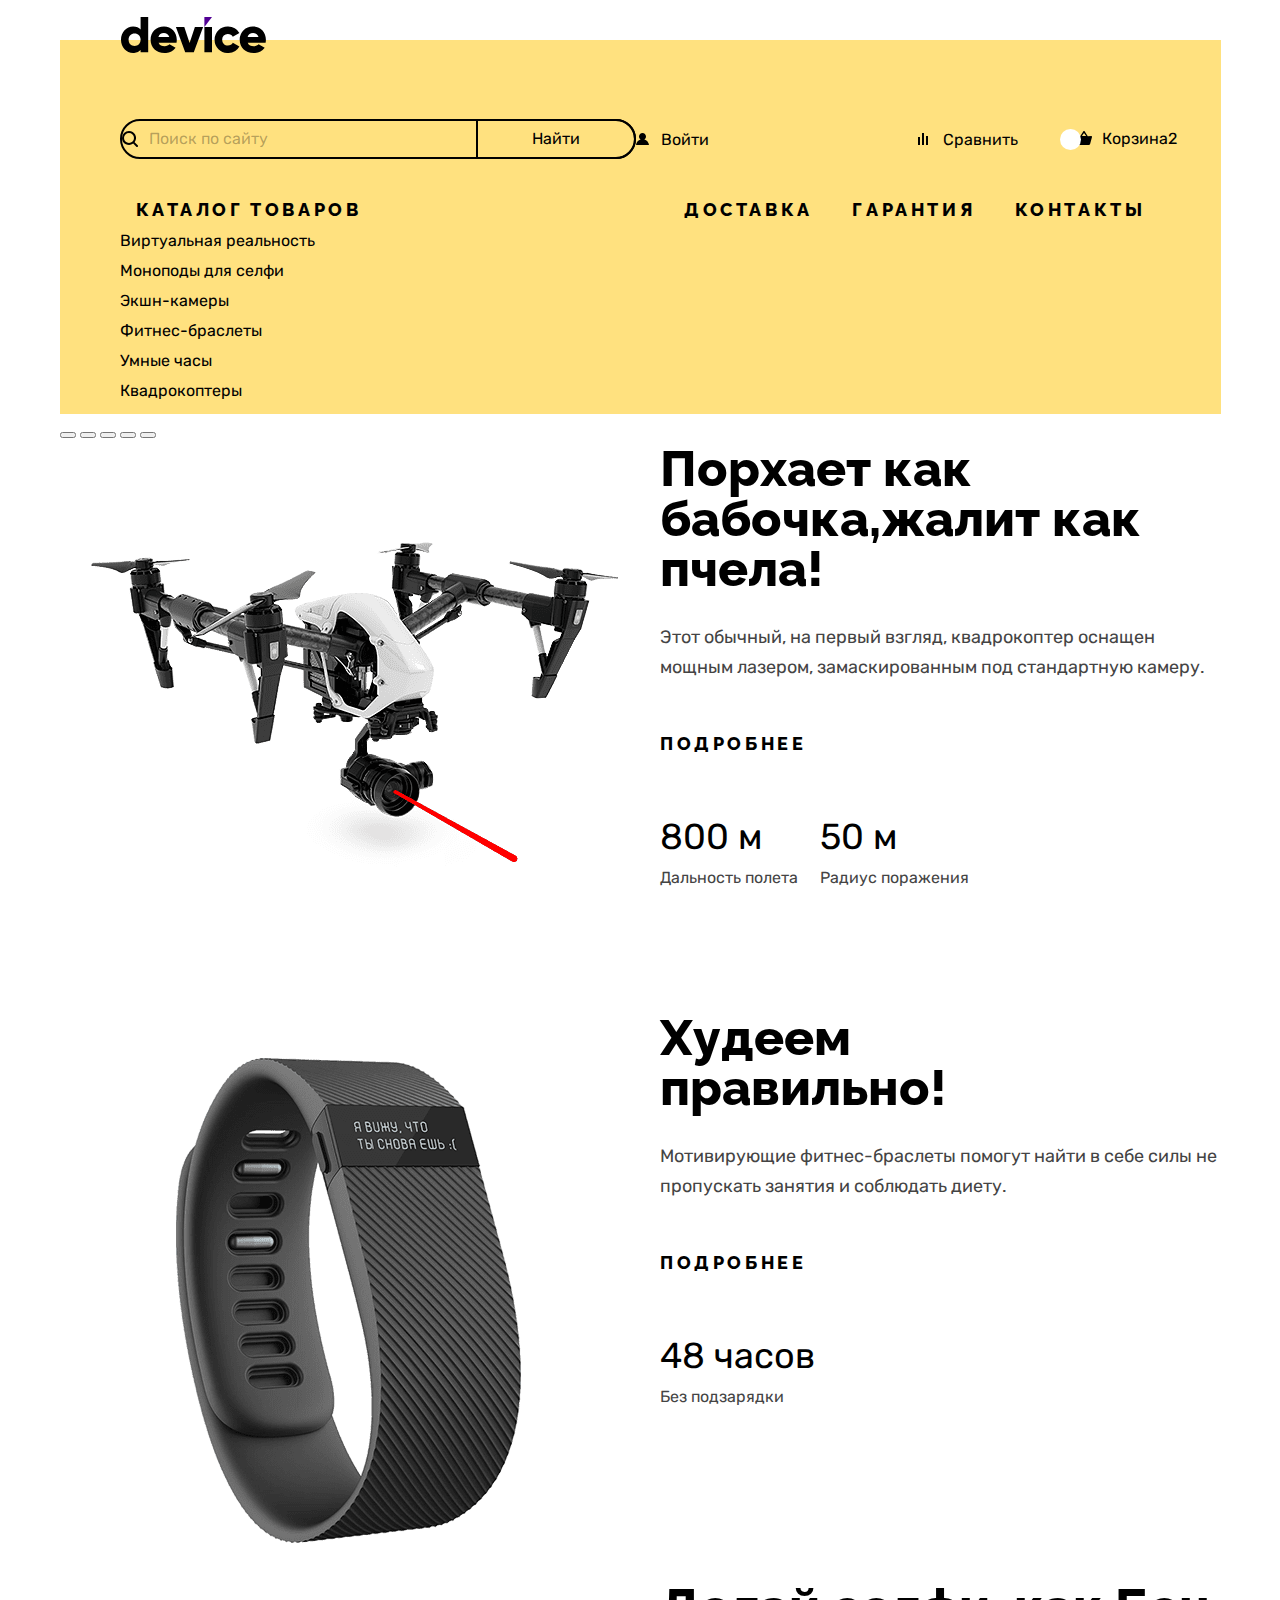
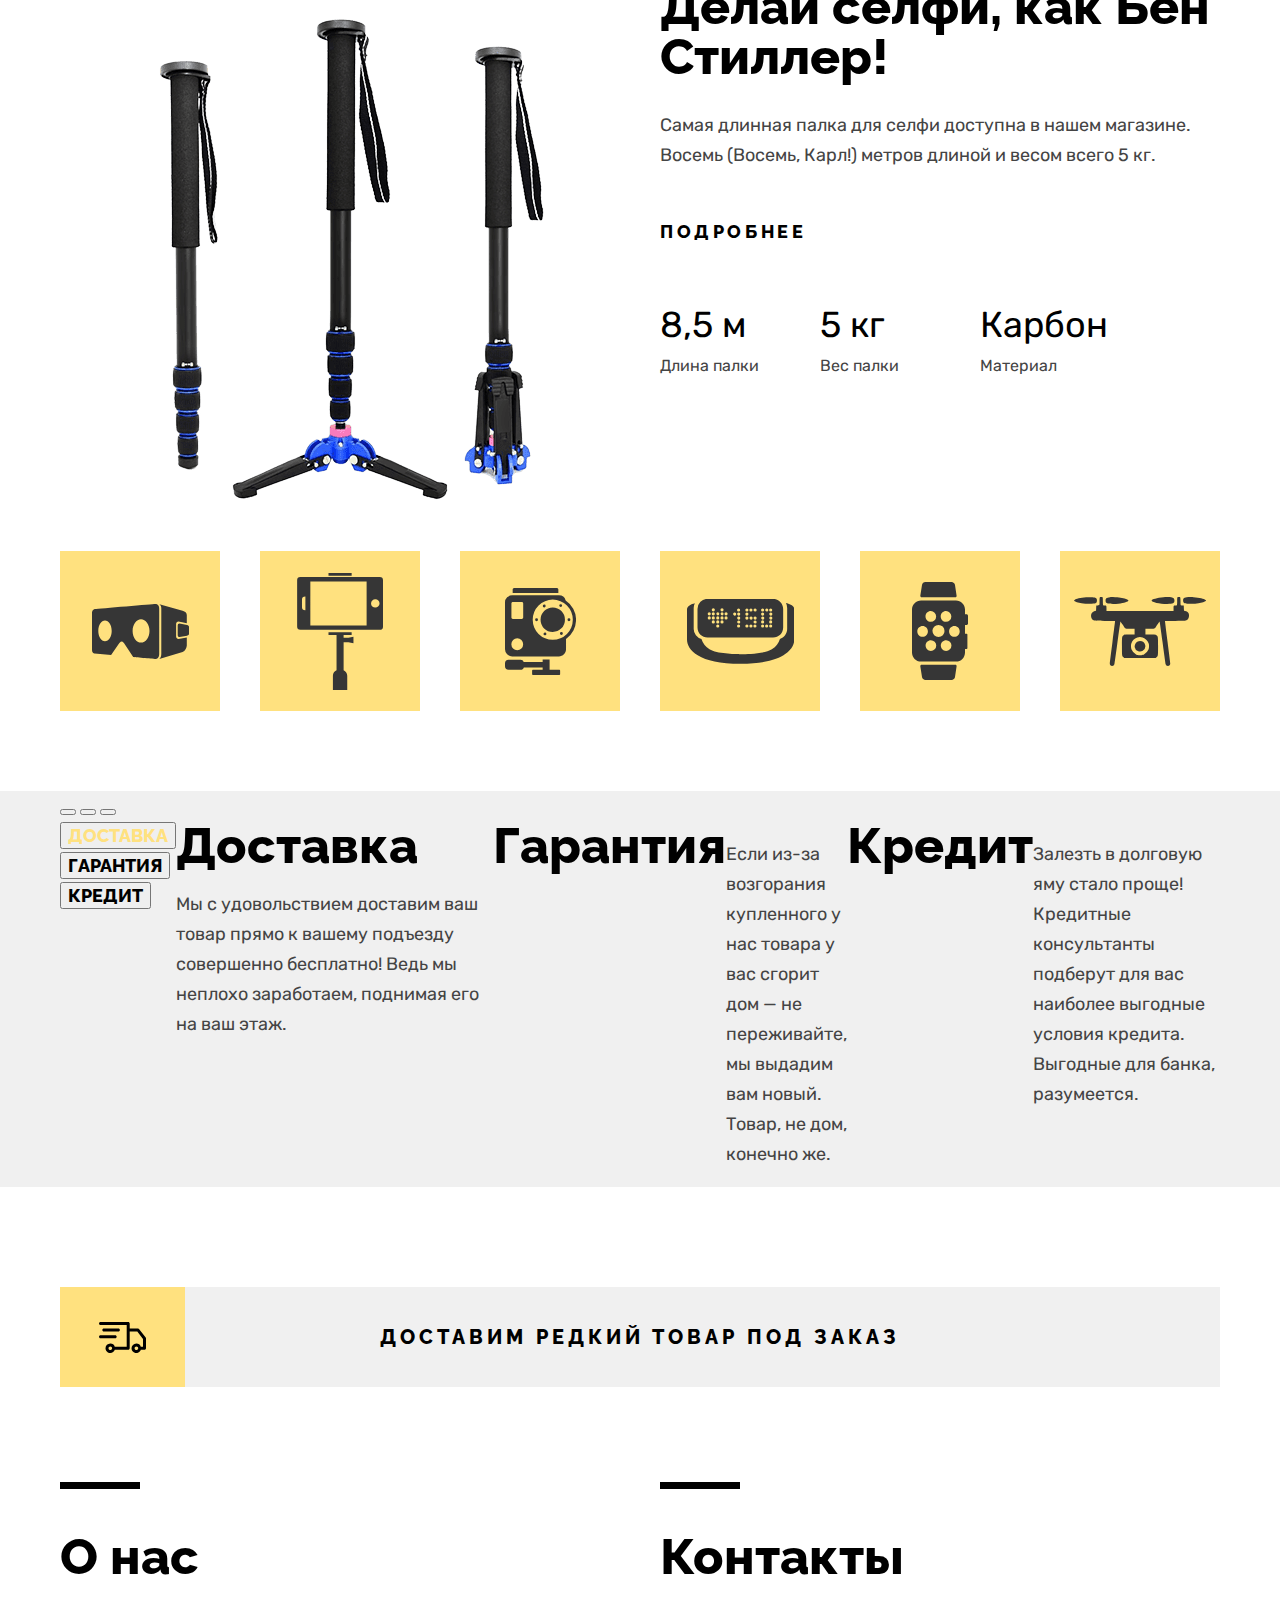
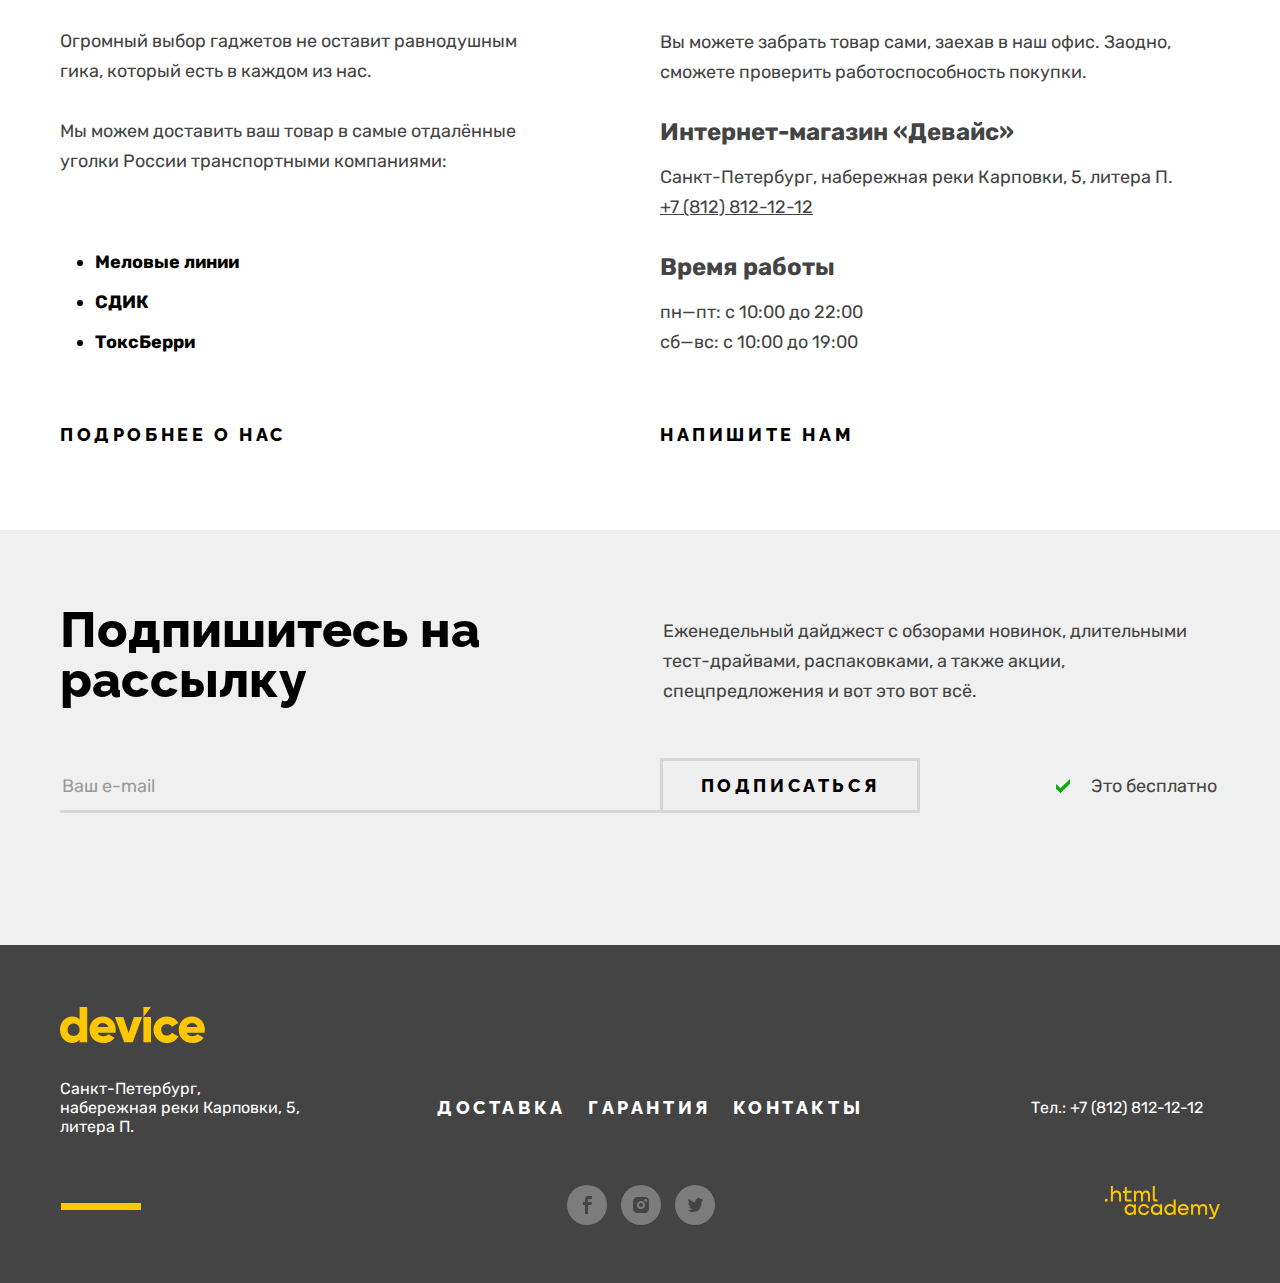
==== index.html @ 3effc44c "комит" ====
<!DOCTYPE html>
<html lang="ru">

<head>
  <meta charset="utf-8">
  <title>HTML Academy: Девайс</title>
  <link rel="stylesheet" href="css/normalize.css">
  <link rel="stylesheet" href="css/style.css">
  <link rel="icon" href="favicon.ico">
  <link rel="icon" href="/img/icons/icon.png" type="image/svg+xml">
  <link rel="apple-touch-icon" href="/img/icons/apple.png">
  <link rel="manifest" href="manifest.webmanifest">
</head>

<body>
  <header class="page-header">
    <h1 class="visually-hidden">Интернет-магазин "DEVICE"</h1>
    <a class="header-logo" aria-current="page"><img src="./img/logos/logo.svg" width="145" height="36"
        alt="Логотип магазина гаджетов - Девайс"></a>
    <div class="main-nav-top">
      <form class="header-search" method="get" action="https://echo.htmlacademy.ru">
        <input class="header-search-input" id="search" type="search" name="search" placeholder="Поиск по сайту">
        <button class="header-search-button" type="submit">Найти</button>
      </form>
      <ul class="user-list">
        <li class="user-list-item"><a class="user-list-link" href="#">Войти</a></li>
        <li class="user-list-item user-list-item-compare"><a class="user-list-link" href="#">Сравнить</a></li>
      <!--   <li class="user-list-item "><a class="user-list-link" href="#"></a></li> -->
        <li class="user-list-item"><a class="user-list-link" href="#">Корзина<span>2</span></a></li>
      </ul>
    </div>
    <nav class="main-navigation">
      <ul class="main-navigation-item">
        <li class="main-navigation-list"><a class="main-navigation-list-link" href="catalog.html">Каталог товаров</a>
          <ul class="main-navigation-inside">
            <li class="main-navigation-inside-list"><a class="main-navigation-inside-link" href="#">Виртуальная
                реальность</a></li>
            <li class="main-navigation-inside-list"><a class="main-navigation-inside-link" href="catalog.html">Моноподы
                для селфи</a></li>
            <li class="main-navigation-inside-list"><a class="main-navigation-inside-link" href="#">Экшн-камеры</a></li>
            <li class="main-navigation-inside-list"><a class="main-navigation-inside-link" href="#">Фитнес-браслеты</a>
            </li>
            <li class="main-navigation-inside-list"><a class="main-navigation-inside-link" href="#">Умные часы</a></li>
            <li class="main-navigation-inside-list"><a class="main-navigation-inside-link" href="#">Квадрокоптеры</a>
            </li>
          </ul>
        </li>
        <li class="main-navigation-list"><a class="main-navigation-list-link" href="#">Доставка</a></li>
        <li class="main-navigation-list"><a class="main-navigation-list-link" href="#">Гарантия</a></li>
        <li class="main-navigation-list"><a class="main-navigation-list-link" href="#">Контакты</a></li>
      </ul>
    </nav>
  </header>
  <main class="main-container">
    <section class="slider page-container">
      <h2 class="visually-hidden">Cлайдер</h2>
      <div>
        <button type="button" class="back"></button>
        <button type="button" class="forward"></button>
        <button type="button" class="pag-point"></button>
        <button type="button" class="pag-point"></button>
        <button type="button" class="pag-point"></button>
      </div>
      <section class="slide">
        <div class="slider-img">
          <a href="#"><img src="./img/slider/quadcopter-slider.png" alt="Квадрокоптер" width="560" height="560">
          </a>
        </div>
        <div class="slider-info">
          <a class="slider-link" href="#">
            <h3 class="title">Порхает как бабочка,жалит как пчела!</h3>
          </a>
          <p class="slider-subtitle">Этот обычный, на первый взгляд, квадрокоптер оснащен мощным лазером,
            замаскированным
            под стандартную камеру.
          </p>
          <a class="button" href="#">Подробнее</a>
          <ul class="slider-list">
            <li class="slider-list-item">
              <span class="slider-advantage">800 м</span>
              <span class="slider-description">Дальность полета</span>
            </li>
            <li class="slider-list-item">
              <span class="slider-advantage">50 м</span>
              <span class="slider-description">Радиус поражения</span>
            </li>
          </ul>
        </div>
      </section>
      <section class="slide">
        <div class="slider-img">
          <a href="#"><img src="./img/slider/fitness-watch-slider.png" alt="Фитнес-браслеты" width="560"
              height="560"></a>
        </div>
        <div class="slider-info">
          <a class="slider-link" href="#">
            <h3 class="title">Худеем <br> правильно!</h3>
          </a>
          <p class="slider-subtitle">Мотивирующие фитнес-браслеты помогут найти в себе силы не пропускать занятия и
            соблюдать диету.</p>
          <a class="button" href="#">Подробнее</a>
          <ul class="slider-list">
            <li class="slider-list-item">
              <span class="slider-advantage">48 часов</span>
              <span class="slider-description">Без подзарядки</span>
            </li>
          </ul>
        </div>
      </section>
      <section class="slide">
        <div class="slider-img">
          <a href="#"><img src="./img/slider/selfi-slider.png" alt="Квадрокоптер" width="560" height="560"> </a>
        </div>
        <div class="slider-info">
          <a class="slider-link" href="#">
            <h3 class="title">Делай селфи, как Бен Стиллер! </h3>
          </a>
          <p class="slider-subtitle">Самая длинная палка для селфи доступна в нашем магазине. Восемь (Восемь, Карл!)
            метров длиной и весом всего 5
            кг.
          </p>
          <a class="button" href="#">Подробнее</a>
          <ul class="slider-list">
            <li class="slider-list-item">
              <span class="slider-advantage">8,5 м</span>
              <span class="slider-description">Длина палки</span>
            </li>
            <li class="slider-list-item">
              <span class="slider-advantage">5 кг</span>
              <span class="slider-description">Вес палки</span>
            </li>
            <li class="slider-list-item">
              <span class="slider-advantage">Карбон</span>
              <span class="slider-description">Материал</span>
            </li>
          </ul>
        </div>
      </section>
    </section>
    <section class="page-container">
      <h2 class="visually-hidden">Популярные товары</h2>
      <ul class="popular-goods">
        <li class="popular-goods-item virtual">
          <a class="popular-goods-item-link" href="#">
            <p class="visually-hidden">Виртуальная реальность</p>
          </a>
        </li>
        <li class="popular-goods-item selfi">
          <a class="popular-goods-item-link " href="catalog.html">
            <p class="visually-hidden">Моноподы для селфи</p>
          </a>
        </li>
        <li class="popular-goods-item action">
          <a class="popular-goods-item-link" href="#">
            <p class="visually-hidden">Экшн-камеры</p>
          </a>
        </li>
        <li class="popular-goods-item fitness-watch">
          <a class="popular-goods-item-link" href="#">
            <p class="visually-hidden">Фитнес-браслеты</p>
          </a>
        </li>
        <li class="popular-goods-item smart-watch">
          <a class="popular-goods-item-link" href="#">
            <p class="visually-hidden">Умные часы</p>
          </a>
        </li>
        <li class="popular-goods-item quadcopter">
          <a class="popular-goods-item-link" href="#">
            <p class="visually-hidden">Квадрокоптеры</p>
          </a></li>
      </ul>
    </section>
    <section class="mail">
      <div class="page-container">
        <h2 class="visually-hidden">Наши сервисы</h2>
        <button type="button"></button>
        <button type="button"></button>
        <button type="button"></button>
        <div class="services-slider">
          <div>
            <button class="services-btn services-btn-active" type="button">Доставка</button>
            <button class="services-btn" type="button">Гарантия</button>
            <button class="services-btn" type="button">Кредит</button>
          </div>
          <div>
            <div>
              <h3 class="title">Доставка</h3>
              <p class="services-slider-subtitle">Мы с удовольствием доставим ваш товар прямо
                к вашему подъезду совершенно бесплатно! Ведь
                мы неплохо заработаем, поднимая его на ваш этаж.</p>
            </div>
          </div>
          <div class="services-slider">
            <h3 class="title">Гарантия</h3>
            <p class="services-slider-subtitle">Если из-за возгорания купленного у нас товара у вас
              сгорит дом — не переживайте, мы выдадим вам новый.
              Товар, не дом, конечно же.</p>
          </div>
          <div class="services-slider">
            <h3 class="title">Кредит</h3>
            <p class="services-slider-subtitle">Залезть в долговую яму стало проще! Кредитные консультанты подберут
              для
              вас
              наиболее выгодные условия
              кредита. Выгодные для банка, разумеется.</p>
          </div>
        </div>
      </div>
    </section>
    <div class="page-container">
      <h2 class="visually-hidden">Доставка</h2>
      <button class="delivery-wrapper">
        <span class="delivery-wrapper-car" href="#">
          <svg class="svg-car" width="47" height="31" viewBox="0 0 47 31" fill="none"
            xmlns="http://www.w3.org/2000/svg">
            <g clip-path="url(#a)" fill="evenodd">
              <path
                d="m46.7 15.4-6.5-8.2c-.3-.4-.7-.6-1.2-.6h-8.3V1.5C30.7.7 30 0 29.2 0H1.5C.7 0 0 .7 0 1.5S.7 3 1.5 3h26.2V24.7H15.8a4.7 4.7 0 0 0-4.5-3.3 4.9 4.9 0 0 0-4.8 4.8c0 2.6 2.2 4.8 4.8 4.8 2.1 0 3.9-1.4 4.5-3.3h13.4c.8 0 1.5-.7 1.5-1.5V9.6h7.6l5.7 7.3v7.9h-2.2a4.7 4.7 0 0 0-4.5-3.3 4.9 4.9 0 0 0-4.8 4.8c0 2.6 2.1 4.8 4.8 4.8 2.1 0 3.9-1.4 4.5-3.3h3.7c.8 0 1.5-.7 1.5-1.5v-9.9c0-.4-.1-.7-.3-1ZM11.3 28c-1 0-1.8-.8-1.8-1.8s.8-1.8 1.8-1.8 1.8.8 1.8 1.8-.9 1.8-1.8 1.8Zm26.1 0c-1 0-1.8-.8-1.8-1.8s.8-1.8 1.8-1.8 1.8.8 1.8 1.8-.9 1.8-1.8 1.8Z" />
              <path
                d="M19.4 9.6c.8 0 1.5-.7 1.5-1.5s-.7-1.5-1.5-1.5H4.8c-.8 0-1.5.7-1.5 1.5S4 9.6 4.8 9.6h14.6ZM17.7 14.7c0-.8-.7-1.5-1.5-1.5H1.5c-.8 0-1.5.7-1.5 1.5s.7 1.5 1.5 1.5h14.7c.8 0 1.5-.7 1.5-1.5Z" />
            </g>
            <defs>
              <clipPath id="a">
                <path fill="#fff" d="M0 0h47v31H0z" />
              </clipPath>
            </defs>
          </svg>
          <span class="visually-hidden">Машинка</span>
        </span>
        <span class="delivery-link" href="#">Доставим редкий товар под заказ</span>
        <span class="visually-hidden">Доп. информация</span>
      </button>
    </div>
    <div class="info-wrap page-container">
      <section class="about-us black-layer">
        <h3 class="title">О нас</h3>
        <p class="about-us-subtitle">Огромный выбор гаджетов не оставит равнодушным гика, который есть в каждом из
          нас.
        </p>
        <p class="about-us-subtitle">Мы можем доставить ваш товар в самые отдалённые уголки России транспортными
          компаниями:</p>
        <ul class="about-us-list">
          <li class="about-us-item">Меловые линии</li>
          <li class="about-us-item">СДИК</li>
          <li class="about-us-item">ТоксБерри</li>
        </ul>
        <a class="button" href="#">Подробнее о нас</a>
      </section>
      <section class="contacts black-layer">
        <h3 class="title">Контакты</h3>
        <p class="contacts-subtitle">Вы можете забрать товар сами, заехав в наш офис. Заодно, сможете проверить
          работоспособность покупки.</p>
        <h4 class="contacts-title">Интернет-магазин «Девайс»</h4>
        <address class="contacts-adress">Санкт-Петербург, набережная реки Карповки, 5, литера П.</address>
        <a class="contacts-number" href="tel:+78128121212">+7 (812) 812-12-12</a>
        <h4 class="contacts-title">Время работы</h4>
        <p class="contacts-work">пн—пт: с 10:00 до 22:00</p>
        <p class="contacts-work">сб—вс: с 10:00 до 19:00</p>
        <a class="button" href="#">Напишите нам</a>
      </section>
    </div>
    <section class="mail">
      <div class="mail-inner page-container">
        <div class="mail-wrapper">
          <div class="mail-wrapper-top">
            <h3 class="title">Подпишитесь на рассылку</h3>
          </div>
          <div class="mail-wrapper-right">
            <p class="mail-wrapper-text">Еженедельный дайджест с обзорами новинок, длительными тест-драйвами,
              распаковками, а также акции,
              спецпредложения
              и вот это вот всё.</p>
          </div>
        </div>
        <div class="mail-subscribe">
          <form class="mail-form" method="get" action="https://echo.htmlacademy.ru">
            <input class="mail-form-input" id="subscribe" type="search" name="search" placeholder="Ваш e-mail">
            <button class="button mail-button " type="submit">Подписаться</button>
          </form>
          <p class="mail-subtitle">Это бесплатно</p>
        </div>
      </div>
    </section>
  </main>
  <footer class="page-footer">
    <div class="page-footer-inner page-container">
      <a class="footer-logo" aria-current="page"><img src="img/logos/yellow-logo.svg"
          alt="Логотип магазина гаджетов - Девайс"></a>
      <div class="footer-info">
        <address class="footer-address">Санкт-Петербург, набережная реки Карповки, 5, литера П.</address>
        <div class="footer-info-nav">
          <a class="button footer-navigation" href="#">Доставка</a>
          <a class="button footer-navigation" href="#">Гарантия</a>
          <a class="button footer-navigation" href="#">Контакты</a>
        </div>
        <a class="footer-phone" href="tel:+78128121212">Тел.: +7 (812) 812-12-12</a>
      </div>
      <div class="footer-info-social">
        <ul class="footer-social-list yellow-layer">
          <li class="footer-social-item">
            <a class="footer-social-item-link" href="https://www.facebook.com/htmlacademy">
              <svg width="40" height="40" viewBox="0 0 40 40" xmlns="http://www.w3.org/2000/svg">
                <circle class="circle-background" cx="20" cy="20" r="20" />
                <path class="path-icon"
                  d="M22.5 14H25v-3h-3.4c-2.8 0-3.6 1.7-3.6 4.2V17h-2v3h2v9h3v-9h3.3l.6-3H21v-1.5c0-.8.3-1.5 1.5-1.5Z" />
              </svg>
              <span class="visually-hidden">Facebook</span>
            </a>
          </li>
          <li class="footer-social-item">
            <a class="footer-social-item-link" href="https://www.instagram.com/htmlacademy/">
              <svg width="40" height="40" viewBox="0 0 40 40" xmlns="http://www.w3.org/2000/svg">
                <circle class="circle-background" cx="20" cy="20" r="20" />
                <path class="path-icon" d="M20 22a2 2 0 1 0 0-4 2 2 0 0 0 0 4Z" />
                <path class="path-icon"
                  d="M26.7 13.3c-.9-.9-2-1.3-3.4-1.3h-6.6a4.5 4.5 0 0 0-4.7 4.7v6.6c0 1.4.4 2.6 1.4 3.4.9.9 2 1.3 3.3 1.3h6.6c1.4 0 2.6-.4 3.4-1.3a5 5 0 0 0 1.3-3.4v-6.6c0-1.4-.4-2.6-1.3-3.4ZM20 24.1a4.1 4.1 0 0 1-4.1-4.1c0-2.3 1.9-4.1 4.1-4.1 2.2 0 4.1 1.8 4.1 4.1s-1.9 4.1-4.1 4.1Zm4.6-7.4c-.7 0-1.3-.5-1.3-1.3s.5-1.3 1.3-1.3c.7 0 1.3.6 1.3 1.3 0 .7-.6 1.3-1.3 1.3Z" />
              </svg>
              <span class="visually-hidden">Instagram</span>
            </a>
          </li>
          <li class="footer-social-item">
            <a class="footer-social-item-link" href="https://twitter.com/htmlacademy_ru">
              <svg width="40" height="40" viewBox="0 0 40 40" xmlns="http://www.w3.org/2000/svg">
                <circle class="circle-background" cx="20" cy="20" r="20" />
                <!--  <g clip-path="url(#a)"> -->
                <path class="path-icon"
                  d="M22.7 13.1c1.5-.5 2.6.3 3.2 1.1l1.7-.6a2 2 0 0 1-.8 1.6c.7.2 1.2-.4 1.2-.4-.1.9-.9 1.7-1.4 1.9-.2 6.3-2.8 10.4-8.9 10.3h-.4c-.3 0-3.7-.4-4.3-1.8 2 .2 3.4-.4 4.1-1.1-.8-.3-2.4-.4-2.6-2.8.3.2.5.3 1.1.2-1.1-.8-2.3-1.5-2.2-3.5.3.3.9.5 1.2.4-.6-.2-1.8-3.1-.8-4.6 1.6 1.7 3.3 3.4 6.3 3.5.2-2.1 1-3.5 2.6-4.2Z" />
                <!--  </g>
                <defs>
                  <clipPath id="a">
                    <path  transform="translate(13 13)" d="M0 0h15v14H0z" />
                  </clipPath>
                </defs> -->
              </svg>
              <span class="visually-hidden">Twitter</span>
            </a>
          </li>
        </ul>
        <a class="link-academy" href="https://htmlacademy.ru/">
          <svg class="link-academy-svg" width="115" height="33" viewBox="0 0 115 33" fill="none"
            xmlns="http://www.w3.org/2000/svg">
            <path d="M0 12.9V15.5H2.5V12.9H0Z" fill="evenodd" />
            <path
              d="M11.5999 4.5C9.9999 4.5 8.7999 5.2 7.9999 6.2H7.8999V0H5.8999V15.5H7.8999V10.2C7.8999 8.1 9.1999 6.6 11.1999 6.6C12.9999 6.6 14.0999 8 14.0999 9.8V15.5H16.0999V9.4C16.1999 6.4 14.2999 4.5 11.5999 4.5Z"
              fill="evenodd" />
            <path
              d="M26.5999 4.79998H21.7999V1.09998H19.7999V4.89998H17.8999V6.89998H19.7999V12.9C19.7999 14.6 20.7999 15.6 22.4999 15.6H26.5999V13.6H22.8999C22.1999 13.6 21.7999 13.2 21.7999 12.5V6.79998H26.5999V4.79998Z"
              fill="evenodd" />
            <path
              d="M41.1 4.59998C39.5 4.59998 38.2 5.39998 37.6 6.69998H37.5C36.9 5.49998 35.7 4.59998 34.1 4.59998C32.7 4.59998 31.6 5.39998 31 6.39998H30.9V4.79998H29V15.4H31V9.99998C31 7.99998 32 6.49998 33.6 6.49998C35.1 6.49998 36 7.49998 36 9.09998V15.4H38V9.79998C38 7.39998 39.4 6.49998 40.6 6.49998C42.1 6.49998 43 7.49998 43 9.09998V15.4H45V8.89998C45.1 6.39998 43.6 4.59998 41.1 4.59998Z"
              fill="evenodd" />
            <path
              d="M47.8 12.7C47.8 14.4 48.8 15.4 50.6 15.4H52.6V13.4H50.9001C50.2001 13.4 49.8 13 49.8 12.3V0H47.8V12.7Z"
              fill="evenodd" />
            <path
              d="M28.9001 19.7C28.0001 18.6 26.7001 17.9 25.0001 17.9C21.9001 17.9 19.6001 20.2 19.6001 23.5C19.6001 26.8 21.9001 29.1 25.0001 29.1C26.8001 29.1 28.0001 28.3 28.8001 27.2H28.9001V28.8H30.9001V18.2H28.9001V19.7ZM25.3001 27.1C23.1001 27.1 21.7001 25.5 21.7001 23.5C21.7001 21.5 23.1001 19.9 25.3001 19.9C27.5001 19.9 28.9001 21.5 28.9001 23.5C28.9001 25.4 27.5001 27.1 25.3001 27.1Z"
              fill="evenodd" />
            <path
              d="M44.2 22C43.7 19.6 41.5999 17.9 38.7999 17.9C35.3999 17.9 33.2 20.4 33.2 23.5C33.2 26.6 35.3999 29.1 38.7999 29.1C41.5999 29.1 43.7 27.3 44.2 24.9H42.0999C41.6999 26.2 40.3999 27.2 38.7999 27.2C36.5999 27.2 35.2 25.6 35.2 23.6C35.2 21.6 36.5999 20 38.7999 20C40.3999 20 41.5999 21 42.0999 22.2H44.2V22Z"
              fill="evenodd" />
            <path
              d="M55.1 19.7C54.2 18.6 52.9001 17.9 51.2001 17.9C48.1001 17.9 45.8 20.2 45.8 23.5C45.8 26.8 48.1001 29.1 51.2001 29.1C53.0001 29.1 54.2 28.3 55 27.2H55.1V28.8H57.1V18.2H55.1V19.7ZM51.5 27.1C49.3 27.1 47.9001 25.5 47.9001 23.5C47.9001 21.5 49.3 19.9 51.5 19.9C53.7 19.9 55.1 21.5 55.1 23.5C55.1 25.4 53.6 27.1 51.5 27.1Z"
              fill="evenodd" />
            <path
              d="M68.6999 19.8C67.7999 18.7 66.4999 17.9 64.7999 17.9C61.6999 17.9 59.3999 20.2 59.3999 23.5C59.3999 26.8 61.5999 29.1 64.7999 29.1C66.4999 29.1 67.7999 28.3 68.5999 27.3H68.6999V28.8H70.6999V13.4H68.6999V19.8ZM65.0999 27.1C62.8999 27.1 61.4999 25.5 61.4999 23.5C61.4999 21.5 62.8999 19.9 65.0999 19.9C67.2999 19.9 68.6999 21.5 68.6999 23.5C68.5999 25.5 67.1999 27.1 65.0999 27.1Z"
              fill="evenodd" />
            <path
              d="M78.3 17.9C75 17.9 72.8 20.4 72.8 23.5C72.8 26.5 74.9 29.1 78.3 29.1C80.8 29.1 82.8 27.8 83.5 25.5H81.4C80.9 26.5 79.8 27.1 78.4 27.1C76.5 27.1 75.1 25.8 75 24.2H83.8C84 20.6 81.8 17.9 78.3 17.9ZM78.3 19.8C80 19.8 81.3 20.8 81.6 22.4H75.1C75.4 20.9 76.6 19.8 78.3 19.8Z"
              fill="evenodd" />
            <path
              d="M98.2001 17.9C96.6001 17.9 95.3001 18.7 94.6001 19.9H94.5001C93.9001 18.7 92.7001 17.9 91.1001 17.9C89.7001 17.9 88.6001 18.6 88.0001 19.7V18.2H86.1001V28.8H88.1001V23.4C88.1001 21.4 89.1001 20 90.7001 19.9C92.2001 19.9 93.1001 20.9 93.1001 22.5V28.8H95.1001V23.2C95.1001 20.8 96.5001 19.9 97.7001 19.9C99.2001 19.9 100.1 20.9 100.1 22.5V28.8H102.1V22.3C102.2 19.7 100.7 17.9 98.2001 17.9Z"
              fill="evenodd" />
            <path
              d="M109.4 27L105.8 18.1H103.6L108.4 29.7C108.1 30.6 107.7 30.9 106.7 30.9H104.2V32.9H106.7C108.5 32.9 109.5 32.1 110.2 30.3L114.9 18.1H112.8L109.4 27Z"
              fill="evenodd" />
          </svg>

          <span class="visually-hidden">Html Academy</span>
        </a>
      </div>
    </div>
  </footer>
</body>

</html>
---- css/style.css ----
/*Fonts*/

@font-face {
  font-family: Railway;
  font-weight: 800;
  font-style: normal;
  src: url("../fonts/raleway/raleway-800.woff2") format("woff2");
  font-display: swap;
}

@font-face {
  font-family: Rubik;
  font-weight: 400;
  font-style: normal;
  src: url("../fonts/rubik/rubik-400.woff2") format("woff2");
  font-display: swap;
}

@font-face {
  font-family: Rubik;
  font-weight: 700;
  font-style: normal;
  src: url("../fonts/rubik/rubik-700.woff2") format("woff2");
  font-display: swap;
}

@font-face {
  font-family: Rubik;
  font-weight: 800;
  font-style: normal;
  src: url("../fonts/rubik/rubik-800.woff2") format("woff2");
  font-display: swap;
}

/*Variables*/
:root {
  --black: #000000;
  --dark: #444444;
  --white: #ffffff;
  --light: #f0f0f0;
  --light-grey: #ebebeb;
  --grey: #dcdcdc;

  --purple: #af4fff;
  --yellow: #ffc700;
  --light-yellow: #ffe17f;

  --green: #08af00;
  --orange: #fd912e;
  --red: #ff3d3d;

  --transparent-black10: rgba(0, 0, 0, 0.1);
  --transparent-black20: rgba(0, 0, 0, 0.2);
  --transparent-black30: rgba(0, 0, 0, 0.3);
  --transparent-black60: rgba(0, 0, 0, 0.6);
  --transparent-white30: rgba(255, 255, 255, 0.3);

}

*,
*::after,
*::before {
  box-sizing: border-box;
}

html {
  height: 100%;
  /*outline: 5px solid red;
  outline-offset: -5px;*/
}

body {
  margin: 0;
  display: flex;
  flex-direction: column;
  font-family: Rubik, Arial, sans-serif;
  font-size: 18px;
  line-height: 30px;
  min-width: 1190px;
  margin: 0 auto;
  padding-top: 40px;
}

.visually-hidden {
  position: absolute;
  width: 1px;
  height: 1px;
  margin: -1px;
  border: 0;
  padding: 0;
  white-space: nowrap;
  clip-path: inset(100%);
  clip: rect(0 0 0 0);
  overflow: hidden;
}


.main-container {
  flex-grow: 1;
}

.page-header {
  color: var(--black);
  background-color: var(--light-yellow);
  min-width: 1160px;
  margin: 0 auto;
}

.header-logo {
  display: block;
  position: relative;
  left: 61px;
  bottom: 23px;
  width: 145px;
  height: 36px;

}

.main-nav-top {
  margin: 0;
  display: flex;
  justify-content: space-between;
  padding: 43px 25px 36px 60px;
}

.header-search {
  display: flex;
  color: inherit;
  padding-left: 25px;
  width: 516px;
  height: 40px;
  font-size: 16px;
  line-height: 19px;
  background-image: url("../img/icons/search.svg");
  background-repeat: no-repeat;
  background-position: left;
  background-size: 16px 16px;
  border: 2px solid var(--black);
  border-radius: 20px;
}

.main-navigation-inside-link {
  color: inherit;
  text-decoration: none;
  font-size: 16px;
  line-height: 18px;
  outline: none;
}

.header-search-input {
  position: relative;
  margin-right: auto;
  background: transparent;
  border: none;
  outline: none;

}

.header-search-input::placeholder {
  color: var(--transparent-black30);
}

.header-search-input:hover::placeholder {
  color: var(--transparent-black60);
}

.header-search-input:active::placeholder {
  color: var(--black);
}

.header-search-button {
  position: relative;
  bottom: 2px;
  left: 2px;
  background: transparent;
  border: 2px solid var(--black);
  border-radius: 0px 20px 20px 0px;
  width: 160px;
  height: 40px;
  opacity: 1;
}

/* .header-search-input:focus~.header-search-button {
  opacity: 1;
}
 */
.header-search-button:hover {
  color: var(--white);
  background-color: var(--black);
  cursor: pointer;
  /* transition: all 0.3s linear; */
}

.header-search-button:focus {
  border: 2px solid var(--purple);
  outline: none;
}



.header-search-button:active {
  background-color: var(--black);
  color: var(--transparent-white30);
}


.user-list {
  width: 560px;
  margin: 0;
  padding: 0;
  display: flex;
  flex-wrap: wrap;
  justify-content: space-between;
  list-style: none;
  font-size: 16px;
  line-height: 19px;
  align-items: center;
}

.user-list-link {
  color: inherit;
  text-decoration: none;
  outline: none;
}

/* .user-list-item {
}
 */
/* .user-list-item:nth-child(2) {
  opacity: 0.3;
}
 */
.user-list-item:first-child {
  padding-left: 25px;
  width: 245px;
  height: 19px;
  background-image: url("../img/icons/user.svg");
  background-repeat: no-repeat;
  background-position: left;
  background-size: 13px 12px;
}

.user-list-item:last-child {
  position: relative;
  padding-left: 26px;
  right: 0px;
  bottom: 1px;
  width: 120px;
  background-image: url("../img/icons/cart.svg");
  background-repeat: no-repeat;
  background-position: left;
  background-size: 16px 14px;
}

.user-list-item-compare {
  
  padding-left: 25px;
  width: 120px;
  height: 19px;
  background-image: url("../img/icons/compare.svg");
  background-repeat: no-repeat;
  background-position: left;
  background-size: 10px 12px;
}

.user-list-item:last-child::before {
  position: absolute;
  content: "";
  top: 0;
  right: 115px;
  width:21px;
  height: 21px;
  background-image: url("../img/icons/ellipse-white.svg");
  background-repeat: no-repeat;
  background-position: left;
  background-size: 21px 21px;
}

.main-navigation {
  padding: 0 60px 9px;
}

.main-navigation-list {
  list-style: none;
}

.user-list-item:hover {
  opacity: 0.6;
}


.user-list-item:active {
  opacity: 0.3;
}

.user-list-link:focus {
  /*  position: absolute; */
  border: 2px solid var(--purple);
  border-radius: 50px;
}

.main-navigation-list-link:hover {
  text-decoration: underline var(--black);
  text-underline-offset: 8px;
  text-decoration-thickness: 2px;
}

.main-navigation-list-link:focus {
    box-shadow: 0 0 0 2px var(--purple);
    border-radius: 20px;
  }

}

.main-navigation-list-link:active {
  opacity: 0.3;
}

.main-navigation-inside-list:hover {
  color: var(--transparent-black60);
}

.main-navigation-inside-link:focus {
  box-shadow: 0 0 0 2px var(--purple);
  border-radius: 20px;
}

.main-navigation-inside-list:active {
  color: var(--transparent-black30);
}

/* .main-navigation-inside-link {
  color: var(--transparent-black60);
} */

/*.user-list-link:focus {
  border: 2px solid var(--purple);
  border-radius: 50px;
  outline: none;
}*/

.page-container {
  max-width: 1160px;
  margin: 0 auto;
}

.page-content-header {
  padding-top: 37px;
  padding-bottom: 16px;
  padding-left: 122px;
}

.slider {
  color: var(--dark);
}

.slide {
  margin: 0;
  padding: 0;
  display: flex;
  justify-content: space-between;
}

.slider-img {
  width: 560px;
}

.slider-info {
  width: 560px;
}

.slider-subtitle {
  margin: 0;
  padding: 28px 0 47px;
}

.slider-advantage {
  font-size: 36px;
  line-height: 30px;
  color: var(--black);
  padding-bottom: 11px;
}

.slider-description {
  font-size: 16px;
  line-height: 30px;
  font-weight: 400;
  color: var(--dark);
}

.slider-link {
  text-decoration: none;
}


.slider-list {
  margin: 0;
  padding: 0;
  padding-top: 63px;
  width: 320px;
  display: grid;
  grid-template-columns: repeat(3, 160px);
}

.slider-list-item {
  display: flex;
  flex-direction: column;
}

.main-navigation-item {
  max-width: 1160px;
  margin: 0;
  padding: 0;
  display: flex;
  flex-wrap: wrap;
  justify-content: space-between;
}

.main-navigation-list-link {
  font-family: Railway, Impact, sans-serif;
  font-size: 18px;
  padding: 12px 0;
  padding-left: 16px;
  padding-right: 15px;
  color: inherit;
  text-decoration: none;
  text-transform: uppercase;
  letter-spacing: 0.2em;
  outline: none;
}

.main-navigation-inside {
  margin: 0;
  padding: 0;
  display: flex;
  flex-direction: column;
  flex-wrap: wrap;
}

.main-navigation-inside-list {
  list-style: none;
}

.main-navigation-list:nth-child(1) {
  width: 540px;
}

.popular-goods {
  margin: 0;
  padding: 0;
  display: grid;
  grid-template-columns: repeat(6, 160px);
  gap: 40px;
}

.popular-goods-item {
  list-style: none;
  width: 160px;
  height: 160px;
  background-position: 50% 50%;
  background-color: var(--light-yellow);
  background-repeat: no-repeat;
}

.popular-goods-item-link {
  font-family: Railway, Impact, sans-serif;
  color: inherit;
  text-decoration: none;
  font-size: 18px;
  line-height: 24px;
}

.virtual {
  background-image: url(../img/catalog-icons/vr.svg);
}

.selfi {
  background-image: url(../img/catalog-icons/selfi.svg);
}

.action {
  background-image: url(../img/catalog-icons/action.svg);
}

.fitness-watch {
  background-image: url(../img/catalog-icons/fitness-watch.svg);

}

.smart-watch {
  background-image: url(../img/catalog-icons/smart-watch.svg);
}

.quadcopter {
  background-image: url(../img/catalog-icons/quadcopter.svg);
}

.services-slider {
  display: flex;

}

.services-slider-subtitle {
  color: var(--dark);
  font-size: 18px;
  line-height: 30px;
}

.title {
  margin: 0;
  padding: 0;
  font-family: Railway, Impact, sans-serif;
  font-size: 50px;
  line-height: 50px;
  color: var(--black);
}

.services-btn {
  font-family: Railway, Impact, sans-serif;
  font-size: 18px;
  line-height: 21px;
  text-transform: uppercase;
}

.services-btn-active {
  color: var(--light-yellow);
}

.delivery-wrapper {
  display: flex;
  position: relative;
  width: 1160px;
  height: 100px;
  margin-top: 100px;
  justify-content: center;
  background-color: var(--light);
  align-items: center;
  letter-spacing: 0.2em;
  outline: none;
  border: none;
  cursor: pointer;
}

.delivery-wrapper-car {
  position: absolute;
  display: block;
  width: 125px;
  left: 0;
  height: 100px;
  background-color: var(--light-yellow);
}

.svg-car {
  position: absolute;
  margin: auto;
  top: 0;
  right: 0;
  bottom: 0;
  left: 0;
  fill: var(--black);

}

.delivery-wrapper:hover {
  background-color: var(--light-grey);
}

.delivery-wrapper:hover .delivery-wrapper-car {
  background-color: var(--yellow);
}

.delivery-wrapper:active .delivery-link {
  color: var(--transparent-black30);
}

.delivery-wrapper:active .svg-car {
  opacity: 0.3;
}

.delivery-link {
  font-family: Railway, Impact, sans-serif;
  color: var(--black);
  font-size: 20px;
  line-height: 23px;
  text-decoration: none;
  text-transform: uppercase;
  letter-spacing: 0.2em;
}

.info-wrap {
  margin-top: 145px;
  display: flex;
  justify-content: space-between;
}

.about-us {
  position: relative;
  width: 500px;
  color: var(--dark);
}

.about-us-subtitle {
  margin: 0;
}

.about-us p:first-of-type {
  padding-top: 44px;
}

.about-us p:last-of-type {
  padding-top: 30px;
  padding-bottom: 76px;
}

.about-us-list {
  position: relative;
  left: 35px;
  margin: 0;
  padding: 0;
  padding-bottom: 48px;
}

.about-us-item {
  font-weight: 700;
  font-size: 18px;
  line-height: 20px;
  color: var(--black);
  padding-bottom: 20px;
}

.contacts {
  position: relative;
  width: 560px;
  color: var(--dark);
}

.contacts-subtitle {
  margin: 0;
  padding-top: 45px;
}

.contacts-title {
  margin: 0;
  padding-top: 30px;
  padding-bottom: 15px;
  font-weight: 700;
  font-size: 24px;
  line-height: 30px;
  color: var(--dark);

}

.contacts-adress {
  font-style: normal;
}

.contacts-number {
  color: var(--dark);
}

.contacts-work {
  margin: 0;
}

.contacts p:last-of-type {
  padding-bottom: 63px;
}

.button {
  font-family: Railway, Impact, sans-serif;
  color: var(--black);
  font-size: 18px;
  line-height: 21px;
  text-transform: uppercase;
  text-decoration: none;
  letter-spacing: 0.2em;
  border: none;
}

.black-layer::before {
  position: absolute;
  content: "";
  width: 80px;
  height: 7px;
  top: -50px;
  background-image: url(../img/black-divider.svg);
}

.mail {
  margin-top: 80px;
  color: var(--dark);
  background-color: var(--light);
}

.mail-inner {
  padding: 0;
  width: 100%;
  max-width: 1160px;
  margin: 0 auto;
}

.mail-wrapper {
  display: flex;
}

.mail-wrapper-top {
  width: 607px;
}

.mail-wrapper-top h3 {
  padding-top: 75px;
  padding-bottom: 53px;
}

.mail-wrapper-right {
  width: 560px;
}

.mail-subscribe {
  display: flex;
  justify-content: space-between;
  padding-bottom: 126px;
}

/* .mail-form {
  width: 775px;
}
 */
.mail-wrapper-text {
  margin: 0;
  padding-top: 86px;
}

.mail-subtitle {
  padding-left: 35px;
  margin-top: 13px;
  width: 164px;
  background-image: url("../img/icons/free.svg");
  background-repeat: no-repeat;
  background-position: left;
  background-size: 14px 14px;
}

.mail-form-input {
  position: relative;
  width: 600px;
  height: 50px;
  background: transparent;
  outline: none;
  border: none;
  border-bottom: 3px solid var(--transparent-black10);
}

.mail-form-input::placeholder {
  color: var(--dark);
  opacity: 0.5;

}

.mail-form-input:hover::placeholder {
  color: var(--dark);
  opacity: 0.7;
}

.mail-form-input:hover {
  border-bottom: 3px solid var(--transparent-black20);
}


.mail-form-input:focus {
  background-color: var(--grey);
  border-bottom: 3px solid var(--transparent-black10);
}

.mail-form-input:active {
  color: var(--dark);
  opacity: 1;
  border-bottom: 3px solid var(--black);
}

.mail-button {
  padding: 0;
  margin-left: -4px;
  width: 260px;
  height: 55px;
  border: 3px solid var(--transparent-black10);
}

.mail-button:hover {
  color: var(--white);
  background-color: var(--black);
  cursor: pointer;
}

.mail-button:focus {
  outline: none;
  border: 3px solid var(--purple);
}

.mail-button:active {
  color: var(--transparent-white30);
  background-color: var(--black);
  cursor: pointer;
}

/*Footer*/
.page-footer {
  background-color: var(--dark);
}

.page-footer-inner {
  padding: 0;
  width: 100%;
  margin: 0 auto;
}

.footer-logo {
  display: block;
  padding: 62px 0 27px;
}

.footer-info {
  display: flex;
  justify-content: space-between;
  align-items: center;
}

.footer-address {
  width: 240px;
  font-style: normal;
  font-size: 16px;
  line-height: 19px;
  color: var(--white);
}

.footer-info-nav {
  display: grid;
  grid-template-columns: repeat(3, 148px);
  justify-content: center;
  align-items: center;
  letter-spacing: 0.2em;
}

.footer-navigation {
  display: block;
  color: var(--white);
  margin: 0 auto;
  outline: none;
  padding: 9px;
}

.footer-navigation:hover {
  color: var(--yellow);
  text-decoration: underline;
  text-underline-offset: 8px;
}

.footer-navigation:focus,
.footer-phone:focus {
  box-shadow: 0 0 0 2px var(--purple);
  border-radius: 20px;
}

.footer-navigation:active {
  opacity: 0.3;
}


.footer-phone {
  font-size: 16px;
  line-height: 1.2;
  text-decoration: none;
  outline: none;
  padding: 2px 15px;
  margin-left: 15px;
  color: var(--white);
  text-align: right;
  border-radius: 25px;
  border: 2px solid transparent;
}

.footer-info-social {
  margin: 0;
  display: flex;
  justify-content: flex-end;
  align-items: center;
}

.footer-social-list {
  position: relative;
  margin: 0;
  padding: 0;
  display: grid;
  grid-template-columns: repeat(3, 40px);
  gap: 14px;
  margin-right: 140px;
}

.yellow-layer::before {
  position: absolute;
  content: "";
  width: 80px;
  height: 7px;
  right: 574px;
  bottom: 24px;
  background-image: url(../img/yellow-divider.svg);
}

.footer-social-item {
  list-style: none;
}

.circle-background {
  fill: var(--transparent-white30);
}

.path-icon {
  fill: var(--dark);
}

.footer-social-item-link:hover .circle-background {
  fill: var(--yellow);
}

.circle-background:focus {
  outline: none;
  border: 2px solid var(--purple);
  
}

.footer-social-item-link:active .path-icon {
  opacity: 0.3;
}


.link-academy {
  display: block;
  margin-left: 250px;
  margin-top: 50px;
  margin-bottom: 55px;
}

.link-academy-svg {
  fill: var(--yellow);
}

.link-academy-svg:hover {
  fill: var(--white);
}

.link-academy:focus {
  outline: none;
  border: 2px solid var(--purple);
  border-radius: 10px;
}

.link-academy-svg:active {
  fill: var(--transparent-white30);
}

.main-catalog {
  font-size: 16px;
  line-height: 19px;
  color: var(--black);
}

.breadcrumbs-list {
  margin: 0;
  padding: 0;
  display: flex;
  list-style: none;
  padding-top: 23px;
}

.catalog {
  display: flex;
}

.breadcrumbs-list-item {

  opacity: 0.6;
}

.breadcrumbs-list-link {
  text-decoration: none;
  color: var(--black);
}

.filter-title {
  font-family: Railway, Impact, sans-serif;
  font-size: 16px;
  line-height: 19px;
  text-transform: uppercase;
  background-color: var(--grey);
}

.product-card-title {
  margin: 0;
  padding: 0;
  font-size: 18px;
  line-height: 24px;
  letter-spacing: -0.02em;
}

.filter {
  background-color: var(--light-grey);
  width: 207px;
}

.catalog-right-column {
  padding: 0;
  width: 760px;
  padding-bottom: 62px;
}

.filter-subtitle {
  font-weight: 700;
  font-size: 18px;
  line-height: 20px;
}

.filter-checkbox-item,
.filter-radio-item {
  list-style: none;
}

.sorting {
  margin: 0;
  padding: 0;
  display: flex;
  justify-content: space-between;
  background-color: var(--light-grey);
}

.sorting-title {
  font-family: Railway, Impact, sans-serif;
  font-size: 16px;
  line-height: 19px;
  text-transform: uppercase;
  letter-spacing: 0.2em;
}

.product {
  margin: 0;
  display: grid;
  grid-template-columns: repeat(2, 360px);
  gap: 48px 40px;
}

.product-card-description {
  display: flex;
  justify-content: space-between;
  align-items: center;
  text-align: center;
  padding-top: 26px;
}

.product-card-link {
  font-weight: 700;
  font-size: 18px;
  line-height: 24px;
  text-decoration: none;
  color: var(--black);
}

.product-card-price {
  font-size: 18px;
  line-height: 21px;
  color: var(--dark);
}

.load-more {
  display: flex;
  justify-content: center;
  font-family: Railway, Impact, sans-serif;
  font-size: 16px;
  line-height: 19px;
  width: 760px;
  height: 55px;
  margin-top: 50px;
  margin-bottom: 51px;
  align-items: center;
  text-decoration: none;
  text-transform: uppercase;
  color: var(--black);
  border: 3px solid var(--transparent-black10);
  letter-spacing: 0.2em;
}

.pagination {
  padding: 0 30px;
  display: flex;
  justify-content: space-between;
  align-items: center;
  width: 760px;
  height: 70px;
  background-color: var(--light-grey);
}

.pagination-item {
  list-style: none;
  color: var(--dark);
  opacity: 0.3;
}

.pagination-item-link {
  display: block;
  text-decoration: none;
  color: var(--black);
  /*
  width: 30px;
  height: 30px;*/
}

.pagination-item:nth-child(1),
.pagination-item:nth-child(7) {
  font-family: Railway, Impact, sans-serif;
  text-transform: uppercase;
  opacity: 1;
}

.pagination-item {
  padding: 0 15px;
}

.pagination-item-first {
  margin-right: auto;
  padding: 0;
}

.pagination-item-last {
  margin-left: auto;
  padding: 0;
}
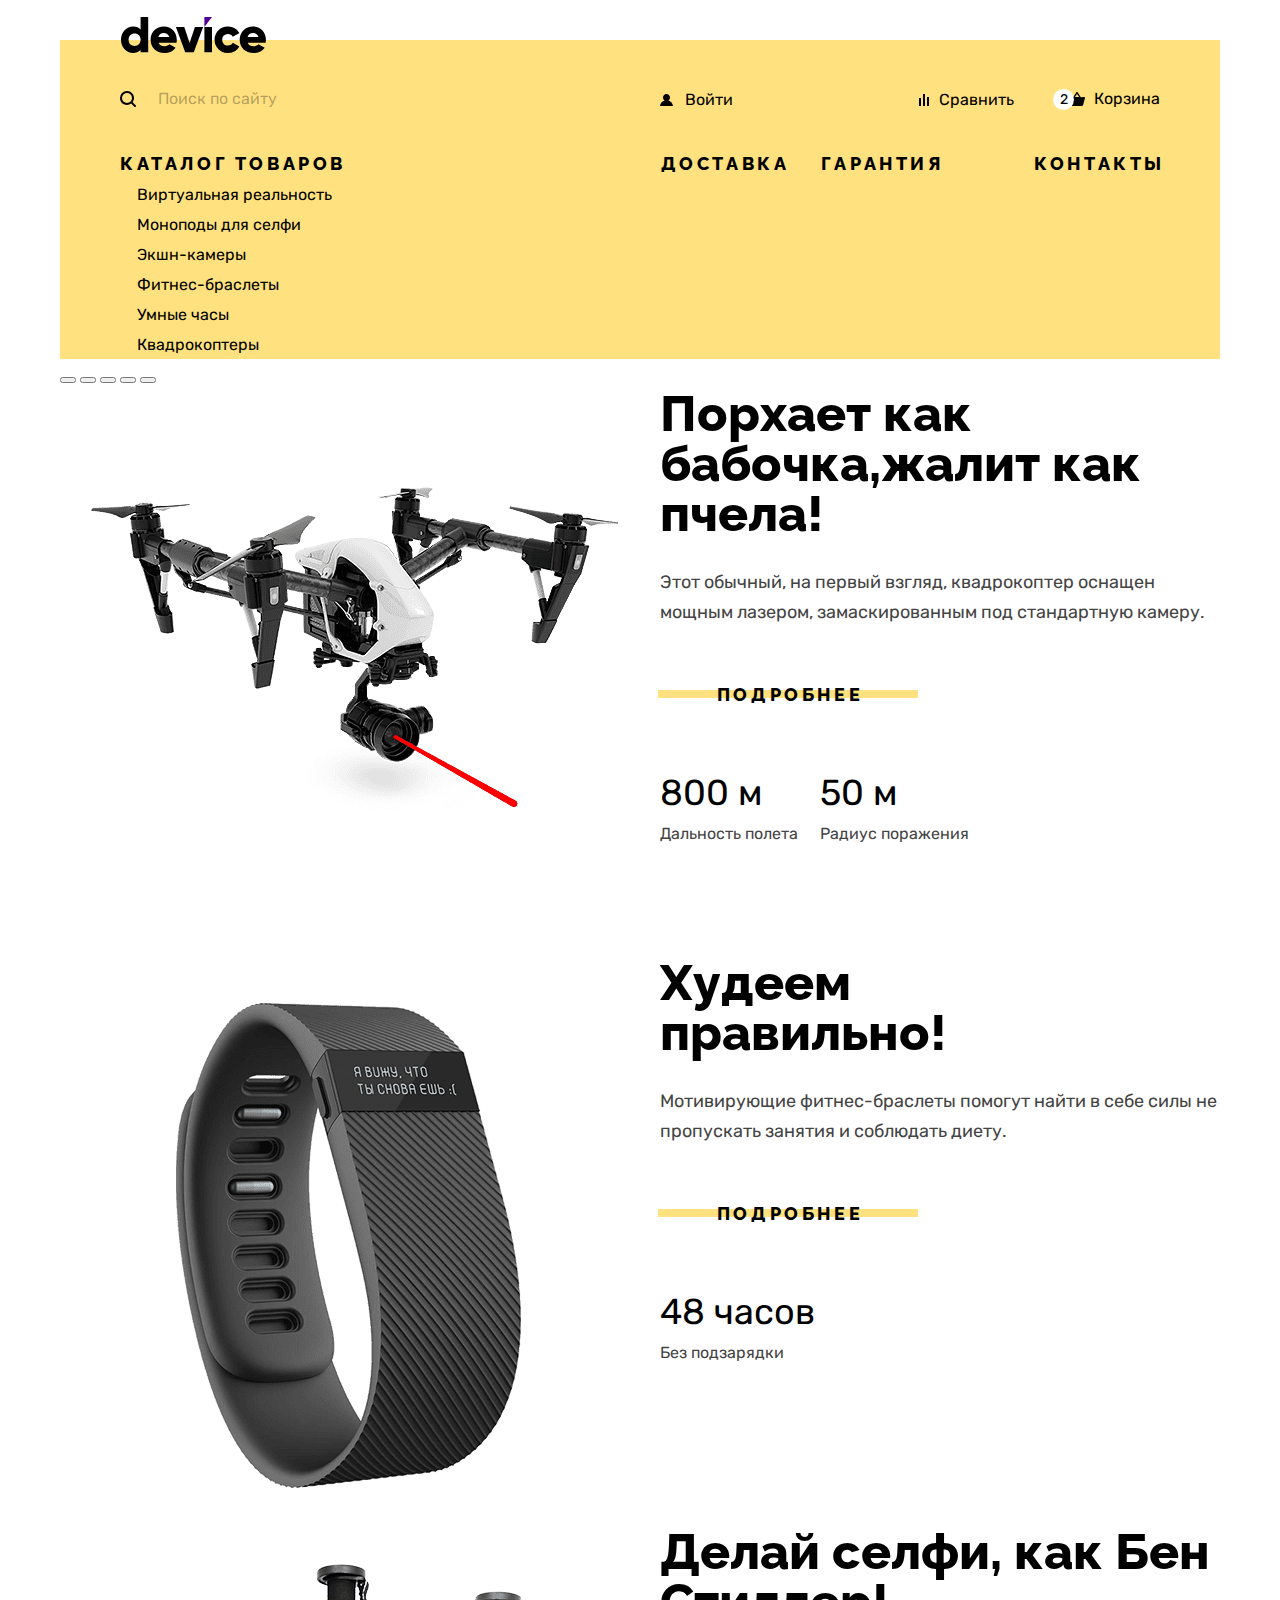
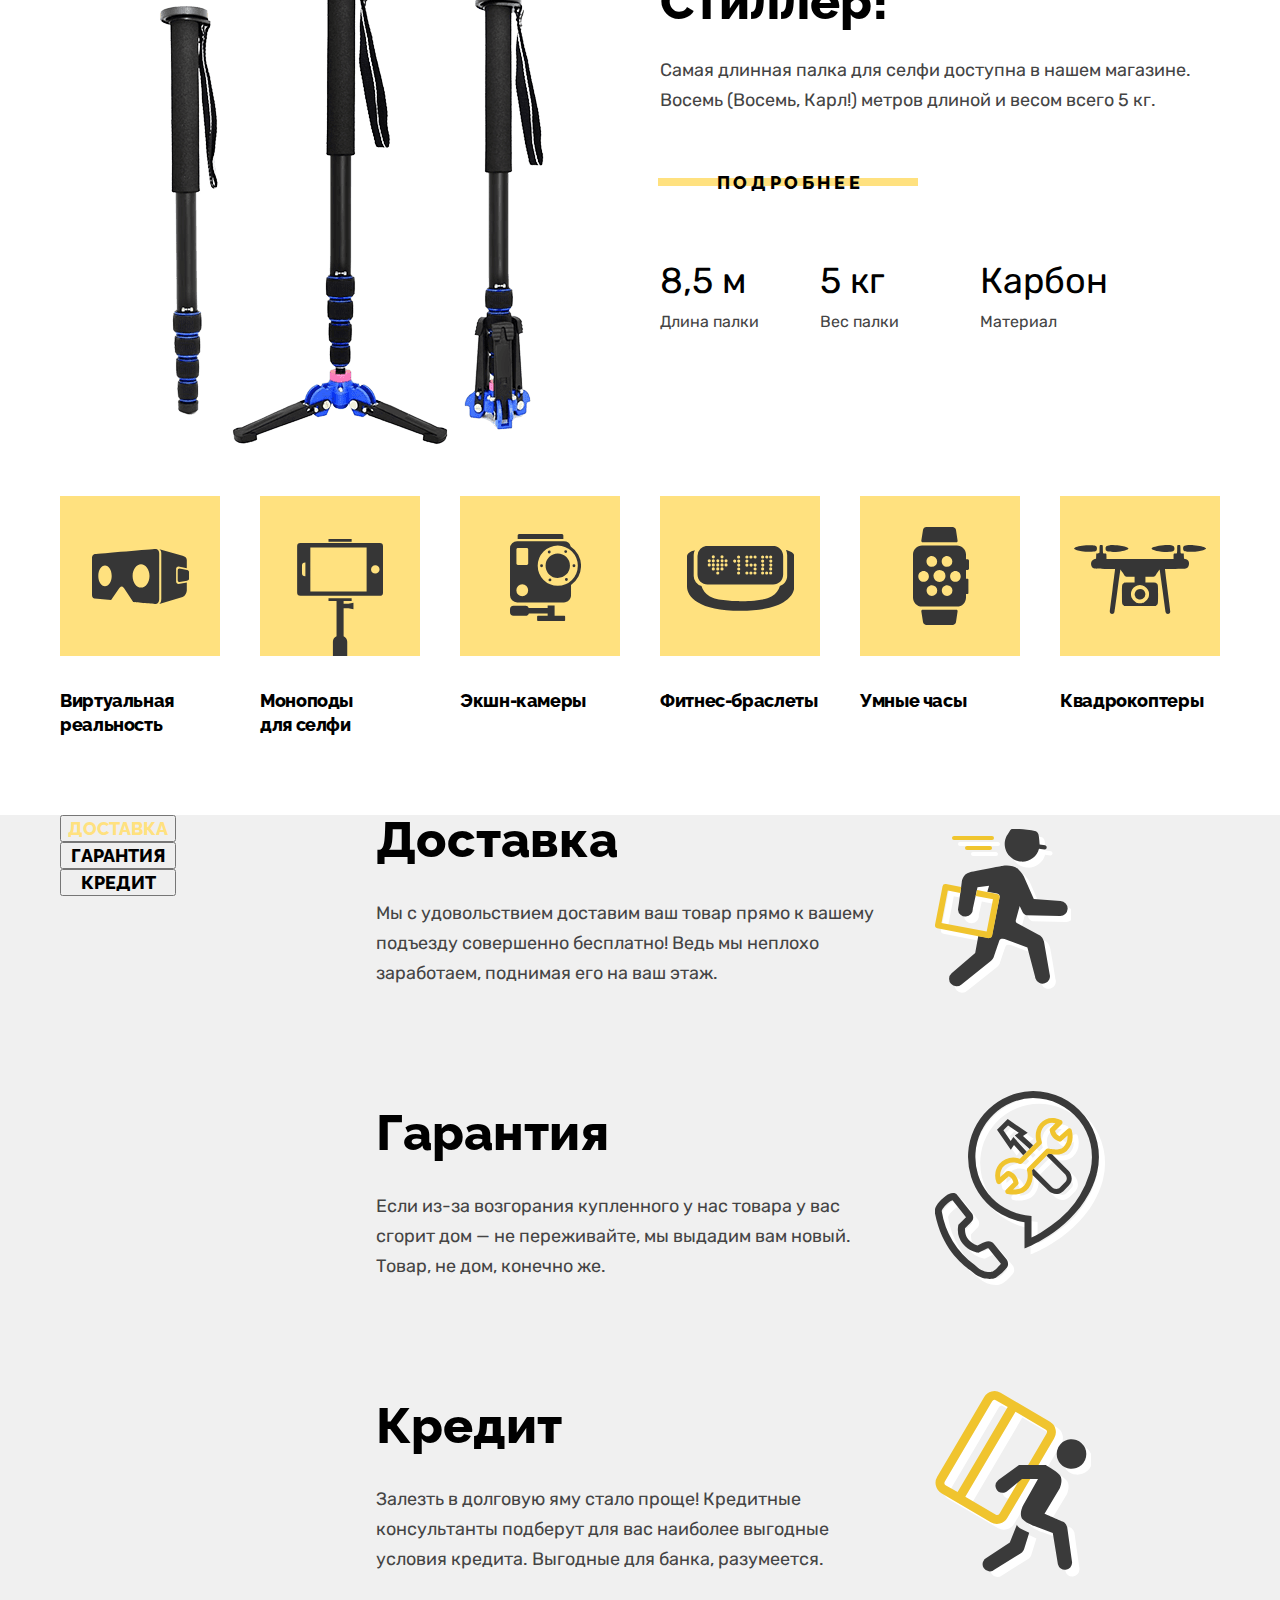
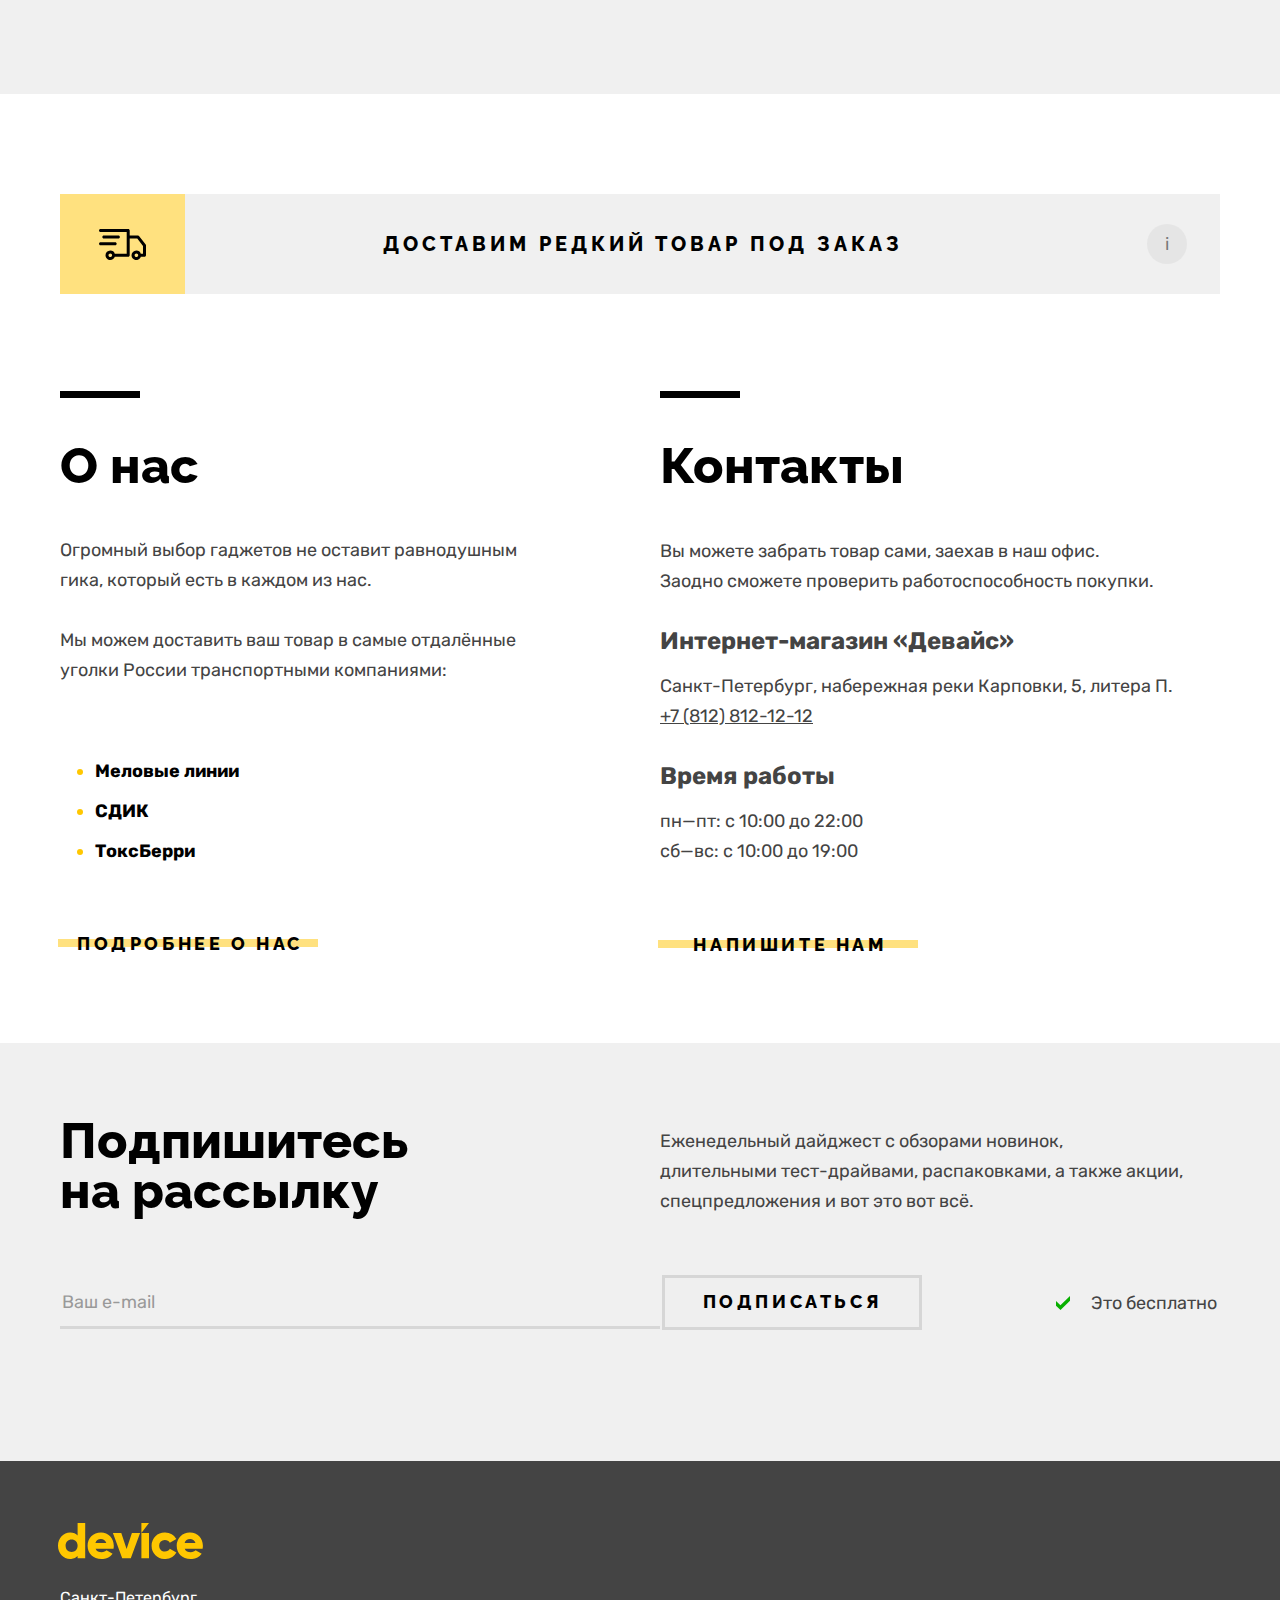
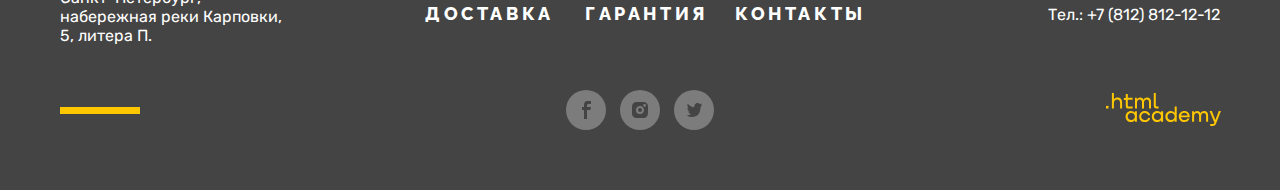
==== commit 3c65b481: "Декоративные элементы на главной странице" ====
--- a/index.html
+++ b/index.html
@@ -23,10 +23,11 @@
         <button class="header-search-button" type="submit">Найти</button>
       </form>
       <ul class="user-list">
-        <li class="user-list-item"><a class="user-list-link" href="#">Войти</a></li>
-        <li class="user-list-item user-list-item-compare"><a class="user-list-link" href="#">Сравнить</a></li>
-      <!--   <li class="user-list-item "><a class="user-list-link" href="#"></a></li> -->
-        <li class="user-list-item"><a class="user-list-link" href="#">Корзина<span>2</span></a></li>
+        <li class="user-list-item"><a class="user-list-link user-list-item-login " href="#">Войти</a></li>
+        <li class="user-list-item "><a class="user-list-link user-list-item-compare" href="#">Сравнить</a></li>
+        <li class="user-list-item"><a class="user-list-link user-list-item-cart" href="#">Корзина<span
+              class="numbers">2</span></a>
+        </li>
       </ul>
     </div>
     <nav class="main-navigation">
@@ -140,70 +141,88 @@
     <section class="page-container">
       <h2 class="visually-hidden">Популярные товары</h2>
       <ul class="popular-goods">
-        <li class="popular-goods-item virtual">
-          <a class="popular-goods-item-link" href="#">
-            <p class="visually-hidden">Виртуальная реальность</p>
-          </a>
-        </li>
-        <li class="popular-goods-item selfi">
-          <a class="popular-goods-item-link " href="catalog.html">
-            <p class="visually-hidden">Моноподы для селфи</p>
-          </a>
-        </li>
-        <li class="popular-goods-item action">
-          <a class="popular-goods-item-link" href="#">
-            <p class="visually-hidden">Экшн-камеры</p>
-          </a>
-        </li>
-        <li class="popular-goods-item fitness-watch">
-          <a class="popular-goods-item-link" href="#">
-            <p class="visually-hidden">Фитнес-браслеты</p>
-          </a>
-        </li>
-        <li class="popular-goods-item smart-watch">
-          <a class="popular-goods-item-link" href="#">
-            <p class="visually-hidden">Умные часы</p>
-          </a>
-        </li>
-        <li class="popular-goods-item quadcopter">
-          <a class="popular-goods-item-link" href="#">
-            <p class="visually-hidden">Квадрокоптеры</p>
-          </a></li>
+        <li class="popular-goods-item">
+          <div class="popular-goods-item-wrap">
+            <a tabindex="-1" class="popular-goods-item-link" href="#">
+              <p class="popular-goods-item-img virtual"></p>
+            </a>
+            <a class="popular-goods-item-text" href="#">Виртуальная реальность</a>
+          </div>
+        </li>
+        <li class="popular-goods-item">
+          <div class="popular-goods-item-wrap">
+            <a tabindex="-1" class="popular-goods-item-link" href="#">
+              <p class="popular-goods-item-img selfi"></p>
+            </a>
+            <a class="popular-goods-item-text" href="catalog.html">Моноподы <br> для селфи</a>
+          </div>
+        </li>
+        <li class="popular-goods-item">
+          <div class="popular-goods-item-wrap">
+            <a tabindex="-1" class="popular-goods-item-link" href="#">
+              <p class="popular-goods-item-img action"></p>
+            </a>
+            <a class="popular-goods-item-text" href="#">Экшн-камеры</a>
+          </div>
+        </li>
+        <li class="popular-goods-item">
+          <div class="popular-goods-item-wrap">
+            <a tabindex="-1" class="popular-goods-item-link " href="#">
+              <p class="popular-goods-item-img fitness-watch"></p>
+            </a>
+            <a class="popular-goods-item-text" href="#">Фитнес-браслеты</a>
+          </div>
+        </li>
+        <li class="popular-goods-item">
+          <div class="popular-goods-item-wrap">
+            <a tabindex="-1" class="popular-goods-item-link" href="#">
+              <p class="popular-goods-item-img smart-watch"></p>
+            </a>
+            <a class="popular-goods-item-text" href="#">Умные часы</a>
+          </div>
+        </li>
+        <li class="popular-goods-item">
+          <div class="popular-goods-item-wrap">
+            <a tabindex="-1" class="popular-goods-item-link" href="#">
+              <p class="popular-goods-item-img quadcopter"></p>
+            </a>
+            <a class="popular-goods-item-text" href="#">Квадрокоптеры</a>
+          </div>
+        </li>
       </ul>
     </section>
     <section class="mail">
       <div class="page-container">
         <h2 class="visually-hidden">Наши сервисы</h2>
-        <button type="button"></button>
-        <button type="button"></button>
-        <button type="button"></button>
         <div class="services-slider">
-          <div>
+          <div class="services-btn">
             <button class="services-btn services-btn-active" type="button">Доставка</button>
             <button class="services-btn" type="button">Гарантия</button>
             <button class="services-btn" type="button">Кредит</button>
           </div>
           <div>
-            <div>
+            <div class="services-slider-wrap">
               <h3 class="title">Доставка</h3>
-              <p class="services-slider-subtitle">Мы с удовольствием доставим ваш товар прямо
+              <p class="services-slider-subtitle delivery-icon">Мы с удовольствием доставим ваш товар прямо
                 к вашему подъезду совершенно бесплатно! Ведь
                 мы неплохо заработаем, поднимая его на ваш этаж.</p>
             </div>
-          </div>
-          <div class="services-slider">
-            <h3 class="title">Гарантия</h3>
-            <p class="services-slider-subtitle">Если из-за возгорания купленного у нас товара у вас
-              сгорит дом — не переживайте, мы выдадим вам новый.
-              Товар, не дом, конечно же.</p>
-          </div>
-          <div class="services-slider">
-            <h3 class="title">Кредит</h3>
-            <p class="services-slider-subtitle">Залезть в долговую яму стало проще! Кредитные консультанты подберут
-              для
-              вас
-              наиболее выгодные условия
-              кредита. Выгодные для банка, разумеется.</p>
+
+            <div class="services-slider-wrap">
+              <h3 class="title">Гарантия</h3>
+              <p class="services-slider-subtitle warranty-icon">Если из-за возгорания купленного у нас товара у вас
+                сгорит дом — не переживайте, мы выдадим вам новый.
+                Товар, не дом, конечно же.</p>
+            </div>
+            <div class="services-slider-wrap">
+              <h3 class="title">Кредит</h3>
+              <p class="services-slider-subtitle credit-icon">Залезть в долговую яму стало проще! Кредитные консультанты
+                подберут
+                для
+                вас
+                наиболее выгодные условия
+                кредита. Выгодные для банка, разумеется.</p>
+            </div>
           </div>
         </div>
       </div>
@@ -211,7 +230,7 @@
     <div class="page-container">
       <h2 class="visually-hidden">Доставка</h2>
       <button class="delivery-wrapper">
-        <span class="delivery-wrapper-car" href="#">
+        <span class="delivery-wrapper-car">
           <svg class="svg-car" width="47" height="31" viewBox="0 0 47 31" fill="none"
             xmlns="http://www.w3.org/2000/svg">
             <g clip-path="url(#a)" fill="evenodd">
@@ -228,8 +247,8 @@
           </svg>
           <span class="visually-hidden">Машинка</span>
         </span>
-        <span class="delivery-link" href="#">Доставим редкий товар под заказ</span>
-        <span class="visually-hidden">Доп. информация</span>
+        <span class="delivery-link">Доставим редкий товар под заказ</span>
+        <span class="delivery-info">i</span>
       </button>
     </div>
     <div class="info-wrap page-container">
@@ -249,7 +268,7 @@
       </section>
       <section class="contacts black-layer">
         <h3 class="title">Контакты</h3>
-        <p class="contacts-subtitle">Вы можете забрать товар сами, заехав в наш офис. Заодно, сможете проверить
+        <p class="contacts-subtitle">Вы можете забрать товар сами, заехав в наш офис. <br> Заодно сможете проверить
           работоспособность покупки.</p>
         <h4 class="contacts-title">Интернет-магазин «Девайс»</h4>
         <address class="contacts-adress">Санкт-Петербург, набережная реки Карповки, 5, литера П.</address>
@@ -264,10 +283,10 @@
       <div class="mail-inner page-container">
         <div class="mail-wrapper">
           <div class="mail-wrapper-top">
-            <h3 class="title">Подпишитесь на рассылку</h3>
+            <h3 class="title">Подпишитесь <br> на рассылку</h3>
           </div>
           <div class="mail-wrapper-right">
-            <p class="mail-wrapper-text">Еженедельный дайджест с обзорами новинок, длительными тест-драйвами,
+            <p class="mail-wrapper-text">Еженедельный дайджест с обзорами новинок,<br> длительными тест-драйвами,
               распаковками, а также акции,
               спецпредложения
               и вот это вот всё.</p>
@@ -275,8 +294,8 @@
         </div>
         <div class="mail-subscribe">
           <form class="mail-form" method="get" action="https://echo.htmlacademy.ru">
-            <input class="mail-form-input" id="subscribe" type="search" name="search" placeholder="Ваш e-mail">
-            <button class="button mail-button " type="submit">Подписаться</button>
+            <input class="mail-form-input" id="subscribe" type="email" name="search" placeholder="Ваш e-mail">
+            <button class=" mail-button " type="submit">Подписаться</button>
           </form>
           <p class="mail-subtitle">Это бесплатно</p>
         </div>
@@ -285,14 +304,14 @@
   </main>
   <footer class="page-footer">
     <div class="page-footer-inner page-container">
-      <a class="footer-logo" aria-current="page"><img src="img/logos/yellow-logo.svg"
+      <a class="footer-logo" aria-current="page"><img src="img/logos/yellow-logo.svg" width="145" height="36"
           alt="Логотип магазина гаджетов - Девайс"></a>
       <div class="footer-info">
         <address class="footer-address">Санкт-Петербург, набережная реки Карповки, 5, литера П.</address>
         <div class="footer-info-nav">
-          <a class="button footer-navigation" href="#">Доставка</a>
-          <a class="button footer-navigation" href="#">Гарантия</a>
-          <a class="button footer-navigation" href="#">Контакты</a>
+          <a class="footer-button footer-navigation" href="#">Доставка</a>
+          <a class="footer-button footer-navigation" href="#">Гарантия</a>
+          <a class="footer-button footer-navigation" href="#">Контакты</a>
         </div>
         <a class="footer-phone" href="tel:+78128121212">Тел.: +7 (812) 812-12-12</a>
       </div>
@@ -300,7 +319,7 @@
         <ul class="footer-social-list yellow-layer">
           <li class="footer-social-item">
             <a class="footer-social-item-link" href="https://www.facebook.com/htmlacademy">
-              <svg width="40" height="40" viewBox="0 0 40 40" xmlns="http://www.w3.org/2000/svg">
+              <svg class="social-svg" width="40" height="40" viewBox="0 0 40 40" xmlns="http://www.w3.org/2000/svg">
                 <circle class="circle-background" cx="20" cy="20" r="20" />
                 <path class="path-icon"
                   d="M22.5 14H25v-3h-3.4c-2.8 0-3.6 1.7-3.6 4.2V17h-2v3h2v9h3v-9h3.3l.6-3H21v-1.5c0-.8.3-1.5 1.5-1.5Z" />
@@ -310,7 +329,7 @@
           </li>
           <li class="footer-social-item">
             <a class="footer-social-item-link" href="https://www.instagram.com/htmlacademy/">
-              <svg width="40" height="40" viewBox="0 0 40 40" xmlns="http://www.w3.org/2000/svg">
+              <svg class="social-svg" width="40" height="40" viewBox="0 0 40 40" xmlns="http://www.w3.org/2000/svg">
                 <circle class="circle-background" cx="20" cy="20" r="20" />
                 <path class="path-icon" d="M20 22a2 2 0 1 0 0-4 2 2 0 0 0 0 4Z" />
                 <path class="path-icon"
@@ -321,17 +340,10 @@
           </li>
           <li class="footer-social-item">
             <a class="footer-social-item-link" href="https://twitter.com/htmlacademy_ru">
-              <svg width="40" height="40" viewBox="0 0 40 40" xmlns="http://www.w3.org/2000/svg">
+              <svg class="social-svg" width="40" height="40" viewBox="0 0 40 40" xmlns="http://www.w3.org/2000/svg">
                 <circle class="circle-background" cx="20" cy="20" r="20" />
-                <!--  <g clip-path="url(#a)"> -->
                 <path class="path-icon"
                   d="M22.7 13.1c1.5-.5 2.6.3 3.2 1.1l1.7-.6a2 2 0 0 1-.8 1.6c.7.2 1.2-.4 1.2-.4-.1.9-.9 1.7-1.4 1.9-.2 6.3-2.8 10.4-8.9 10.3h-.4c-.3 0-3.7-.4-4.3-1.8 2 .2 3.4-.4 4.1-1.1-.8-.3-2.4-.4-2.6-2.8.3.2.5.3 1.1.2-1.1-.8-2.3-1.5-2.2-3.5.3.3.9.5 1.2.4-.6-.2-1.8-3.1-.8-4.6 1.6 1.7 3.3 3.4 6.3 3.5.2-2.1 1-3.5 2.6-4.2Z" />
-                <!--  </g>
-                <defs>
-                  <clipPath id="a">
-                    <path  transform="translate(13 13)" d="M0 0h15v14H0z" />
-                  </clipPath>
-                </defs> -->
               </svg>
               <span class="visually-hidden">Twitter</span>
             </a>
@@ -375,7 +387,6 @@
               d="M109.4 27L105.8 18.1H103.6L108.4 29.7C108.1 30.6 107.7 30.9 106.7 30.9H104.2V32.9H106.7C108.5 32.9 109.5 32.1 110.2 30.3L114.9 18.1H112.8L109.4 27Z"
               fill="evenodd" />
           </svg>
-
           <span class="visually-hidden">Html Academy</span>
         </a>
       </div>
--- a/css/style.css
+++ b/css/style.css
@@ -54,7 +54,8 @@
   --transparent-black30: rgba(0, 0, 0, 0.3);
   --transparent-black60: rgba(0, 0, 0, 0.6);
   --transparent-white30: rgba(255, 255, 255, 0.3);
-
+  --transparent-dark30: rgb(68, 68, 68, 0.3);
+  --transparent-grey50: rgb(220, 220, 220, 0.5);
 }
 
 *,
@@ -94,7 +95,6 @@
   overflow: hidden;
 }
 
-
 .main-container {
   flex-grow: 1;
 }
@@ -113,47 +113,52 @@
   bottom: 23px;
   width: 145px;
   height: 36px;
-
 }
 
 .main-nav-top {
-  margin: 0;
+  margin: 3px 58px 0 60px;
   display: flex;
   justify-content: space-between;
-  padding: 43px 25px 36px 60px;
 }
 
 .header-search {
   display: flex;
   color: inherit;
-  padding-left: 25px;
+  margin-left: -16px;
   width: 516px;
   height: 40px;
   font-size: 16px;
   line-height: 19px;
   background-image: url("../img/icons/search.svg");
   background-repeat: no-repeat;
-  background-position: left;
+  background-position: 16px center;
   background-size: 16px 16px;
-  border: 2px solid var(--black);
+  /* border: 2px solid var(--black); */
   border-radius: 20px;
 }
 
-.main-navigation-inside-link {
-  color: inherit;
-  text-decoration: none;
-  font-size: 16px;
-  line-height: 18px;
-  outline: none;
+.header-search:focus-within {
+  box-shadow: inset 0 0 0 2px var(--purple);
 }
 
 .header-search-input {
   position: relative;
-  margin-right: auto;
+  flex-shrink: 0;
+  width: 361px;
+  padding-left: 52px;
   background: transparent;
   border: none;
   outline: none;
-
+  border: 2px solid transparent;
+  border-top-left-radius: 20px;
+  border-top-right-radius: 0;
+  border-bottom-right-radius: 0;
+  border-bottom-left-radius: 20px;
+
+}
+
+.header-search-input:not(:placeholder-shown) {
+  border: 2px solid var(--black);
 }
 
 .header-search-input::placeholder {
@@ -170,20 +175,23 @@
 
 .header-search-button {
   position: relative;
-  bottom: 2px;
-  left: 2px;
+  left: -2px;
+  flex-shrink: 0;
   background: transparent;
   border: 2px solid var(--black);
   border-radius: 0px 20px 20px 0px;
-  width: 160px;
+  width: 157px;
   height: 40px;
+  opacity: 0;
+  pointer-events: none;
+}
+
+.header-search-input:not(:placeholder-shown)+.header-search-button {
   opacity: 1;
-}
-
-/* .header-search-input:focus~.header-search-button {
-  opacity: 1;
-}
- */
+  pointer-events: initial;
+  cursor: pointer;
+}
+
 .header-search-button:hover {
   color: var(--white);
   background-color: var(--black);
@@ -194,96 +202,110 @@
 .header-search-button:focus {
   border: 2px solid var(--purple);
   outline: none;
-}
-
-
+  opacity: 1;
+  pointer-events: initial;
+}
 
 .header-search-button:active {
   background-color: var(--black);
   color: var(--transparent-white30);
 }
 
-
 .user-list {
-  width: 560px;
-  margin: 0;
-  padding: 0;
+  width: 501px;
+  margin: 0;
+  padding: 0;
+  margin-right: -19px;
+
   display: flex;
   flex-wrap: wrap;
   justify-content: space-between;
   list-style: none;
   font-size: 16px;
-  line-height: 19px;
+  line-height: 17px;
   align-items: center;
 }
 
 .user-list-link {
+  height: 20px;
   color: inherit;
   text-decoration: none;
   outline: none;
-}
-
-/* .user-list-item {
-}
- */
-/* .user-list-item:nth-child(2) {
-  opacity: 0.3;
-}
- */
-.user-list-item:first-child {
-  padding-left: 25px;
-  width: 245px;
+  margin-left: -38px;
+  padding: 7px 21px 9px 5px;
+}
+
+.user-list-link:focus {
+  box-shadow: 0 0 0 2px var(--purple);
+  border-radius: 30px;
+}
+
+.user-list-item {
+  position: relative;
+}
+
+.user-list-item-login {
+  position: relative;
+  padding-left: 43px;
   height: 19px;
-  background-image: url("../img/icons/user.svg");
+  background-image: url(../img/icons/user.svg);
   background-repeat: no-repeat;
-  background-position: left;
+  background-position: 18px;
   background-size: 13px 12px;
 }
 
-.user-list-item:last-child {
-  position: relative;
-  padding-left: 26px;
+.user-list-item-cart {
+  position: relative;
+  padding-left: 43px;
   right: 0px;
   bottom: 1px;
   width: 120px;
   background-image: url("../img/icons/cart.svg");
   background-repeat: no-repeat;
-  background-position: left;
+  background-position: 18px;
   background-size: 16px 14px;
 }
 
 .user-list-item-compare {
-  
-  padding-left: 25px;
-  width: 120px;
+  position: relative;
+  padding-left: 43px;
+  left: 63px;
+  width: 112px;
   height: 19px;
   background-image: url("../img/icons/compare.svg");
   background-repeat: no-repeat;
-  background-position: left;
+  background-position: 23px;
   background-size: 10px 12px;
 }
 
-.user-list-item:last-child::before {
+.numbers {
   position: absolute;
-  content: "";
-  top: 0;
-  right: 115px;
-  width:21px;
+  top: 7px;
+  right: 107px;
+  min-width: 21px;
   height: 21px;
-  background-image: url("../img/icons/ellipse-white.svg");
-  background-repeat: no-repeat;
-  background-position: left;
-  background-size: 21px 21px;
+  font-size: 14px;
+  line-height: 17px;
+  background: var(--white);
+  border-radius: 16px;
+  padding: 2px 4px;
+  display: flex;
+  justify-content: center;
+  align-items: center;
 }
 
 .main-navigation {
-  padding: 0 60px 9px;
+  margin: 30px 40px 0 44px;
 }
 
 .main-navigation-list {
   list-style: none;
 }
 
+.main-navigation-list:nth-child(3) {
+  margin-right: 59px;
+}
+
 .user-list-item:hover {
   opacity: 0.6;
 }
@@ -294,26 +316,39 @@
 }
 
 .user-list-link:focus {
-  /*  position: absolute; */
-  border: 2px solid var(--purple);
-  border-radius: 50px;
+  box-shadow: 0 0 0 2px var(--purple);
+  border-radius: 30px;
 }
 
 .main-navigation-list-link:hover {
   text-decoration: underline var(--black);
-  text-underline-offset: 8px;
-  text-decoration-thickness: 2px;
+  text-underline-offset: 7px;
+  text-decoration-thickness: 3px;
 }
 
 .main-navigation-list-link:focus {
-    box-shadow: 0 0 0 2px var(--purple);
-    border-radius: 20px;
-  }
-
-}
+  box-shadow: 0 0 0 2px var(--purple);
+  border-radius: 50px;
+}
+
 
 .main-navigation-list-link:active {
   opacity: 0.3;
+}
+
+/* .main-navigation-list-plus::after {
+  content: "";
+  background-image: url(../img/icons/plus.svg);
+}
+ */
+.main-navigation-inside-link {
+  color: inherit;
+  text-decoration: none;
+  font-size: 16px;
+  line-height: 18px;
+  outline: none;
+  margin-left: 20px;
+  padding: 1px 14px 3px 13px;
 }
 
 .main-navigation-inside-list:hover {
@@ -328,16 +363,6 @@
 .main-navigation-inside-list:active {
   color: var(--transparent-black30);
 }
-
-/* .main-navigation-inside-link {
-  color: var(--transparent-black60);
-} */
-
-/*.user-list-link:focus {
-  border: 2px solid var(--purple);
-  border-radius: 50px;
-  outline: none;
-}*/
 
 .page-container {
   max-width: 1160px;
@@ -422,6 +447,7 @@
   padding: 12px 0;
   padding-left: 16px;
   padding-right: 15px;
+  padding-bottom: 13px;
   color: inherit;
   text-decoration: none;
   text-transform: uppercase;
@@ -455,11 +481,17 @@
 
 .popular-goods-item {
   list-style: none;
+}
+
+.popular-goods-item-wrap {
+  /* display: flex;
+  justify-content: space-between;
+  flex-direction: column; */
+  display: grid;
+  grid-template-columns: 160px;
+  grid-template-rows: 160px 33px min-content;
+  list-style: none;
   width: 160px;
-  height: 160px;
-  background-position: 50% 50%;
-  background-color: var(--light-yellow);
-  background-repeat: no-repeat;
 }
 
 .popular-goods-item-link {
@@ -468,42 +500,136 @@
   text-decoration: none;
   font-size: 18px;
   line-height: 24px;
+  outline: none;
+}
+
+.popular-goods-item-text {
+  grid-row: 3/4;
+  grid-column: 1/2;
+  font-family: Railway, Impact, sans-serif;
+  font-size: 18px;
+  color: var(--black);
+  line-height: 24px;
+  letter-spacing: -0.02em;
+  text-decoration: none;
+  outline: none;
+}
+
+.popular-goods-item-img {
+  grid-row: 1 / 2;
+  margin: 0;
+  width: 160px;
+  height: 160px;
+  background-color: var(--light-yellow);
+  background-repeat: no-repeat;
+
 }
 
 .virtual {
+  background-position: 51% 50%;
   background-image: url(../img/catalog-icons/vr.svg);
 }
 
 .selfi {
+  background-position: 50% 100%;
   background-image: url(../img/catalog-icons/selfi.svg);
 }
 
 .action {
+  background-position: 56% 52%;
   background-image: url(../img/catalog-icons/action.svg);
 }
 
 .fitness-watch {
+  background-position: 50% 53%;
   background-image: url(../img/catalog-icons/fitness-watch.svg);
-
 }
 
 .smart-watch {
+  background-position: 51% 50%;
   background-image: url(../img/catalog-icons/smart-watch.svg);
 }
 
 .quadcopter {
+  background-position: 50% 54%;
   background-image: url(../img/catalog-icons/quadcopter.svg);
 }
 
+.popular-goods-item-wrap:hover .popular-goods-item-img {
+  background-color: var(--yellow);
+}
+
+.popular-goods-item-wrap:active .quadcopter {
+  opacity: 0.3;
+}
+
+.popular-goods-item-wrap:active .popular-goods-item-text {
+  color: var(--transparent-black30);
+}
+
+.popular-goods-item-wrap:focus-within .popular-goods-item-img {
+  box-shadow: 0 0 0 5px var(--purple);
+}
+
+.popular-goods-item-wrap:focus-within .popular-goods-item-text {
+  color: var(--purple);
+}
+
+/* .popular-goods-item-wrap:focus{
+  color: var(--purple);
+   box-shadow: 0 0 0 5px var(--purple);
+
+}
+ */
 .services-slider {
   display: flex;
-
+}
+
+.services-slider-wrap {
+  width: 501px;
+  margin-left: 200px;
 }
 
 .services-slider-subtitle {
+  position: relative;
+  margin-top: 33px;
+  margin-bottom: 120px;
   color: var(--dark);
   font-size: 18px;
   line-height: 30px;
+}
+
+.delivery-icon::before {
+  position: absolute;
+  bottom: -5px;
+  left: 559px;
+  content: "";
+  width: 136px;
+  height: 164px;
+  background-image: url(../img/delivery/delivery-1.svg);
+  background-repeat: no-repeat;
+}
+
+.warranty-icon::before {
+  position: absolute;
+  bottom: -5px;
+  left: 559px;
+  content: "";
+  width: 171px;
+  height: 195px;
+  background-image: url(../img/delivery/warranty-1.svg);
+  background-repeat: no-repeat;
+}
+
+.credit-icon::before {
+  position: absolute;
+  bottom: -5px;
+  left: 559px;
+  content: "";
+  width: 156px;
+  height: 188px;
+  background-image: url(../img/delivery/credit-1.svg);
+  background-repeat: no-repeat;
 }
 
 .title {
@@ -520,6 +646,8 @@
   font-size: 18px;
   line-height: 21px;
   text-transform: uppercase;
+  display: flex;
+  flex-direction: column;
 }
 
 .services-btn-active {
@@ -558,7 +686,6 @@
   bottom: 0;
   left: 0;
   fill: var(--black);
-
 }
 
 .delivery-wrapper:hover {
@@ -567,6 +694,10 @@
 
 .delivery-wrapper:hover .delivery-wrapper-car {
   background-color: var(--yellow);
+}
+
+.delivery-wrapper:focus {
+  box-shadow: 0 0 0 5px var(--purple);
 }
 
 .delivery-wrapper:active .delivery-link {
@@ -582,13 +713,33 @@
   color: var(--black);
   font-size: 20px;
   line-height: 23px;
+  padding-left: 5px;
   text-decoration: none;
   text-transform: uppercase;
   letter-spacing: 0.2em;
 }
 
+.delivery-info {
+  position: absolute;
+  top: 30px;
+  right: 33px;
+  width: 40px;
+  height: 40px;
+  background: var(--grey);
+  border-radius: 50px;
+  padding-left: 4px;
+  display: flex;
+  justify-content: center;
+  align-items: center;
+  opacity: 0.5;
+}
+
+.delivery-wrapper:hover .delivery-info {
+  opacity: 1;
+}
+
 .info-wrap {
-  margin-top: 145px;
+  margin-top: 147px;
   display: flex;
   justify-content: space-between;
 }
@@ -613,11 +764,9 @@
 }
 
 .about-us-list {
-  position: relative;
-  left: 35px;
-  margin: 0;
-  padding: 0;
-  padding-bottom: 48px;
+  margin: 0;
+  padding-left: 35px;
+  margin-bottom: 42px;
 }
 
 .about-us-item {
@@ -628,6 +777,10 @@
   padding-bottom: 20px;
 }
 
+.about-us-item::marker {
+  color: var(--yellow);
+}
+
 .contacts {
   position: relative;
   width: 560px;
@@ -647,7 +800,6 @@
   font-size: 24px;
   line-height: 30px;
   color: var(--dark);
-
 }
 
 .contacts-adress {
@@ -663,19 +815,68 @@
 }
 
 .contacts p:last-of-type {
-  padding-bottom: 63px;
+  margin-bottom: 58px;
 }
 
 .button {
+  position: relative;
+  z-index: 1;
+  display: block;
   font-family: Railway, Impact, sans-serif;
   color: var(--black);
   font-size: 18px;
   line-height: 21px;
+  width: 260px;
   text-transform: uppercase;
+  text-align: center;
   text-decoration: none;
   letter-spacing: 0.2em;
   border: none;
-}
+  cursor: pointer;
+  outline: none;
+  padding: 10px 0;
+}
+
+.button::before {
+  content: "";
+  position: absolute;
+  width: inherit;
+  height: 8px;
+  z-index: -1;
+  top: 50%;
+  left: -2px;
+  margin-top: -5px;
+  background-color: var(--light-yellow);
+}
+
+.button:hover::before {
+  top: 0;
+  height: 40px;
+  margin: 0;
+  transition: top .7s, height .7s, margin .7s;
+}
+
+/* .button:focus::before:not(:active) {
+  background-color: var(--purple);
+}
+ */
+
+.button:focus::before {
+  background-color: var(--purple);
+}
+
+.button:focus::before:not(:focus-visible) {
+  background-color: transparent;
+}
+
+.button:focus-visible::before {
+  background-color: var(--purple);
+}
+
+.button:active {
+  color: var(--transparent-black30);
+}
+
 
 .black-layer::before {
   position: absolute;
@@ -687,7 +888,7 @@
 }
 
 .mail {
-  margin-top: 80px;
+  margin-top: 78px;
   color: var(--dark);
   background-color: var(--light);
 }
@@ -708,27 +909,23 @@
 }
 
 .mail-wrapper-top h3 {
-  padding-top: 75px;
-  padding-bottom: 53px;
+  padding-top: 73px;
+  padding-bottom: 59px;
 }
 
 .mail-wrapper-right {
-  width: 560px;
+  width: 566px;
 }
 
 .mail-subscribe {
   display: flex;
   justify-content: space-between;
-  padding-bottom: 126px;
-}
-
-/* .mail-form {
-  width: 775px;
-}
- */
+  padding-bottom: 125px;
+}
+
 .mail-wrapper-text {
   margin: 0;
-  padding-top: 86px;
+  padding-top: 83px;
 }
 
 .mail-subtitle {
@@ -751,10 +948,13 @@
   border-bottom: 3px solid var(--transparent-black10);
 }
 
+.mail-form-input:not(:placeholder-shown):not(:focus):invalid {
+  border-bottom: 3px solid var(--red);
+}
+
 .mail-form-input::placeholder {
   color: var(--dark);
   opacity: 0.5;
-
 }
 
 .mail-form-input:hover::placeholder {
@@ -765,7 +965,6 @@
 .mail-form-input:hover {
   border-bottom: 3px solid var(--transparent-black20);
 }
-
 
 .mail-form-input:focus {
   background-color: var(--grey);
@@ -780,10 +979,24 @@
 
 .mail-button {
   padding: 0;
-  margin-left: -4px;
+  margin-left: -2px;
   width: 260px;
   height: 55px;
+  color: var(--black);
+  font-family: Railway, Impact, sans-serif;
+  text-transform: uppercase;
+  text-align: center;
+  text-decoration: none;
+  letter-spacing: 0.2em;
+  border: none;
+  cursor: pointer;
   border: 3px solid var(--transparent-black10);
+}
+
+.footer-button {
+  text-transform: uppercase;
+  font-family: Railway, Impact, sans-serif;
+  text-decoration: none;
 }
 
 .mail-button:hover {
@@ -816,7 +1029,8 @@
 
 .footer-logo {
   display: block;
-  padding: 62px 0 27px;
+  margin: 62px 0 20px -2px;
+
 }
 
 .footer-info {
@@ -826,7 +1040,7 @@
 }
 
 .footer-address {
-  width: 240px;
+  width: 239px;
   font-style: normal;
   font-size: 16px;
   line-height: 19px;
@@ -838,47 +1052,76 @@
   grid-template-columns: repeat(3, 148px);
   justify-content: center;
   align-items: center;
+  gap: 12px;
   letter-spacing: 0.2em;
 }
 
 .footer-navigation {
+  position: relative;
   display: block;
   color: var(--white);
-  margin: 0 auto;
-  outline: none;
-  padding: 9px;
+  margin-left: -12px;
+  line-height: 19px;
+  outline: none;
+  /* 
+  padding: 9px 15px 9px 16px; */
+  padding: 14px 20px 15px 20px;
+  bottom: 3px;
+}
+
+.footer-navigation:nth-child(3) {
+  margin-left: -22px;
+}
+
+
+.footer-phone {
+  font-size: 16px;
+  line-height: 1.2;
+  text-decoration: none;
+  outline: none;
+  margin-right: -11px;
+  padding: 1px 11px 5px;
+  margin-left: 34px;
+  color: var(--white);
+  text-align: right;
+}
+
+.footer-phone:hover {
+  color: var(--yellow);
 }
 
 .footer-navigation:hover {
   color: var(--yellow);
   text-decoration: underline;
-  text-underline-offset: 8px;
+  text-underline-offset: 7px;
+  text-decoration-thickness: 3px;
 }
 
 .footer-navigation:focus,
 .footer-phone:focus {
   box-shadow: 0 0 0 2px var(--purple);
-  border-radius: 20px;
+  border-radius: 30px;
+}
+
+.footer-navigation:focus:not(:focus-visible),
+.footer-phone:focus:not(:focus-visible) {
+  box-shadow: none;
+}
+
+.footer-navigation:focus-visible,
+.footer-phone:focus-visible {
+  box-shadow: 0 0 0 2px var(--purple);
+  border-radius: 30px;
+}
+
+.footer-phone:active {
+  opacity: 0.3;
 }
 
 .footer-navigation:active {
   opacity: 0.3;
 }
 
-
-.footer-phone {
-  font-size: 16px;
-  line-height: 1.2;
-  text-decoration: none;
-  outline: none;
-  padding: 2px 15px;
-  margin-left: 15px;
-  color: var(--white);
-  text-align: right;
-  border-radius: 25px;
-  border: 2px solid transparent;
-}
-
 .footer-info-social {
   margin: 0;
   display: flex;
@@ -891,9 +1134,9 @@
   margin: 0;
   padding: 0;
   display: grid;
+  bottom: 8px;
   grid-template-columns: repeat(3, 40px);
   gap: 14px;
-  margin-right: 140px;
 }
 
 .yellow-layer::before {
@@ -902,7 +1145,7 @@
   width: 80px;
   height: 7px;
   right: 574px;
-  bottom: 24px;
+  bottom: 16px;
   background-image: url(../img/yellow-divider.svg);
 }
 
@@ -910,6 +1153,10 @@
   list-style: none;
 }
 
+.social-svg {
+  display: block;
+}
+
 .circle-background {
   fill: var(--transparent-white30);
 }
@@ -918,26 +1165,44 @@
   fill: var(--dark);
 }
 
+.footer-social-item-link {
+  display: block;
+  outline: none;
+}
+
 .footer-social-item-link:hover .circle-background {
   fill: var(--yellow);
 }
 
-.circle-background:focus {
-  outline: none;
-  border: 2px solid var(--purple);
-  
+.footer-social-item-link:focus {
+  box-shadow: 0 0 0 5px var(--purple);
+  border-radius: 50%;
+}
+
+.footer-social-item-link:focus .path-icon {
+  fill: var(--white);
+}
+
+.footer-social-item-link:focus .circle-background {
+  fill: transparent;
 }
 
 .footer-social-item-link:active .path-icon {
-  opacity: 0.3;
-}
-
+  fill: var(--transparent-dark30);
+}
+
+.footer-social-item-link:active .circle-background {
+  fill: var(--yellow);
+}
 
 .link-academy {
   display: block;
-  margin-left: 250px;
-  margin-top: 50px;
+  padding: 7px 8px 0px;
+  margin-left: 384px;
+  margin-top: 41px;
   margin-bottom: 55px;
+  margin-right: -9px;
+  outline: none;
 }
 
 .link-academy-svg {
@@ -949,8 +1214,7 @@
 }
 
 .link-academy:focus {
-  outline: none;
-  border: 2px solid var(--purple);
+  box-shadow: 0 0 0 2px var(--purple);
   border-radius: 10px;
 }
 
@@ -977,7 +1241,6 @@
 }
 
 .breadcrumbs-list-item {
-
   opacity: 0.6;
 }
 
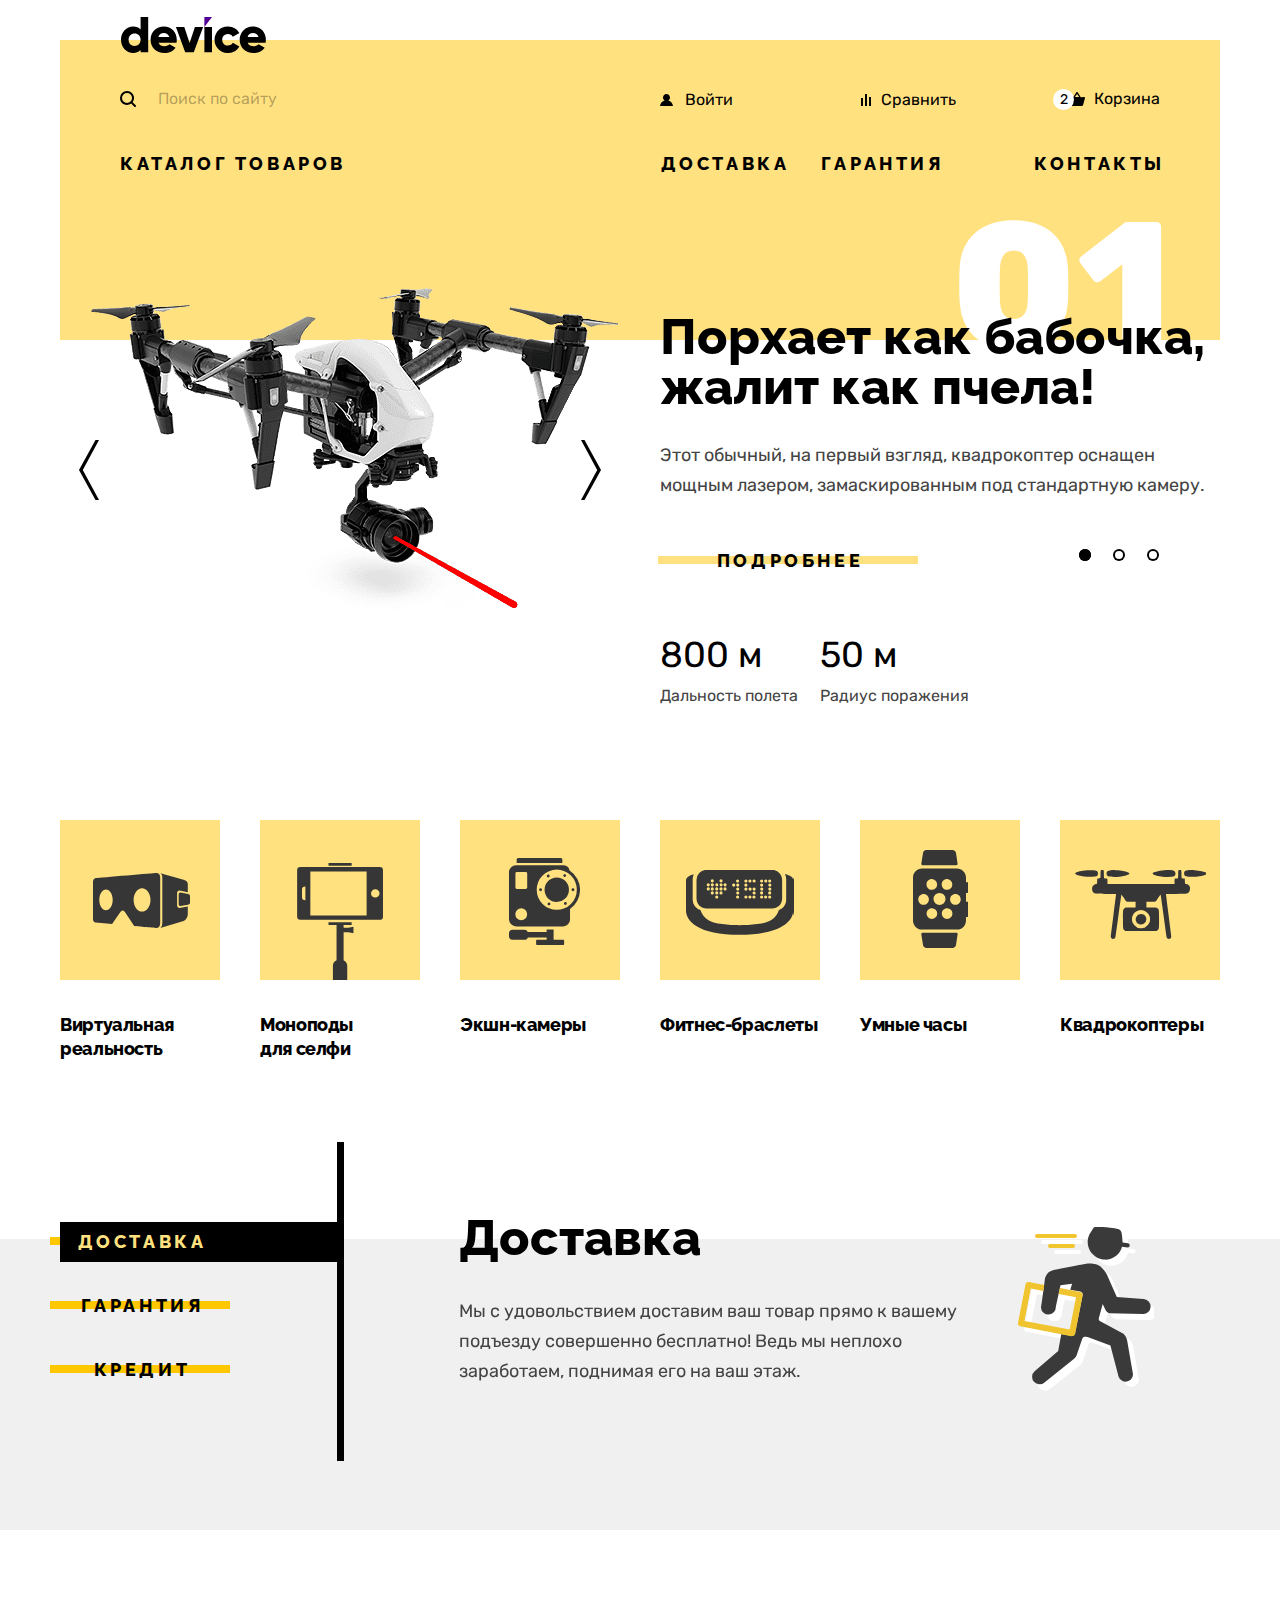
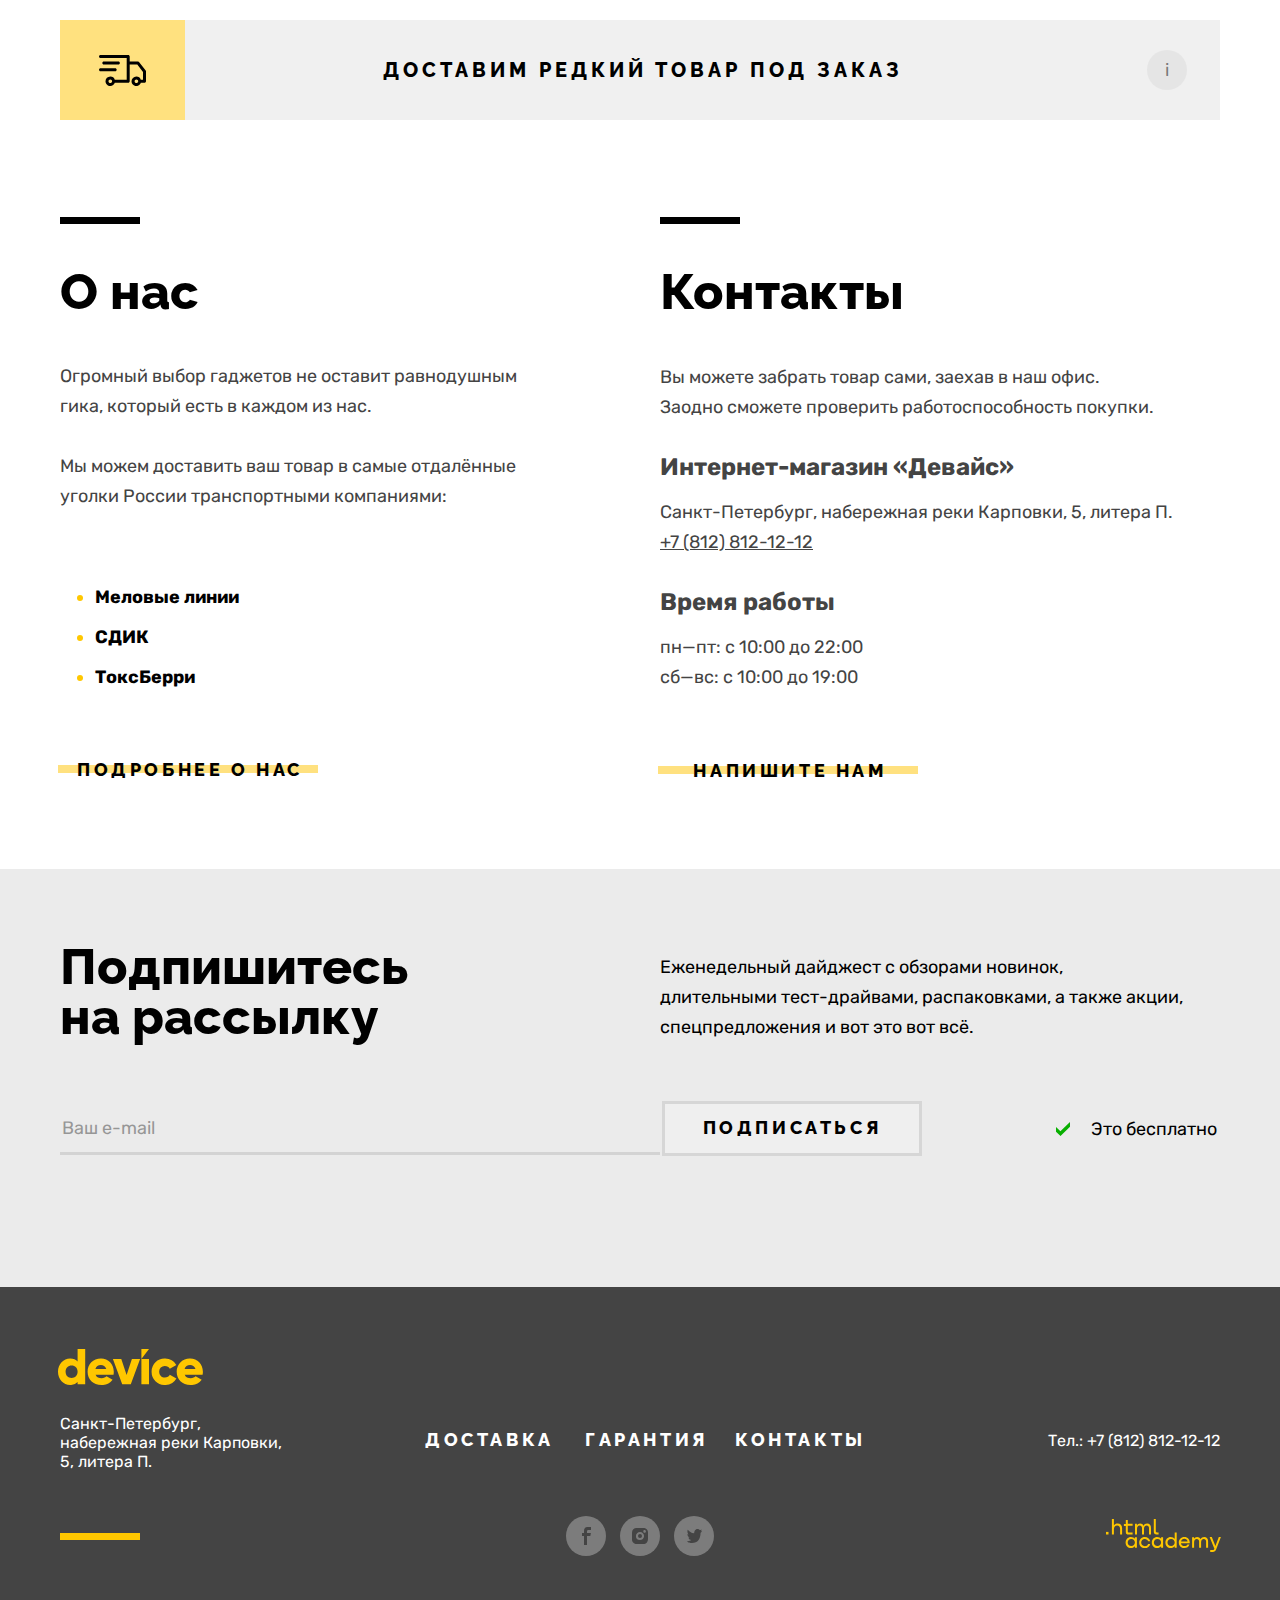
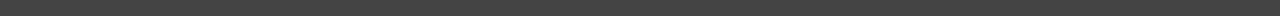
==== commit e88ecc9d: "Декоративные элементы на внутренней странице" ====
--- a/index.html
+++ b/index.html
@@ -32,19 +32,25 @@
     </div>
     <nav class="main-navigation">
       <ul class="main-navigation-item">
-        <li class="main-navigation-list"><a class="main-navigation-list-link" href="catalog.html">Каталог товаров</a>
-          <ul class="main-navigation-inside">
-            <li class="main-navigation-inside-list"><a class="main-navigation-inside-link" href="#">Виртуальная
-                реальность</a></li>
-            <li class="main-navigation-inside-list"><a class="main-navigation-inside-link" href="catalog.html">Моноподы
-                для селфи</a></li>
-            <li class="main-navigation-inside-list"><a class="main-navigation-inside-link" href="#">Экшн-камеры</a></li>
-            <li class="main-navigation-inside-list"><a class="main-navigation-inside-link" href="#">Фитнес-браслеты</a>
-            </li>
-            <li class="main-navigation-inside-list"><a class="main-navigation-inside-link" href="#">Умные часы</a></li>
-            <li class="main-navigation-inside-list"><a class="main-navigation-inside-link" href="#">Квадрокоптеры</a>
-            </li>
-          </ul>
+        <li class="main-navigation-list main-navigation-inside-catalog"><a class="main-navigation-list-link"
+            href="catalog.html">Каталог товаров</a>
+          <div class="main-navigation-inside-wrap">
+            <ul class="main-navigation-inside">
+              <li class="main-navigation-inside-list"><a class="main-navigation-inside-link" href="#">Виртуальная
+                  реальность</a></li>
+              <li class="main-navigation-inside-list"><a class="main-navigation-inside-link" href="#">Моноподы
+                  для селфи</a></li>
+              <li class="main-navigation-inside-list"><a class="main-navigation-inside-link" href="#">Экшн-камеры</a>
+              </li>
+              <li class="main-navigation-inside-list"><a class="main-navigation-inside-link"
+                  href="#">Фитнес-браслеты</a>
+              </li>
+              <li class="main-navigation-inside-list"><a class="main-navigation-inside-link" href="#">Умные часы</a>
+              </li>
+              <li class="main-navigation-inside-list"><a class="main-navigation-inside-link" href="#">Квадрокоптеры</a>
+              </li>
+            </ul>
+          </div>
         </li>
         <li class="main-navigation-list"><a class="main-navigation-list-link" href="#">Доставка</a></li>
         <li class="main-navigation-list"><a class="main-navigation-list-link" href="#">Гарантия</a></li>
@@ -55,21 +61,36 @@
   <main class="main-container">
     <section class="slider page-container">
       <h2 class="visually-hidden">Cлайдер</h2>
-      <div>
-        <button type="button" class="back"></button>
-        <button type="button" class="forward"></button>
-        <button type="button" class="pag-point"></button>
-        <button type="button" class="pag-point"></button>
-        <button type="button" class="pag-point"></button>
+      <div class="slider-controls">
+        <button type="button" class="slider-button back"></button>
+        <button type="button" class="slider-button forward"></button>
       </div>
-      <section class="slide">
+      <ol class="slider-pagination">
+        <li class="slider-pagination-item">
+          <button class="slider-pagination-button slider-pagination-button-current" type="button">
+            <span class="visually-hidden">1 слайд</span>
+          </button>
+        </li>
+        <li class="slider-pagination-item">
+          <button class="slider-pagination-button " type="button">
+            <span class="visually-hidden">2 слайд</span>
+          </button>
+        </li>
+        <li class="slider-pagination-item">
+          <button class="slider-pagination-button" type="button">
+            <span class="visually-hidden">3 слайд</span>
+          </button>
+        </li>
+      </ol>
+      <section class="slide slide-active">
         <div class="slider-img">
           <a href="#"><img src="./img/slider/quadcopter-slider.png" alt="Квадрокоптер" width="560" height="560">
           </a>
+
         </div>
         <div class="slider-info">
           <a class="slider-link" href="#">
-            <h3 class="title">Порхает как бабочка,жалит как пчела!</h3>
+            <h3 class="title">Порхает как бабочка, жалит как пчела!</h3>
           </a>
           <p class="slider-subtitle">Этот обычный, на первый взгляд, квадрокоптер оснащен мощным лазером,
             замаскированным
@@ -88,7 +109,7 @@
           </ul>
         </div>
       </section>
-      <section class="slide">
+      <section class="slide ">
         <div class="slider-img">
           <a href="#"><img src="./img/slider/fitness-watch-slider.png" alt="Фитнес-браслеты" width="560"
               height="560"></a>
@@ -108,13 +129,13 @@
           </ul>
         </div>
       </section>
-      <section class="slide">
+      <section class="slide ">
         <div class="slider-img">
           <a href="#"><img src="./img/slider/selfi-slider.png" alt="Квадрокоптер" width="560" height="560"> </a>
         </div>
         <div class="slider-info">
           <a class="slider-link" href="#">
-            <h3 class="title">Делай селфи, как Бен Стиллер! </h3>
+            <h3 class="title">Делай селфи, <br> как Бен Стиллер! </h3>
           </a>
           <p class="slider-subtitle">Самая длинная палка для селфи доступна в нашем магазине. Восемь (Восемь, Карл!)
             метров длиной и весом всего 5
@@ -137,84 +158,90 @@
           </ul>
         </div>
       </section>
+
     </section>
     <section class="page-container">
       <h2 class="visually-hidden">Популярные товары</h2>
       <ul class="popular-goods">
         <li class="popular-goods-item">
-          <div class="popular-goods-item-wrap">
-            <a tabindex="-1" class="popular-goods-item-link" href="#">
-              <p class="popular-goods-item-img virtual"></p>
-            </a>
-            <a class="popular-goods-item-text" href="#">Виртуальная реальность</a>
-          </div>
-        </li>
-        <li class="popular-goods-item">
-          <div class="popular-goods-item-wrap">
-            <a tabindex="-1" class="popular-goods-item-link" href="#">
-              <p class="popular-goods-item-img selfi"></p>
-            </a>
-            <a class="popular-goods-item-text" href="catalog.html">Моноподы <br> для селфи</a>
-          </div>
-        </li>
-        <li class="popular-goods-item">
-          <div class="popular-goods-item-wrap">
-            <a tabindex="-1" class="popular-goods-item-link" href="#">
-              <p class="popular-goods-item-img action"></p>
-            </a>
-            <a class="popular-goods-item-text" href="#">Экшн-камеры</a>
-          </div>
-        </li>
-        <li class="popular-goods-item">
-          <div class="popular-goods-item-wrap">
-            <a tabindex="-1" class="popular-goods-item-link " href="#">
-              <p class="popular-goods-item-img fitness-watch"></p>
-            </a>
-            <a class="popular-goods-item-text" href="#">Фитнес-браслеты</a>
-          </div>
-        </li>
-        <li class="popular-goods-item">
-          <div class="popular-goods-item-wrap">
-            <a tabindex="-1" class="popular-goods-item-link" href="#">
-              <p class="popular-goods-item-img smart-watch"></p>
-            </a>
-            <a class="popular-goods-item-text" href="#">Умные часы</a>
-          </div>
-        </li>
-        <li class="popular-goods-item">
-          <div class="popular-goods-item-wrap">
-            <a tabindex="-1" class="popular-goods-item-link" href="#">
-              <p class="popular-goods-item-img quadcopter"></p>
-            </a>
-            <a class="popular-goods-item-text" href="#">Квадрокоптеры</a>
-          </div>
+          <a class="popular-goods-item-link" href="#">
+            <div class="popular-goods-item-wrap">
+              <div class="popular-goods-item-img virtual">
+              </div>
+              <p class="popular-goods-item-text">Виртуальная реальность</p>
+            </div>
+          </a>
+        </li>
+        <li class="popular-goods-item">
+          <a class="popular-goods-item-link" href="catalog.html">
+            <div class="popular-goods-item-wrap">
+              <div class="popular-goods-item-img selfi">
+              </div>
+              <p class="popular-goods-item-text">Моноподы <br> для селфи</p>
+            </div>
+          </a>
+        </li>
+        <li class="popular-goods-item">
+          <a class="popular-goods-item-link" href="#">
+            <div class="popular-goods-item-wrap">
+              <div class="popular-goods-item-img action">
+              </div>
+              <p class="popular-goods-item-text">Экшн-камеры</p>
+            </div>
+          </a>
+        </li>
+        <li class="popular-goods-item">
+          <a class="popular-goods-item-link" href="#">
+            <div class="popular-goods-item-wrap">
+              <div class="popular-goods-item-img fitness-watch">
+              </div>
+              <p class="popular-goods-item-text">Фитнес-браслеты</p>
+            </div>
+          </a>
+        </li>
+        <li class="popular-goods-item">
+          <a class="popular-goods-item-link" href="#">
+            <div class="popular-goods-item-wrap">
+              <div class="popular-goods-item-img smart-watch">
+              </div>
+              <p class="popular-goods-item-text">Умные часы</p>
+            </div>
+          </a>
+        </li>
+        <li class="popular-goods-item">
+          <a class="popular-goods-item-link" href="#">
+            <div class="popular-goods-item-wrap">
+              <div class="popular-goods-item-img quadcopter">
+              </div>
+              <p class="popular-goods-item-text">Квадрокоптеры</p>
+            </div>
+          </a>
         </li>
       </ul>
     </section>
-    <section class="mail">
+    <section class="delivery-slider">
       <div class="page-container">
         <h2 class="visually-hidden">Наши сервисы</h2>
         <div class="services-slider">
-          <div class="services-btn">
-            <button class="services-btn services-btn-active" type="button">Доставка</button>
-            <button class="services-btn" type="button">Гарантия</button>
-            <button class="services-btn" type="button">Кредит</button>
+          <div class="services-btn-wrap">
+            <button class="product-button services-btn services-btn-active" type="button">Доставка</button>
+            <button class="product-button services-btn  " type="button">Гарантия</button>
+            <button class="product-button services-btn  " type="button">Кредит</button>
           </div>
-          <div>
-            <div class="services-slider-wrap">
+          <div class="services-slider-right">
+            <div class="services-slider-wrap services-slider-wrap-active">
               <h3 class="title">Доставка</h3>
               <p class="services-slider-subtitle delivery-icon">Мы с удовольствием доставим ваш товар прямо
                 к вашему подъезду совершенно бесплатно! Ведь
                 мы неплохо заработаем, поднимая его на ваш этаж.</p>
             </div>
-
-            <div class="services-slider-wrap">
+            <div class="services-slider-wrap ">
               <h3 class="title">Гарантия</h3>
               <p class="services-slider-subtitle warranty-icon">Если из-за возгорания купленного у нас товара у вас
                 сгорит дом — не переживайте, мы выдадим вам новый.
                 Товар, не дом, конечно же.</p>
             </div>
-            <div class="services-slider-wrap">
+            <div class="services-slider-wrap  ">
               <h3 class="title">Кредит</h3>
               <p class="services-slider-subtitle credit-icon">Залезть в долговую яму стало проще! Кредитные консультанты
                 подберут
--- a/css/style.css
+++ b/css/style.css
@@ -52,6 +52,7 @@
   --transparent-black10: rgba(0, 0, 0, 0.1);
   --transparent-black20: rgba(0, 0, 0, 0.2);
   --transparent-black30: rgba(0, 0, 0, 0.3);
+  --transparent-black50: rgba(0, 0, 0, 0.5);
   --transparent-black60: rgba(0, 0, 0, 0.6);
   --transparent-white30: rgba(255, 255, 255, 0.3);
   --transparent-dark30: rgb(68, 68, 68, 0.3);
@@ -104,6 +105,7 @@
   background-color: var(--light-yellow);
   min-width: 1160px;
   margin: 0 auto;
+  min-height: 186px;
 }
 
 .header-logo {
@@ -269,13 +271,20 @@
 .user-list-item-compare {
   position: relative;
   padding-left: 43px;
-  left: 63px;
+  left: 5px;
   width: 112px;
   height: 19px;
   background-image: url("../img/icons/compare.svg");
   background-repeat: no-repeat;
   background-position: 23px;
   background-size: 10px 12px;
+}
+
+.user-list-link-out {
+  opacity: 0.3;
+  position: absolute;
+  bottom: -4px;
+  left: -18px;
 }
 
 .numbers {
@@ -372,18 +381,140 @@
 .page-content-header {
   padding-top: 37px;
   padding-bottom: 16px;
-  padding-left: 122px;
+  padding-left: 61px;
 }
 
 .slider {
+  position: relative;
+  display: grid;
+  grid-template-areas: "slide";
   color: var(--dark);
+  counter-reset: section;
+  margin-top: -36px;
+}
+
+.slider-controls {
+  position: absolute;
+  z-index: 2;
+  top: 280px;
+  padding: 0px 9px;
+  display: flex;
+  justify-content: flex-start;
+  width: 100%;
+  transform: translateY(-50%);
+  z-index: 10;
+}
+
+.slider-button {
+  display: block;
+  outline: none;
+  border: none;
+  width: 40px;
+  height: 80px;
+  background: transparent;
+  cursor: pointer;
+  padding: 10px;
+  background-image: url(../img/icons/left-tall-arrow.svg);
+  background-position: center;
+  background-repeat: no-repeat;
+  background-size: 20px 60px;
+  margin-top: 30px;
+  margin-bottom: 30px;
+}
+
+.forward {
+  transform: rotate(180deg);
+  margin-left: 462px;
+}
+
+.slider-button:hover {
+  opacity: 0.6;
+}
+
+.slider-button:focus {
+  box-shadow: inset 0 0 0 2px var(--purple);
+  border-radius: 6px;
+}
+
+.slider-button:active {
+  opacity: 0.3;
+}
+
+.slider-pagination {
+  position: absolute;
+  z-index: 2;
+  top: 350px;
+  right: 50px;
+  display: flex;
+  flex-wrap: wrap;
+  justify-content: center;
+  margin: 0;
+  padding: 0;
+  list-style: none;
+}
+
+.slider-pagination-item {
+  margin: 0 11px;
+}
+
+.slider-pagination-button {
+  width: 12px;
+  height: 12px;
+  margin: 0;
+  padding: 0;
+  box-shadow: inset 0 0 0 2px var(--black);
+  border-radius: 50%;
+  border: none;
+  outline: none;
+  cursor: pointer;
+  background: transparent;
+}
+
+
+.slider-pagination-button:hover:not(.slider-pagination-button-current) {
+  opacity: 0.6;
+}
+
+.slider-pagination-button:focus:not(.slider-pagination-button-current) {
+  box-shadow: inset 0 0 0 2px var(--purple);
+  border-radius: 50%;
+}
+
+.slider-pagination-button:active:not(.slider-pagination-button-current) {
+  opacity: 0.3;
+}
+
+.slider-pagination-button-current {
+  background-color: var(--black);
+  cursor: default;
 }
 
 .slide {
+  grid-area: slide;
+  opacity: 0;
+  z-index: 0;
   margin: 0;
   padding: 0;
   display: flex;
   justify-content: space-between;
+  background-image: linear-gradient(180deg, #FFE17F 150px, white 150px);
+}
+
+.slide-active {
+  opacity: 1;
+  z-index: 1;
+}
+
+.slide::before {
+  position: absolute;
+  right: 48px;
+  top: 82px;
+  counter-increment: section;
+  content: "0"counter(section) "";
+  font-weight: 800;
+  font-size: 180px;
+  line-height: 30px;
+  color: var(--white);
 }
 
 .slider-img {
@@ -391,12 +522,12 @@
 }
 
 .slider-info {
+  position: relative;
   width: 560px;
 }
 
 .slider-subtitle {
-  margin: 0;
-  padding: 28px 0 47px;
+  margin: 28px 0 40px;
 }
 
 .slider-advantage {
@@ -421,7 +552,7 @@
 .slider-list {
   margin: 0;
   padding: 0;
-  padding-top: 63px;
+  padding-top: 59px;
   width: 320px;
   display: grid;
   grid-template-columns: repeat(3, 160px);
@@ -471,8 +602,20 @@
   width: 540px;
 }
 
+.main-navigation-inside-catalog {
+  position: relative;
+}
+
+.main-navigation-inside-wrap {
+  position: absolute;
+  background-color: var(--light-yellow);
+  width: 1160px;
+  left: -44px;
+  display: none;
+}
+
 .popular-goods {
-  margin: 0;
+  margin-top: 61px;
   padding: 0;
   display: grid;
   grid-template-columns: repeat(6, 160px);
@@ -487,6 +630,7 @@
   /* display: flex;
   justify-content: space-between;
   flex-direction: column; */
+
   display: grid;
   grid-template-columns: 160px;
   grid-template-rows: 160px 33px min-content;
@@ -508,6 +652,7 @@
   grid-column: 1/2;
   font-family: Railway, Impact, sans-serif;
   font-size: 18px;
+  margin: 0;
   color: var(--black);
   line-height: 24px;
   letter-spacing: -0.02em;
@@ -516,6 +661,8 @@
 }
 
 .popular-goods-item-img {
+  position: relative;
+  z-index: 1;
   grid-row: 1 / 2;
   margin: 0;
   width: 160px;
@@ -525,33 +672,64 @@
 
 }
 
-.virtual {
-  background-position: 51% 50%;
+
+.virtual::before {
+  position: absolute;
+  content: "";
+  width: 97px;
+  height: 55px;
+  top: 33%;
+  right: 19%;
   background-image: url(../img/catalog-icons/vr.svg);
 }
 
-.selfi {
-  background-position: 50% 100%;
+.selfi::before {
+  position: absolute;
+  content: "";
+  width: 86px;
+  height: 117px;
+  top: 27%;
+  right: 23%;
   background-image: url(../img/catalog-icons/selfi.svg);
 }
 
-.action {
-  background-position: 56% 52%;
+.action::before {
+  position: absolute;
+  content: "";
+  width: 71px;
+  height: 87px;
+  top: 24%;
+  right: 25%;
   background-image: url(../img/catalog-icons/action.svg);
 }
 
-.fitness-watch {
-  background-position: 50% 53%;
+.fitness-watch::before {
+  position: absolute;
+  content: "";
+  width: 108px;
+  height: 65px;
+  top: 31%;
+  right: 16%;
   background-image: url(../img/catalog-icons/fitness-watch.svg);
 }
 
-.smart-watch {
-  background-position: 51% 50%;
+.smart-watch::before {
+  position: absolute;
+  content: "";
+  width: 55px;
+  height: 98px;
+  top: 19%;
+  left: 33%;
   background-image: url(../img/catalog-icons/smart-watch.svg);
 }
 
-.quadcopter {
-  background-position: 50% 54%;
+.quadcopter::before {
+  position: absolute;
+  content: "";
+  width: 131px;
+  height: 69px;
+  top: 31%;
+  right: 9%;
   background-image: url(../img/catalog-icons/quadcopter.svg);
 }
 
@@ -559,36 +737,32 @@
   background-color: var(--yellow);
 }
 
-.popular-goods-item-wrap:active .quadcopter {
+.popular-goods-item-link:focus-within .popular-goods-item-img {
+  box-shadow: 0 0 0 5px var(--purple);
+}
+
+.popular-goods-item-link:focus-within .popular-goods-item-text {
+  color: var(--purple);
+}
+
+.popular-goods-item-wrap:active .virtual::before,
+.popular-goods-item-wrap:active .selfi::before,
+.popular-goods-item-wrap:active .action::before,
+.popular-goods-item-wrap:active .fitness-watch::before,
+.popular-goods-item-wrap:active .smart-watch::before,
+.popular-goods-item-wrap:active .quadcopter::before {
   opacity: 0.3;
 }
 
-.popular-goods-item-wrap:active .popular-goods-item-text {
+.popular-goods-item-link:active .popular-goods-item-text {
   color: var(--transparent-black30);
 }
 
-.popular-goods-item-wrap:focus-within .popular-goods-item-img {
-  box-shadow: 0 0 0 5px var(--purple);
-}
-
-.popular-goods-item-wrap:focus-within .popular-goods-item-text {
-  color: var(--purple);
-}
-
-/* .popular-goods-item-wrap:focus{
-  color: var(--purple);
-   box-shadow: 0 0 0 5px var(--purple);
-
-}
- */
+
 .services-slider {
   display: flex;
 }
 
-.services-slider-wrap {
-  width: 501px;
-  margin-left: 200px;
-}
 
 .services-slider-subtitle {
   position: relative;
@@ -612,8 +786,8 @@
 
 .warranty-icon::before {
   position: absolute;
-  bottom: -5px;
-  left: 559px;
+  bottom: -12px;
+  left: 543px;
   content: "";
   width: 171px;
   height: 195px;
@@ -624,7 +798,7 @@
 .credit-icon::before {
   position: absolute;
   bottom: -5px;
-  left: 559px;
+  left: 534px;
   content: "";
   width: 156px;
   height: 188px;
@@ -633,6 +807,7 @@
 }
 
 .title {
+  display: block;
   margin: 0;
   padding: 0;
   font-family: Railway, Impact, sans-serif;
@@ -641,19 +816,76 @@
   color: var(--black);
 }
 
-.services-btn {
+.slider .title {
+  margin-top: 122px;
+}
+
+.services-slider-right {
+  display: grid;
+  grid-template-areas: "services-slider-wrap";
+}
+
+.services-slider-wrap {
+  grid-area: services-slider-wrap;
+  width: 501px;
+  margin-left: 227px;
+  opacity: 0;
+  z-index: 0;
+}
+
+.services-slider-wrap-active {
+  opacity: 1;
+  z-index: 1;
+}
+
+.services-slider-wrap .title {
+  margin-top: 74px;
+}
+
+.services-btn-wrap {
+  position: relative;
   font-family: Railway, Impact, sans-serif;
   font-size: 18px;
   line-height: 21px;
   text-transform: uppercase;
   display: flex;
   flex-direction: column;
-}
-
-.services-btn-active {
+  margin-left: -8px;
+  margin-top: 59px;
+}
+
+.services-btn-wrap::before {
+  position: absolute;
+  content: "";
+  left: 285px;
+  bottom: 45px;
+  width: 7px;
+  height: 319px;
+  background-color: var(--black);
+}
+
+.services-btn {
+  margin-top: 23px;
+  background: transparent;
+}
+
+/* .services-btn-active {
+  position: relative;
   color: var(--light-yellow);
-}
-
+
+}
+
+.services-btn-active::after {
+  position: absolute;
+  top: 0px;
+  left: 12px;
+  z-index: -1;
+  content: "";
+  width: 280px;
+  height: 40px;
+  background-color: var(--black);
+}
+ */
 .delivery-wrapper {
   display: flex;
   position: relative;
@@ -877,7 +1109,6 @@
   color: var(--transparent-black30);
 }
 
-
 .black-layer::before {
   position: absolute;
   content: "";
@@ -887,10 +1118,17 @@
   background-image: url(../img/black-divider.svg);
 }
 
+.delivery-slider {
+  min-height: 391px;
+  margin-top: 78px;
+  margin-bottom: -10px;
+  color: var(--dark);
+  background-image: linear-gradient(180deg, var(--white) 100px, var(--light) 100px);
+}
+
 .mail {
   margin-top: 78px;
-  color: var(--dark);
-  background-color: var(--light);
+  background-color: var(--light-grey);
 }
 
 .mail-inner {
@@ -1229,32 +1467,106 @@
 }
 
 .breadcrumbs-list {
-  margin: 0;
-  padding: 0;
+  padding: 0;
+  margin-left: -14px;
   display: flex;
   list-style: none;
-  padding-top: 23px;
+  padding-top: 2px;
+}
+
+.background {
+  height: 100%;
+  background: linear-gradient(to right, var(--grey) 28%, var(--light-grey) 28%),
+    linear-gradient(to right, var(--light-grey) 51%, var(--white) 51%);
+  background-size: 131% 70px, 72% 100%;
+  background-position-y: 13px;
+  background-repeat: no-repeat;
 }
 
 .catalog {
   display: flex;
+
 }
 
 .breadcrumbs-list-item {
-  opacity: 0.6;
+  position: relative;
+  margin-right: 11px;
 }
 
 .breadcrumbs-list-link {
+  display: block;
+  padding: 5px 12px;
   text-decoration: none;
+  outline: none;
+  color: var(--transparent-black60);
+}
+
+.breadcrumbs-list-item::before {
+  position: absolute;
+  z-index: 5;
+  content: "";
+  top: 12px;
+  left: -7px;
+  width: 4px;
+  height: 7px;
+  background-position: center;
+  background-repeat: no-repeat;
+  background-size: 4px 7px;
+  background-image: url(../img/icons/arrow.svg);
+  opacity: 0.3;
+}
+
+.breadcrumbs-list-item:first-child::before {
+  display: none;
+}
+
+.breadcrumbs-list-link:hover {
   color: var(--black);
+}
+
+
+
+.breadcrumbs-list-link:focus {
+  box-shadow: 0 0 0 5px var(--purple);
+}
+
+.breadcrumbs-list-link:active {
+  color: var(--transparent-black30);
 }
 
 .filter-title {
   font-family: Railway, Impact, sans-serif;
   font-size: 16px;
   line-height: 19px;
+  letter-spacing: 0.2em;
   text-transform: uppercase;
-  background-color: var(--grey);
+}
+
+.product-card {
+  position: relative;
+}
+
+.product-card-new {
+  position: absolute;
+  top: 29px;
+  right: 27px;
+  display: none;
+  width: 60px;
+  height: 60px;
+  font-family: Railway, Impact, sans-serif;
+  font-weight: 800;
+  font-size: 16px;
+  line-height: 60px;
+  text-align: center;
+  color: var(--transparent-black60);
+  text-transform: uppercase;
+  letter-spacing: 0.1em;
+  box-shadow: inset 0 0 0 2px var(--transparent-black60);
+  border-radius: 50%;
+}
+
+.product-card-new-active {
+  display: block;
 }
 
 .product-card-title {
@@ -1266,14 +1578,17 @@
 }
 
 .filter {
-  background-color: var(--light-grey);
   width: 207px;
+  margin-top: 25px;
+  margin-left: 61px;
 }
 
 .catalog-right-column {
   padding: 0;
   width: 760px;
   padding-bottom: 62px;
+  margin-top: 17px;
+  margin-left: 132px;
 }
 
 .filter-subtitle {
@@ -1288,11 +1603,11 @@
 }
 
 .sorting {
-  margin: 0;
   padding: 0;
   display: flex;
   justify-content: space-between;
-  background-color: var(--light-grey);
+  align-items: center;
+  margin-bottom: 72px;
 }
 
 .sorting-title {
@@ -1303,27 +1618,94 @@
   letter-spacing: 0.2em;
 }
 
+.sorting-details {
+  position: relative;
+}
+
+.sorting-details-summary {
+  position: relative;
+  display: flex;
+  outline: none;
+  padding: 4px 41px 7px 13px;
+}
+
+.sorting-details-summary::before {
+  position: absolute;
+  content: "";
+  top: 12px;
+  left: 191px;
+  width: 11px;
+  height: 6px;
+  background-image: url(../img/icons/arrow-down.svg);
+  background-repeat: no-repeat;
+  background-size: 11px 6px;
+}
+
+.sorting-details-summary:hover {
+  opacity: 0.6;
+}
+
+.sorting-details-summary:focus {
+  box-shadow: 0 0 0 5px var(--purple);
+}
+
+.sorting-details-summary:active {
+  opacity: 0.3;
+}
+
+.sorting-breadcrumbs-list {
+  display: flex;
+  list-style: none;
+  margin-left: 226px;
+  margin-right: -10px;
+}
+
+.sorting-breadcrumbs-item-link {
+  display: block;
+  padding: 6px 10px;
+  outline: none;
+}
+
+.sorting-up-path {
+  fill: var(--transparent-black20);
+}
+
+.sorting-down-path {
+  fill: var(--black);
+}
+
+.sorting-up-path:hover,
+.sorting-down-path:hover {
+  fill: var(--transparent-black50);
+}
+
+.sorting-breadcrumbs-item-link:focus,
+.sorting-breadcrumbs-item-link:focus {
+  box-shadow: 0 0 0 5px var(--purple);
+}
+
 .product {
+  /*  position: relative; */
   margin: 0;
   display: grid;
   grid-template-columns: repeat(2, 360px);
-  gap: 48px 40px;
+  gap: 46px 40px;
+
 }
 
 .product-card-description {
   display: flex;
   justify-content: space-between;
   align-items: center;
-  text-align: center;
-  padding-top: 26px;
+  padding-top: 32px;
 }
 
 .product-card-link {
-  font-weight: 700;
   font-size: 18px;
   line-height: 24px;
   text-decoration: none;
   color: var(--black);
+  outline: none;
 }
 
 .product-card-price {
@@ -1331,6 +1713,87 @@
   line-height: 21px;
   color: var(--dark);
 }
+
+.product-card-hover {
+  position: absolute;
+  top: 0;
+  left: 0;
+  width: 360px;
+  height: 380px;
+  display: none;
+  padding-top: 170px;
+  padding-left: 92px;
+  align-items: center;
+  background-color: rgba(240, 240, 240, 0.8);
+}
+
+.product-button {
+  position: relative;
+  z-index: 1;
+  display: block;
+  font-family: Railway, Impact, sans-serif;
+  color: var(--black);
+  font-size: 18px;
+  line-height: 21px;
+  width: 180px;
+  text-transform: uppercase;
+  text-align: center;
+  text-decoration: none;
+  letter-spacing: 0.2em;
+  border: none;
+  cursor: pointer;
+  outline: none;
+  padding: 10px 0;
+}
+
+.product-button::before {
+  content: "";
+  position: absolute;
+  width: inherit;
+  height: 8px;
+  z-index: -1;
+  top: 50%;
+  left: -2px;
+  margin-top: -5px;
+  background-color: var(--yellow);
+}
+
+.product-button:hover::before {
+  top: 0;
+  height: 40px;
+  margin: 0;
+  transition: top .7s, height .7s, margin .7s;
+}
+
+.submit-button {
+  width: 200px;
+}
+
+.pic {
+  display: block;
+  /* box-shadow:  0 0 0 5px var(--purple); */
+}
+
+.product-card:hover .product-card-hover {
+  display: block;
+}
+
+.product-card-link:focus-within .pic {
+  outline: none;
+  border: none;
+  outline: 5px solid var(--purple);
+  outline-offset: -5px;
+}
+
+.product-card-link:focus-within .product-card-title,
+.product-card-link:focus-within .product-card-price {
+  outline: none;
+  color: var(--purple);
+}
+
+/* .product-card:focus .product-card-description{
+  color: var(--purple);
+} */
 
 .load-more {
   display: flex;
@@ -1340,36 +1803,51 @@
   line-height: 19px;
   width: 760px;
   height: 55px;
-  margin-top: 50px;
-  margin-bottom: 51px;
+  margin-top: 71px;
+  margin-bottom: 49px;
   align-items: center;
   text-decoration: none;
   text-transform: uppercase;
   color: var(--black);
   border: 3px solid var(--transparent-black10);
   letter-spacing: 0.2em;
+  outline: none;
+}
+
+.load-more:hover {
+  border: 3px solid var(--black);
+}
+
+.load-more:focus {
+  border: transparent;
+  box-shadow: inset 0 0 0 5px var(--purple);
+}
+
+.load-more:active {
+  opacity: 0.3;
 }
 
 .pagination {
-  padding: 0 30px;
+  padding: 0;
   display: flex;
   justify-content: space-between;
   align-items: center;
   width: 760px;
   height: 70px;
+  letter-spacing: 0.2em;
   background-color: var(--light-grey);
 }
 
 .pagination-item {
   list-style: none;
-  color: var(--dark);
-  opacity: 0.3;
 }
 
 .pagination-item-link {
   display: block;
   text-decoration: none;
+  outline: none;
   color: var(--black);
+
   /*
   width: 30px;
   height: 30px;*/
@@ -1382,9 +1860,9 @@
   opacity: 1;
 }
 
-.pagination-item {
+/* .pagination-item {
   padding: 0 15px;
-}
+} */
 
 .pagination-item-first {
   margin-right: auto;
@@ -1395,3 +1873,72 @@
   margin-left: auto;
   padding: 0;
 }
+
+.pagination-item-first-link {
+  padding: 25px 26px 25px 29px;
+}
+
+.pagination-item-last-link {
+  padding: 25px 29px 25px 14px;
+}
+
+.pagination-item-link-numbers {
+  padding: 8px 14px 11px 14px;
+  color: var(--transparent-dark30);
+}
+
+.pagination-item-link-numbers:hover {
+  color: var(--dark);
+}
+
+.pagination-item-link-numbers:focus {
+  box-shadow: inset 0 0 0 5px var(--purple);
+}
+
+.pagination-item-link-numbers:active {
+  color: var(--dark);
+  opacity: 0.1;
+}
+
+.pagination-item-first-link:hover,
+.pagination-item-last-link:hover {
+  background-color: var(--grey);
+}
+
+.pagination-item-first-link:focus,
+.pagination-item-last-link:focus {
+  background-color: var(--light);
+  box-shadow: inset 0 0 0 5px var(--purple);
+}
+
+
+.pagination-item-first-link:active,
+.pagination-item-last-link:active {
+  background-color: var(--grey);
+  color: var(--transparent-black30);
+}
+
+.services-btn-active {
+  position: relative;
+  color: var(--light-yellow);
+
+}
+
+.services-btn-active::after {
+  position: absolute;
+  top: 1px;
+  left: 8px;
+  z-index: -1;
+  content: "";
+  width: 280px;
+  height: 40px;
+  background-color: var(--black);
+}
+
+.modal-delivery {
+  display: block;
+  padding: 72px 80px 88px 80px;
+  width: 920px;
+  height: 580px;
+  border: 10px solid #000000;
+}
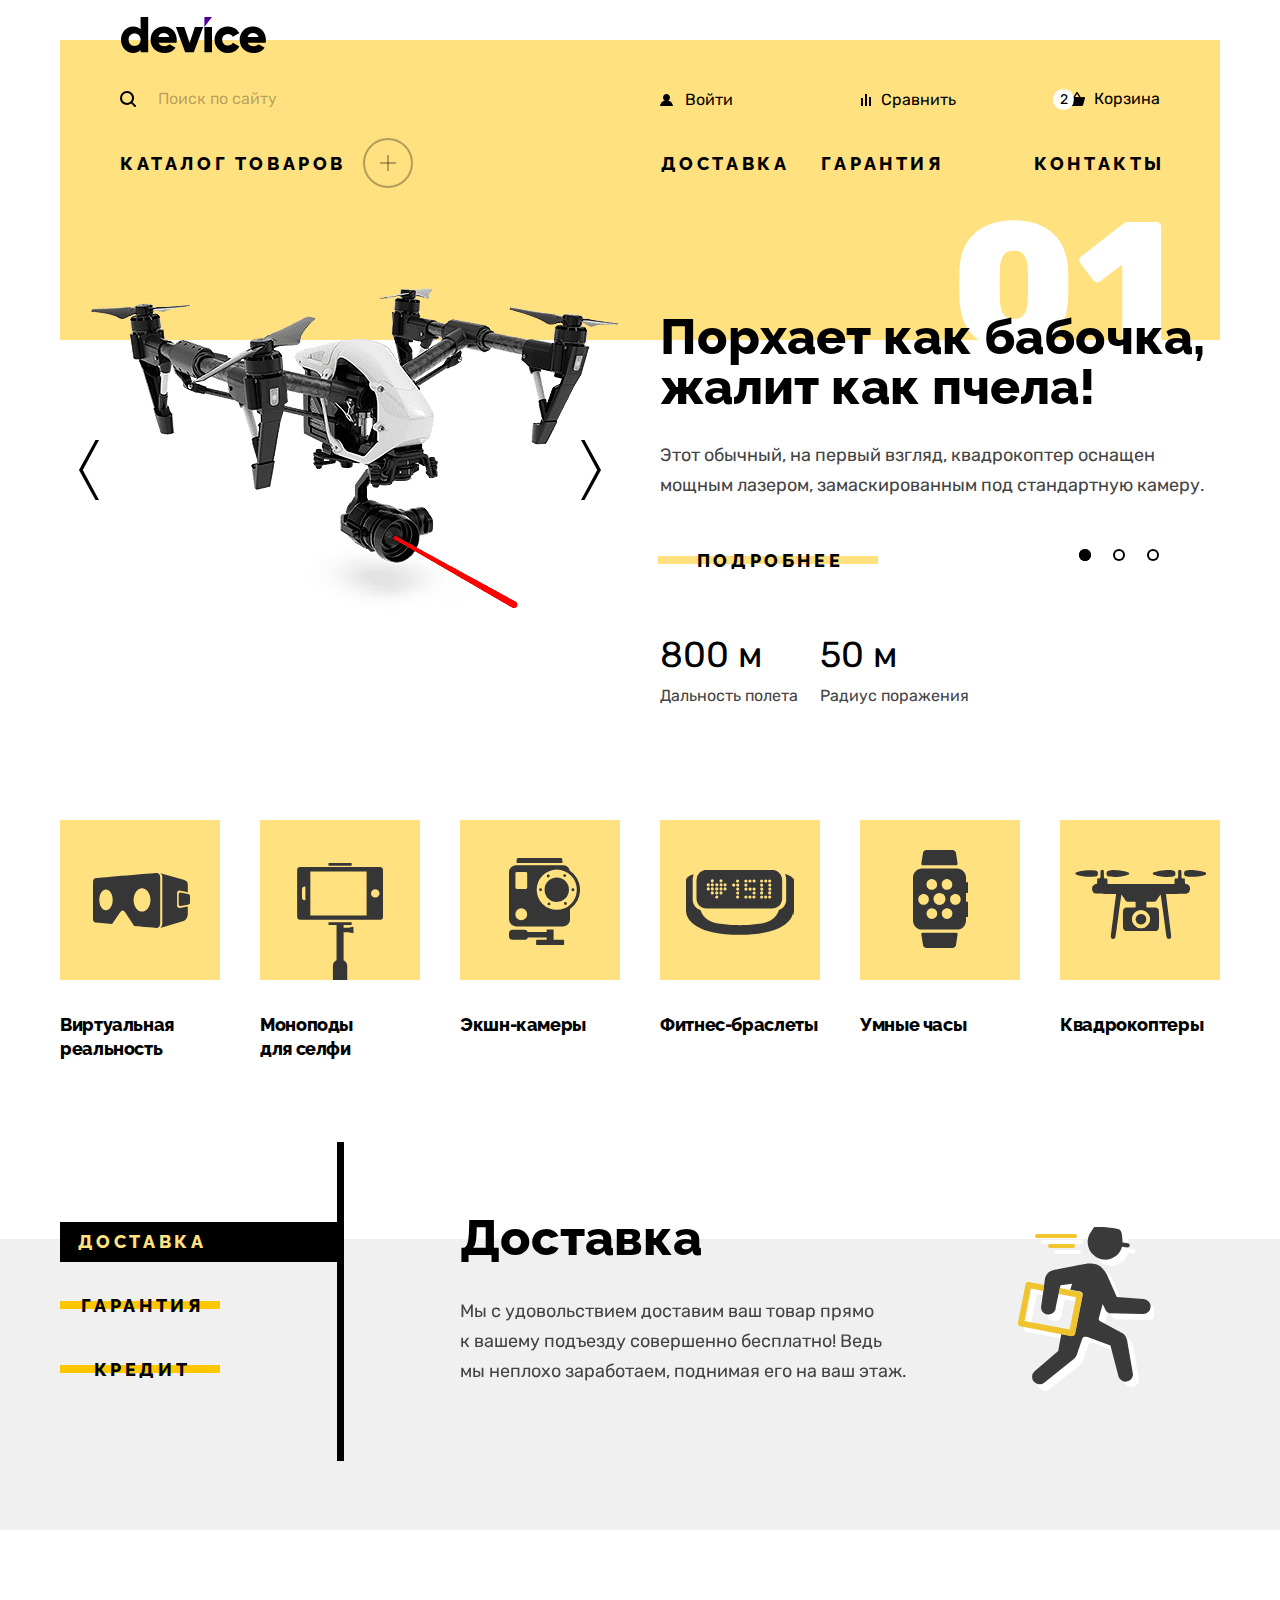
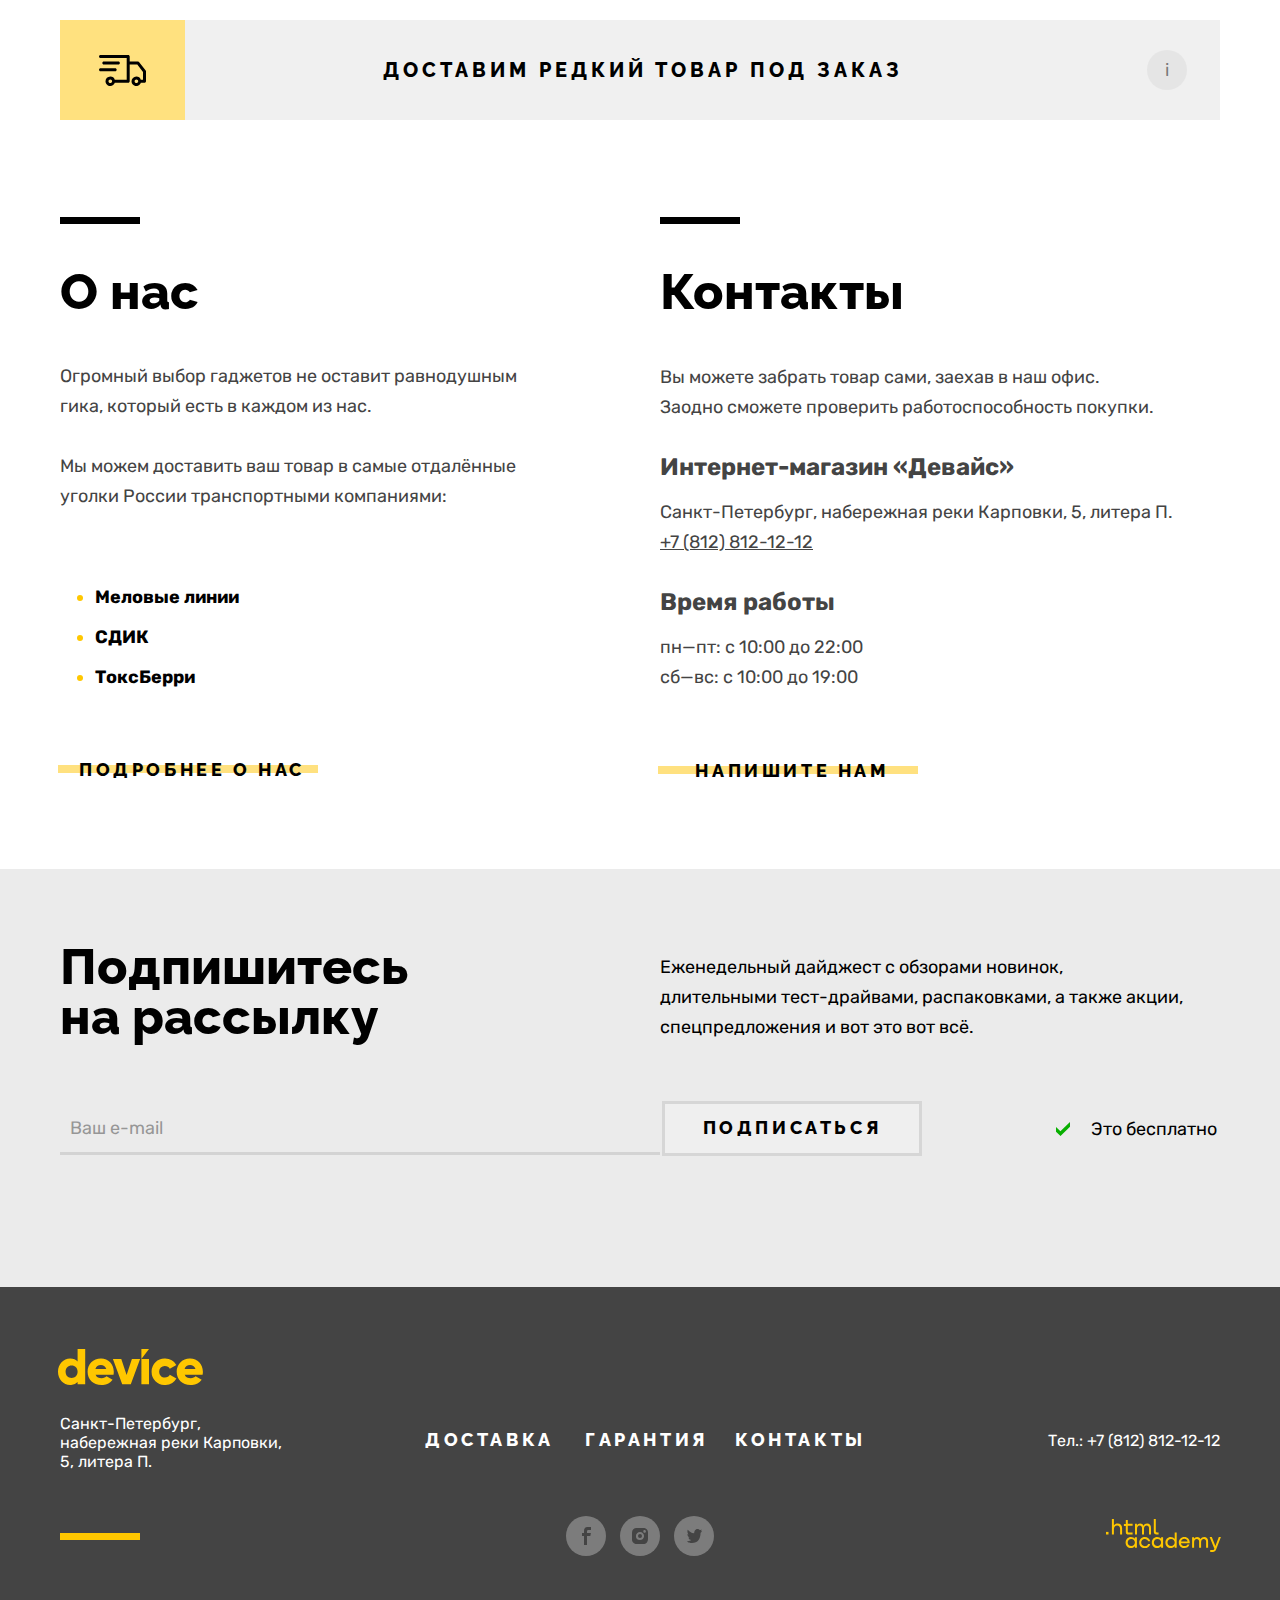
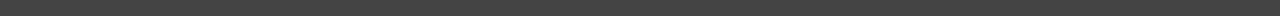
==== commit af54eb06: "Попапы, слайдеры, формы" ====
--- a/index.html
+++ b/index.html
@@ -13,6 +13,11 @@
 </head>
 
 <body>
+  <!-- 
+    1. не смог решить как спрятать плюсик где каталог товаров,остальные псевдо нормально работают :66
+    2. Не знаю как двигать кнопки хедера "Войти" "Сравнить""Корзина", можно наверное абсолютом но думаю такое себе решение, :31
+    3.В каталоге где фильтр где раздел bluetooth не могу подогнать под pixel perfect :1844
+   -->
   <header class="page-header">
     <h1 class="visually-hidden">Интернет-магазин "DEVICE"</h1>
     <a class="header-logo" aria-current="page"><img src="./img/logos/logo.svg" width="145" height="36"
@@ -27,27 +32,52 @@
         <li class="user-list-item "><a class="user-list-link user-list-item-compare" href="#">Сравнить</a></li>
         <li class="user-list-item"><a class="user-list-link user-list-item-cart" href="#">Корзина<span
               class="numbers">2</span></a>
+          <div class="popover-cart ">
+            <ul class="popover-cart-list">
+              <li class="popover-cart-item">
+                <a class="popover-cart-item-link" href="#"><img src="./img/amateur-selfie.jpg" class="pic"
+                    alt="Любительская селфи-палка" width="41" height="43">
+                  <p class="popover-cart-item-text"> Любительская селфи-палка</p>
+                </a>
+                <button class="delete"><span class="visually-hidden">Удалить из корзины</span>
+                </button>
+              </li>
+              <li class="popover-cart-item">
+                <a class="popover-cart-item-link" href="#">
+                  <img src="./img/prof-selfie.jpg" class="pic" alt="Любительская селфи-палка" width="41" height="43">
+                  <p class="popover-cart-item-text"> Профессиональная селфи-палка</p>
+                </a>
+                <button class="delete"><span class="visually-hidden">Удалить из корзины</span>
+                </button>
+              </li>
+            </ul>
+            <div class="popover-cart-goods">
+              <p class="popover-cart-goods-text">Товаров: <span>2</span></p>
+              <p class="popover-cart-goods-text">Сумма: <span>2000 &#8381;</span> </p>
+            </div>
+            <button class="open-cart">Открыть корзину</button>
+          </div>
         </li>
       </ul>
     </div>
     <nav class="main-navigation">
       <ul class="main-navigation-item">
-        <li class="main-navigation-list main-navigation-inside-catalog"><a class="main-navigation-list-link"
-            href="catalog.html">Каталог товаров</a>
-          <div class="main-navigation-inside-wrap">
+        <li class="main-navigation-list main-navigation-inside-catalog">
+          <a class="main-navigation-list-link  main-navigation-list-link-circle" href="catalog.html">Каталог товаров</a>
+          <span class="main-navigation-link-catalog"></span>
+          <div class="catalog-wrap">
             <ul class="main-navigation-inside">
-              <li class="main-navigation-inside-list"><a class="main-navigation-inside-link" href="#">Виртуальная
-                  реальность</a></li>
-              <li class="main-navigation-inside-list"><a class="main-navigation-inside-link" href="#">Моноподы
-                  для селфи</a></li>
-              <li class="main-navigation-inside-list"><a class="main-navigation-inside-link" href="#">Экшн-камеры</a>
+              <li class="main-navigation-inside-list">
+                <a class="main-navigation-inside-link" href="#">Виртуальная реальность</a>
+                <a class="main-navigation-inside-link" href="catalog.html">Моноподы для селфи</a>
+                <a class="main-navigation-inside-link" href="#">Экшн-камеры</a>
               </li>
-              <li class="main-navigation-inside-list"><a class="main-navigation-inside-link"
-                  href="#">Фитнес-браслеты</a>
+              <li class="main-navigation-inside-list">
+                <a class="main-navigation-inside-link" href="#">Фитнес-браслеты</a>
+                <a class="main-navigation-inside-link" href="#">Умные часы</a>
               </li>
-              <li class="main-navigation-inside-list"><a class="main-navigation-inside-link" href="#">Умные часы</a>
-              </li>
-              <li class="main-navigation-inside-list"><a class="main-navigation-inside-link" href="#">Квадрокоптеры</a>
+              <li class="main-navigation-inside-list">
+                <a class="main-navigation-inside-link" href="#">Квадрокоптеры</a>
               </li>
             </ul>
           </div>
@@ -224,16 +254,15 @@
         <h2 class="visually-hidden">Наши сервисы</h2>
         <div class="services-slider">
           <div class="services-btn-wrap">
-            <button class="product-button services-btn services-btn-active" type="button">Доставка</button>
-            <button class="product-button services-btn  " type="button">Гарантия</button>
-            <button class="product-button services-btn  " type="button">Кредит</button>
+            <button class="button services-btn services-btn-active" type="button">Доставка</button>
+            <button class="button services-btn  " type="button">Гарантия</button>
+            <button class="button services-btn  " type="button">Кредит</button>
           </div>
           <div class="services-slider-right">
             <div class="services-slider-wrap services-slider-wrap-active">
               <h3 class="title">Доставка</h3>
-              <p class="services-slider-subtitle delivery-icon">Мы с удовольствием доставим ваш товар прямо
-                к вашему подъезду совершенно бесплатно! Ведь
-                мы неплохо заработаем, поднимая его на ваш этаж.</p>
+              <p class="services-slider-subtitle delivery-icon">Мы с удовольствием доставим ваш товар прямо <br> к
+                вашему подъезду совершенно бесплатно! Ведь <br> мы неплохо заработаем, поднимая его на ваш этаж.</p>
             </div>
             <div class="services-slider-wrap ">
               <h3 class="title">Гарантия</h3>
@@ -291,7 +320,7 @@
           <li class="about-us-item">СДИК</li>
           <li class="about-us-item">ТоксБерри</li>
         </ul>
-        <a class="button" href="#">Подробнее о нас</a>
+        <a class="button button-info" href="#">Подробнее о нас</a>
       </section>
       <section class="contacts black-layer">
         <h3 class="title">Контакты</h3>
@@ -303,7 +332,7 @@
         <h4 class="contacts-title">Время работы</h4>
         <p class="contacts-work">пн—пт: с 10:00 до 22:00</p>
         <p class="contacts-work">сб—вс: с 10:00 до 19:00</p>
-        <a class="button" href="#">Напишите нам</a>
+        <a class="button button-info" href="#">Напишите нам</a>
       </section>
     </div>
     <section class="mail">
@@ -321,7 +350,7 @@
         </div>
         <div class="mail-subscribe">
           <form class="mail-form" method="get" action="https://echo.htmlacademy.ru">
-            <input class="mail-form-input" id="subscribe" type="email" name="search" placeholder="Ваш e-mail">
+            <input class="mail-form-input" id="subscribe" type="email" name="search" placeholder="Ваш e-mail" required>
             <button class=" mail-button " type="submit">Подписаться</button>
           </form>
           <p class="mail-subtitle">Это бесплатно</p>
@@ -419,6 +448,57 @@
       </div>
     </div>
   </footer>
+  <div class="modal-container modal-container-close ">
+    <div class="modal modal-delivery">
+      <button class="close">
+        <span class="visually-hidden">Закрыть</span>
+      </button>
+      <section class="modal-content">
+        <h1 class="title ">Доставка под заказ</h1>
+        <form class="delivery-form" action="https://echo.htmlacademy.ru/" method="post">
+          <p class="field-group delivery-form-name">
+            <label class="delivery-title delivery-form-name-icon" for="delivery-name">Ваше имя:</label>
+            <input class="delivery-input " type="text" id="delivery-name" name="delivery-name" placeholder="Имя Фамилия"
+              required>
+            <span class="delivery-subtitle">Пожалуйста, представьтесь</span>
+          </p>
+          <p class="field-group delivery-form-e-mail">
+            <label class="delivery-title delivery-form-e-mail-icon" for="e-mail">Ваш e-mail:</label>
+            <input class="delivery-input" id="e-mail" type="email" name="e-mail" placeholder="krasotka92@mail.ru"
+              required>
+            <span class="delivery-subtitle">Забавный у вас адрес</span>
+          </p>
+          <p class="field-group">
+            <label class="delivery-title " for="text-form">Что нужно привезти:</label>
+            <input class="delivery-input delivery-input-text" id="text-form" type="text" name="text-form"
+              placeholder="В свободной форме">
+          </p>
+          <div class="field-group delivery-form-amount">
+            <label class="delivery-title amount-subtitle" for="amount-info">Количество:
+              <button tabindex="-1" class="info" id="amount-info">
+                <span class="visually-hidden">Посмотреть дополнительную информацию</span>
+              </button>
+            </label>
+            <div class="popover-amout">
+              <p class="popover-amout-text">
+                Постараемся найти, сколько нужно. Привезём сколько получится по требованиям <br>
+                к провозу багажа.
+              </p>
+            </div>
+            <div class="amount-wrap">
+              <button class="amount-button input-button-minus" type="button"><span class="visually-hidden">Уменьшить
+                  количество взрослых</span></button>
+              <label for="amount"></label>
+              <input class="amount-input" type="number" id="amount" name="amount" min="1" max="100" step="1" value="1">
+              <button class="amount-button input-button-plus" type="button"><span class="visually-hidden">Увеличить
+                  количество взрослых</span></button>
+            </div>
+          </div>
+          <button class="button button-delivery-form" type="submit">Отправить</button>
+        </form>
+      </section>
+    </div>
+  </div>
 </body>
 
 </html>
--- a/css/style.css
+++ b/css/style.css
@@ -39,6 +39,7 @@
   --white: #ffffff;
   --light: #f0f0f0;
   --light-grey: #ebebeb;
+  --dark-grey: #B5B3B4;
   --grey: #dcdcdc;
 
   --purple: #af4fff;
@@ -54,9 +55,12 @@
   --transparent-black30: rgba(0, 0, 0, 0.3);
   --transparent-black50: rgba(0, 0, 0, 0.5);
   --transparent-black60: rgba(0, 0, 0, 0.6);
+  --transparent-white10: rgba(255, 255, 255, 0.1);
   --transparent-white30: rgba(255, 255, 255, 0.3);
   --transparent-dark30: rgb(68, 68, 68, 0.3);
   --transparent-grey50: rgb(220, 220, 220, 0.5);
+
+  --modal-background: rgb(229, 229, 229, 0.8);
 }
 
 *,
@@ -95,6 +99,61 @@
   clip: rect(0 0 0 0);
   overflow: hidden;
 }
+
+.button {
+  position: relative;
+  z-index: 1;
+  display: block;
+  font-family: Railway, Impact, sans-serif;
+  color: var(--black);
+  font-size: 18px;
+  line-height: 21px;
+  width: 220px;
+  text-transform: uppercase;
+  text-align: center;
+  text-decoration: none;
+  letter-spacing: 0.2em;
+  border: none;
+  cursor: pointer;
+  outline: none;
+  padding: 10px 0;
+}
+
+.button::before {
+  content: "";
+  position: absolute;
+  width: inherit;
+  height: 8px;
+  z-index: -1;
+  top: 50%;
+  left: -2px;
+  margin-top: -5px;
+  background-color: var(--light-yellow);
+}
+
+.button:hover::before {
+  top: 0;
+  height: 40px;
+  margin: 0;
+  transition: top .7s, height .7s, margin .7s;
+}
+
+.button:focus::before {
+  background-color: var(--purple);
+}
+
+.button:focus::before:not(:focus-visible) {
+  background-color: transparent;
+}
+
+.button:focus-visible::before {
+  background-color: var(--purple);
+}
+
+.button:active {
+  color: var(--transparent-black30);
+}
+
 
 .main-container {
   flex-grow: 1;
@@ -244,6 +303,7 @@
 
 .user-list-item {
   position: relative;
+  max-width: 230px;
 }
 
 .user-list-item-login {
@@ -303,26 +363,183 @@
   align-items: center;
 }
 
+.popover-cart {
+  position: absolute;
+  z-index: 10;
+  margin: 0;
+  top: 31px;
+  right: -59px;
+  width: 320px;
+  min-height: 302px;
+  color: var(--white);
+  background-color: var(--black);
+  box-shadow: 0px 10px 0px var(--transparent-black10);
+  display: none;
+}
+
+.popover-open {
+  display: block;
+}
+
+
+.popover-cart-list {
+  position: relative;
+  margin: 0;
+  padding: 0;
+}
+
+.popover-cart-list::before {
+  position: absolute;
+  content: "";
+  top: -7px;
+  right: 154px;
+  width: 0;
+  height: 0;
+  border-left: 8px solid transparent;
+  border-right: 8px solid transparent;
+  border-bottom: 7px solid var(--black);
+}
+
+.popover-cart-item {
+  padding: 20px;
+  display: flex;
+  justify-content: space-between;
+  align-items: flex-start;
+  list-style: none;
+  border-bottom: 1px solid var(--transparent-white10);
+}
+
+.popover-cart-item-link {
+  display: flex;
+  align-items: center;
+  column-gap: 20px;
+  text-decoration: none;
+  outline: none;
+  color: var(--white);
+}
+
+.popover-cart-item-link:hover {
+  opacity: 0.6;
+}
+
+.popover-cart-item-link:focus-within .pic {
+  box-shadow: 0 0 0 5px var(--purple);
+}
+
+.popover-cart-item-link:focus-within .popover-cart-item-text {
+  color: var(--purple);
+}
+
+.popover-cart-item-link:active {
+  opacity: 0.3;
+}
+
+
+
+.popover-cart-item-text {
+  display: block;
+  margin: 0;
+  padding-left: 3px;
+}
+
+.delete {
+  position: relative;
+  top: 4px;
+  left: 6px;
+  display: block;
+  width: 19px;
+  height: 19px;
+  background: transparent;
+  border: none;
+  outline: none;
+  padding: 11px 11px 9px 10px;
+  margin-left: 33px;
+  background-size: 11px 11px;
+  background-image: url(../img/icons/delete.svg);
+  background-position: center;
+  background-repeat: no-repeat;
+  cursor: pointer;
+}
+
+.delete:hover {
+  opacity: 0.6;
+}
+
+.delete:focus {
+  outline: 2px solid var(--purple);
+  outline-offset: 1px;
+  border-radius: 50%;
+}
+
+.delete:active {
+  opacity: 0.3;
+}
+
+.popover-cart-goods {
+  display: flex;
+  width: 100%;
+  height: 45px;
+  justify-content: space-between;
+  padding-left: 20px;
+  padding-right: 20px;
+  background-color: #1A1A1A;
+}
+
+.popover-cart-goods-text {
+  margin: 0;
+  padding-top: 11px;
+  font-size: 16px;
+  line-height: 20px;
+}
+
+.open-cart {
+  margin: 20px;
+  width: 280px;
+  min-height: 50px;
+  font-family: Railway, Impact, sans-serif;
+  font-size: 18px;
+  line-height: 21px;
+  letter-spacing: 0.2em;
+  text-transform: uppercase;
+  padding-left: 10px;
+  outline: none;
+  border: none;
+  cursor: pointer;
+}
+
+.open-cart:hover {
+  background-color: var(--light-yellow);
+}
+
+.open-cart:focus {
+  box-shadow: 0 0 0 5px var(--purple);
+}
+
+.open-cart:focus {
+  color: var(--transparent-black30);
+  background-color: var(--light-yellow);
+}
+
 .main-navigation {
   margin: 30px 40px 0 44px;
 }
 
 .main-navigation-list {
+  max-width: 540px;
   list-style: none;
 }
+
 
 .main-navigation-list:nth-child(3) {
   margin-right: 59px;
 }
 
-.user-list-item:hover {
-  opacity: 0.6;
-}
-
 
 .user-list-item:active {
   opacity: 0.3;
 }
+
+
 
 .user-list-link:focus {
   box-shadow: 0 0 0 2px var(--purple);
@@ -351,16 +568,18 @@
 }
  */
 .main-navigation-inside-link {
+  display: block;
   color: inherit;
   text-decoration: none;
   font-size: 16px;
   line-height: 18px;
   outline: none;
-  margin-left: 20px;
-  padding: 1px 14px 3px 13px;
-}
-
-.main-navigation-inside-list:hover {
+  margin-right: 11px;
+  padding: 3px 7px 2px 11px;
+  margin-bottom: 13px;
+}
+
+.main-navigation-inside-link:hover {
   color: var(--transparent-black60);
 }
 
@@ -395,14 +614,13 @@
 
 .slider-controls {
   position: absolute;
-  z-index: 2;
+  z-index: 4;
   top: 280px;
   padding: 0px 9px;
   display: flex;
   justify-content: flex-start;
   width: 100%;
   transform: translateY(-50%);
-  z-index: 10;
 }
 
 .slider-button {
@@ -572,46 +790,142 @@
   justify-content: space-between;
 }
 
+.main-navigation-inside-catalog {
+  position: relative;
+}
+
+.main-navigation-link-catalog {
+  position: relative;
+}
+
 .main-navigation-list-link {
-  font-family: Railway, Impact, sans-serif;
-  font-size: 18px;
+  position: relative;
   padding: 12px 0;
   padding-left: 16px;
   padding-right: 15px;
   padding-bottom: 13px;
+  font-family: Railway, Impact, sans-serif;
+  font-size: 18px;
   color: inherit;
   text-decoration: none;
   text-transform: uppercase;
   letter-spacing: 0.2em;
   outline: none;
-}
-
-.main-navigation-inside {
-  margin: 0;
-  padding: 0;
+  z-index: 6;
+}
+
+
+.main-navigation-inside-list {
+  position: relative;
+  list-style: none;
   display: flex;
   flex-direction: column;
-  flex-wrap: wrap;
-}
-
-.main-navigation-inside-list {
-  list-style: none;
+  /* width: 222px; */
+  /* padding-right: 20px; */
+}
+
+.main-navigation-list-link-circle {
+  position: relative;
 }
 
 .main-navigation-list:nth-child(1) {
   width: 540px;
 }
 
-.main-navigation-inside-catalog {
-  position: relative;
-}
-
-.main-navigation-inside-wrap {
-  position: absolute;
+.catalog-wrap {
+  position: absolute;
+  z-index: 5;
+  width: 1160px;
+  min-height: 191px;
+  left: -44px;
+  margin: 0;
+  padding: 0;
   background-color: var(--light-yellow);
-  width: 1160px;
-  left: -44px;
   display: none;
+}
+
+.main-navigation-list-link-circle::after {
+  position: absolute;
+  content: "";
+  z-index: 6;
+  top: -3px;
+  left: 259px;
+  height: 50px;
+  width: 50px;
+  border-radius: 74%;
+  border: 2px solid var(--transparent-black30);
+}
+
+.main-navigation-link-catalog::before {
+  position: absolute;
+  content: "";
+  right: -35px;
+  bottom: 11px;
+  width: 16px;
+  height: 2px;
+  background-color: var(--transparent-black30);
+}
+
+.main-navigation-link-catalog::after {
+  position: absolute;
+  content: "";
+  right: -28px;
+  bottom: 4px;
+  width: 2px;
+  height: 16px;
+  background-color: var(--transparent-black30);
+}
+
+
+.main-navigation-inside {
+  position: relative;
+  display: flex;
+  flex-wrap: wrap;
+  justify-content: flex-start;
+  column-gap: 18px;
+  min-width: 757px;
+  padding: 0px;
+  margin-top: 41px;
+  margin-left: 50px;
+}
+
+.main-navigation-list-link:hover~.catalog-wrap,
+.catalog-wrap:hover {
+  display: block;
+}
+
+.main-navigation-inside-catalog:focus-within .catalog-wrap {
+  display: block;
+}
+
+.main-navigation-list-link:hover~.main-navigation-link-catalog::after {
+  display: none;
+}
+
+.catalog-wrap:hover~.main-navigation-link-catalog::after {
+  display: none;
+}
+
+.main-navigation-inside::after {
+  position: absolute;
+  content: "";
+  z-index: 6;
+  bottom: 140px;
+  left: 253px;
+  height: 50px;
+  width: 50px;
+  border-radius: 74%;
+  border: 2px solid var(--black);
+}
+
+.main-navigation-inside::before {
+  position: absolute;
+  content: "";
+  left: 270px;
+  bottom: 164px;
+  width: 16px;
+  height: 2px;
+  background-color: var(--black);
 }
 
 .popular-goods {
@@ -627,10 +941,6 @@
 }
 
 .popular-goods-item-wrap {
-  /* display: flex;
-  justify-content: space-between;
-  flex-direction: column; */
-
   display: grid;
   grid-template-columns: 160px;
   grid-template-rows: 160px 33px min-content;
@@ -669,9 +979,7 @@
   height: 160px;
   background-color: var(--light-yellow);
   background-repeat: no-repeat;
-
-}
-
+}
 
 .virtual::before {
   position: absolute;
@@ -758,11 +1066,9 @@
   color: var(--transparent-black30);
 }
 
-
 .services-slider {
   display: flex;
 }
-
 
 .services-slider-subtitle {
   position: relative;
@@ -776,7 +1082,7 @@
 .delivery-icon::before {
   position: absolute;
   bottom: -5px;
-  left: 559px;
+  left: 558px;
   content: "";
   width: 136px;
   height: 164px;
@@ -828,7 +1134,7 @@
 .services-slider-wrap {
   grid-area: services-slider-wrap;
   width: 501px;
-  margin-left: 227px;
+  margin-left: 238px;
   opacity: 0;
   z-index: 0;
 }
@@ -850,14 +1156,14 @@
   text-transform: uppercase;
   display: flex;
   flex-direction: column;
-  margin-left: -8px;
+  margin-left: 2px;
   margin-top: 59px;
 }
 
 .services-btn-wrap::before {
   position: absolute;
   content: "";
-  left: 285px;
+  left: 275px;
   bottom: 45px;
   width: 7px;
   height: 319px;
@@ -867,25 +1173,9 @@
 .services-btn {
   margin-top: 23px;
   background: transparent;
-}
-
-/* .services-btn-active {
-  position: relative;
-  color: var(--light-yellow);
-
-}
-
-.services-btn-active::after {
-  position: absolute;
-  top: 0px;
-  left: 12px;
-  z-index: -1;
-  content: "";
-  width: 280px;
-  height: 40px;
-  background-color: var(--black);
-}
- */
+  width: 160px;
+}
+
 .delivery-wrapper {
   display: flex;
   position: relative;
@@ -1050,63 +1340,9 @@
   margin-bottom: 58px;
 }
 
-.button {
-  position: relative;
-  z-index: 1;
-  display: block;
-  font-family: Railway, Impact, sans-serif;
-  color: var(--black);
-  font-size: 18px;
-  line-height: 21px;
+.button-info {
   width: 260px;
-  text-transform: uppercase;
-  text-align: center;
-  text-decoration: none;
-  letter-spacing: 0.2em;
-  border: none;
-  cursor: pointer;
-  outline: none;
-  padding: 10px 0;
-}
-
-.button::before {
-  content: "";
-  position: absolute;
-  width: inherit;
-  height: 8px;
-  z-index: -1;
-  top: 50%;
-  left: -2px;
-  margin-top: -5px;
-  background-color: var(--light-yellow);
-}
-
-.button:hover::before {
-  top: 0;
-  height: 40px;
-  margin: 0;
-  transition: top .7s, height .7s, margin .7s;
-}
-
-/* .button:focus::before:not(:active) {
-  background-color: var(--purple);
-}
- */
-
-.button:focus::before {
-  background-color: var(--purple);
-}
-
-.button:focus::before:not(:focus-visible) {
-  background-color: transparent;
-}
-
-.button:focus-visible::before {
-  background-color: var(--purple);
-}
-
-.button:active {
-  color: var(--transparent-black30);
+  padding-left: 4px;
 }
 
 .black-layer::before {
@@ -1180,6 +1416,7 @@
   position: relative;
   width: 600px;
   height: 50px;
+  padding: 10px;
   background: transparent;
   outline: none;
   border: none;
@@ -1503,7 +1740,6 @@
 
 .breadcrumbs-list-item::before {
   position: absolute;
-  z-index: 5;
   content: "";
   top: 12px;
   left: -7px;
@@ -1524,8 +1760,6 @@
   color: var(--black);
 }
 
-
-
 .breadcrumbs-list-link:focus {
   box-shadow: 0 0 0 5px var(--purple);
 }
@@ -1535,6 +1769,7 @@
 }
 
 .filter-title {
+  margin-bottom: 111px;
   font-family: Railway, Impact, sans-serif;
   font-size: 16px;
   line-height: 19px;
@@ -1575,6 +1810,7 @@
   font-size: 18px;
   line-height: 24px;
   letter-spacing: -0.02em;
+  max-width: 290px;
 }
 
 .filter {
@@ -1587,19 +1823,231 @@
   padding: 0;
   width: 760px;
   padding-bottom: 62px;
-  margin-top: 17px;
+  margin-top: 25px;
   margin-left: 132px;
 }
 
+.catalog-filter-group {
+  margin: 0;
+  padding: 0;
+  border: none;
+  margin-bottom: 45px;
+}
+
+.catalog-filter-list {
+  margin: 0;
+  padding: 0;
+  list-style-type: none;
+  margin-top: -10px;
+}
+
 .filter-subtitle {
+  position: relative;
   font-weight: 700;
   font-size: 18px;
   line-height: 20px;
-}
-
-.filter-checkbox-item,
-.filter-radio-item {
-  list-style: none;
+  margin-bottom: 37px;
+}
+
+.filter-subtitle::before {
+  position: absolute;
+  content: "";
+  bottom: 32px;
+  left: -1px;
+  width: 200px;
+  height: 2px;
+  background-color: var(--black);
+}
+
+.range {
+  max-width: 220px;
+}
+
+.range-scale {
+  position: relative;
+  height: 2px;
+  background-color: var(--grey);
+  /* margin-top: 16px; */
+  margin-bottom: 15px;
+  margin-left: 7px;
+}
+
+.range-bar {
+  position: absolute;
+  height: 2px;
+  background-color: var(--black);
+}
+
+.range-toggle {
+  position: absolute;
+  width: 18px;
+  height: 18px;
+  background-color: var(--light-grey);
+  border: 2px solid var(--black);
+  border-radius: 50%;
+  cursor: pointer;
+}
+
+.range-toggle:focus-within {
+  border: none;
+  outline: none;
+  box-shadow: inset 0 0 0 2px var(--purple);
+
+}
+
+.catalog-filter-label:focus-within {
+  color: var(--purple);
+  opacity: 0.5;
+}
+
+.range-input:focus-within {
+  color: var(--purple);
+  opacity: 0.5;
+}
+
+.toggle-min {
+  top: -8px;
+  left: -9px;
+}
+
+.toggle-max {
+  top: -8px;
+  right: -9px;
+}
+
+.range-wrapper-inputs {
+  display: flex;
+  justify-content: space-between;
+  margin-bottom: 2px;
+  color: var(--transparent-black30);
+}
+
+.catalog-filter-label {
+  display: flex;
+  margin-left: -6px;
+  /* padding-right: 52px; */
+  margin-right: 51px;
+}
+
+.range-input {
+  width: 30px;
+  padding: 0 2px;
+  color: var(--transparent-black30);
+  background-color: transparent;
+  border: none;
+  appearance: textfield;
+  outline: none;
+}
+
+.range-input::-webkit-outer-spin-button,
+.range-input::-webkit-inner-spin-button {
+  appearance: none;
+  margin: 0;
+}
+
+
+
+.control {
+  position: relative;
+  display: block;
+  padding-left: 38px;
+  padding-bottom: 21px;
+}
+
+.control-mark {
+  position: absolute;
+  top: 0;
+  left: 0;
+  width: 20px;
+  height: 20px;
+  border: 2px solid var(--black);
+  border-radius: 3px;
+  opacity: 0.2;
+}
+
+.control-input:checked+.control-mark {
+  opacity: 1;
+}
+
+.control-input:checked:hover+.control-mark {
+  opacity: 0.5;
+}
+
+.control-input:checked:focus+.control-mark {
+  border-color: var(--purple);
+  opacity: 1;
+}
+
+
+.control-input:hover~.control-label {
+  opacity: 0.5;
+}
+
+
+.control-input:focus+.control-mark {
+  border-color: var(--purple);
+  opacity: 1;
+}
+
+.control-input:focus~.control-label {
+  color: var(--purple);
+}
+
+.tick-focus {
+  position: absolute;
+  opacity: 0;
+  fill: var(--black);
+}
+
+.control-input[type="checkbox"]:checked~.tick-focus {
+  position: absolute;
+  content: "";
+  top: 5px;
+  left: 5px;
+  width: 10px;
+  height: 10px;
+  opacity: 1;
+}
+
+.control-input[type="radio"]+.control-mark {
+  border-radius: 50%;
+}
+
+.control-input[type="radio"]:checked+.control-mark::before {
+  position: absolute;
+  content: "";
+  top: 4px;
+  left: 4px;
+  width: 8px;
+  height: 8px;
+  background-color: var(--black);
+  border-radius: 50%;
+}
+
+.control-input:checked:hover~.tick-focus,
+.control-input:checked:hover~.control-label {
+  opacity: 0.5;
+}
+
+
+.control-input[type="checkbox"]:checked:focus~.tick-focus {
+  fill: var(--purple);
+}
+
+.control-input[type="checkbox"]:checked:focus~.control-label {
+  color: var(--purple);
+}
+
+.control-label:active,
+.control-input:checked:active+.control-label,
+.control-input:checked:active+.control-mark,
+.control-input:checked:active~.tick-focus,
+.control-input:checked:active~.control-label {
+  opacity: 0.2;
+}
+
+.control-input[type="radio"]:checked:focus+.control-mark::before {
+  background-color: var(--purple);
 }
 
 .sorting {
@@ -1607,7 +2055,7 @@
   display: flex;
   justify-content: space-between;
   align-items: center;
-  margin-bottom: 72px;
+  margin-bottom: 81px;
 }
 
 .sorting-title {
@@ -1654,16 +2102,49 @@
 }
 
 .sorting-breadcrumbs-list {
+
   display: flex;
   list-style: none;
-  margin-left: 226px;
-  margin-right: -10px;
+  margin-left: 279px;
+}
+
+.sorting-breadcrumbs-item {
+  position: relative;
+  display: block;
 }
 
 .sorting-breadcrumbs-item-link {
   display: block;
-  padding: 6px 10px;
-  outline: none;
+  /* padding: 6px 10px; */
+  outline: none;
+}
+
+.breadcrumbs-up {
+  position: absolute;
+  right: 29px;
+  top: -5px;
+  width: 0;
+  height: 0;
+  border-left: 5px solid transparent;
+  border-right: 6px solid transparent;
+  border-bottom: 10px solid var(--black);
+  opacity: 0.2;
+}
+
+.breadcrumbs-down {
+  position: absolute;
+  width: 0px;
+  right: 0px;
+  top: -5px;
+  height: 0px;
+  border-left: 6px solid transparent;
+  border-right: 5px solid transparent;
+  border-top: 10px solid var(--black);
+  opacity: 0.2;
+}
+
+.breadcrumbs-active {
+  opacity: 1;
 }
 
 .sorting-up-path {
@@ -1674,14 +2155,13 @@
   fill: var(--black);
 }
 
-.sorting-up-path:hover,
-.sorting-down-path:hover {
-  fill: var(--transparent-black50);
-}
-
-.sorting-breadcrumbs-item-link:focus,
+.sorting-breadcrumbs-item-link:hover {
+  opacity: 0.5;
+}
+
 .sorting-breadcrumbs-item-link:focus {
-  box-shadow: 0 0 0 5px var(--purple);
+  outline: 5px solid var(--purple);
+  outline-offset: 10px;
 }
 
 .product {
@@ -1690,13 +2170,12 @@
   display: grid;
   grid-template-columns: repeat(2, 360px);
   gap: 46px 40px;
-
 }
 
 .product-card-description {
   display: flex;
   justify-content: space-between;
-  align-items: center;
+  align-items: flex-start;
   padding-top: 32px;
 }
 
@@ -1712,6 +2191,8 @@
   font-size: 18px;
   line-height: 21px;
   color: var(--dark);
+  padding-top: 3px;
+  padding-right: 1px;
 }
 
 .product-card-hover {
@@ -1727,51 +2208,22 @@
   background-color: rgba(240, 240, 240, 0.8);
 }
 
-.product-button {
-  position: relative;
-  z-index: 1;
-  display: block;
-  font-family: Railway, Impact, sans-serif;
-  color: var(--black);
-  font-size: 18px;
-  line-height: 21px;
+.button-product {
   width: 180px;
-  text-transform: uppercase;
-  text-align: center;
-  text-decoration: none;
-  letter-spacing: 0.2em;
-  border: none;
-  cursor: pointer;
-  outline: none;
-  padding: 10px 0;
-}
-
-.product-button::before {
-  content: "";
-  position: absolute;
-  width: inherit;
-  height: 8px;
-  z-index: -1;
-  top: 50%;
-  left: -2px;
-  margin-top: -5px;
+}
+
+.button-submit {
+  width: 200px;
+}
+
+.services-btn::before,
+.button-submit::before,
+.button-product::before {
   background-color: var(--yellow);
 }
 
-.product-button:hover::before {
-  top: 0;
-  height: 40px;
-  margin: 0;
-  transition: top .7s, height .7s, margin .7s;
-}
-
-.submit-button {
-  width: 200px;
-}
-
 .pic {
   display: block;
-  /* box-shadow:  0 0 0 5px var(--purple); */
 }
 
 .product-card:hover .product-card-hover {
@@ -1791,27 +2243,24 @@
   color: var(--purple);
 }
 
-/* .product-card:focus .product-card-description{
-  color: var(--purple);
-} */
-
 .load-more {
   display: flex;
   justify-content: center;
+  width: 760px;
+  height: 55px;
+  margin-top: 47px;
+  margin-bottom: 49px;
+  padding-left: 3px;
+  align-items: center;
   font-family: Railway, Impact, sans-serif;
   font-size: 16px;
   line-height: 19px;
-  width: 760px;
-  height: 55px;
-  margin-top: 71px;
-  margin-bottom: 49px;
-  align-items: center;
+  letter-spacing: 0.2em;
+  color: var(--black);
+  border: 3px solid var(--transparent-black10);
+  outline: none;
   text-decoration: none;
   text-transform: uppercase;
-  color: var(--black);
-  border: 3px solid var(--transparent-black10);
-  letter-spacing: 0.2em;
-  outline: none;
 }
 
 .load-more:hover {
@@ -1848,9 +2297,6 @@
   outline: none;
   color: var(--black);
 
-  /*
-  width: 30px;
-  height: 30px;*/
 }
 
 .pagination-item:nth-child(1),
@@ -1860,10 +2306,6 @@
   opacity: 1;
 }
 
-/* .pagination-item {
-  padding: 0 15px;
-} */
-
 .pagination-item-first {
   margin-right: auto;
   padding: 0;
@@ -1875,11 +2317,11 @@
 }
 
 .pagination-item-first-link {
-  padding: 25px 26px 25px 29px;
+  padding: 26px 26px 25px 29px;
 }
 
 .pagination-item-last-link {
-  padding: 25px 29px 25px 14px;
+  padding: 26px 27px 25px 14px;
 }
 
 .pagination-item-link-numbers {
@@ -1921,24 +2363,390 @@
 .services-btn-active {
   position: relative;
   color: var(--light-yellow);
-
 }
 
 .services-btn-active::after {
   position: absolute;
   top: 1px;
-  left: 8px;
+  left: -2px;
   z-index: -1;
   content: "";
-  width: 280px;
+  width: 278px;
   height: 40px;
   background-color: var(--black);
 }
 
+.modal-container {
+  position: fixed;
+  z-index: 11;
+  top: 0;
+  left: 0;
+  display: flex;
+  width: 100%;
+  height: 100%;
+  background-color: var(--modal-background);
+}
+
+.modal {
+  position: relative;
+  margin: auto;
+  background-color: var(--white);
+}
+
 .modal-delivery {
-  display: block;
-  padding: 72px 80px 88px 80px;
+  position: relative;
+}
+
+.modal-content {
+  position: relative;
+  display: block;
+  padding: 63px 57px 56px 71px;
   width: 920px;
   height: 580px;
   border: 10px solid #000000;
-}
+
+}
+
+.delivery-form {
+  margin-top: 67px;
+  display: grid;
+  grid-template-columns: repeat(2, 360px);
+  column-gap: 40px;
+  row-gap: 14px;
+}
+
+.field-group {
+  display: flex;
+  flex-direction: column;
+  padding: 0;
+  margin: 0;
+}
+
+.delivery-form-name {
+  position: relative;
+}
+
+.delivery-form-e-mail {
+  position: relative;
+}
+
+.amount-wrap {
+  display: flex;
+  justify-content: flex-end;
+}
+
+.amount-wrap:hover .amount-button,
+.amount-wrap:hover .amount-input {
+  background-color: var(--light-grey);
+}
+
+.amount-wrap:focus-within {
+  box-shadow: 0 0 0 5px var(--purple);
+}
+
+.delivery-title {
+  font-weight: bold;
+  font-size: 18px;
+  line-height: 20px;
+  letter-spacing: -0.02em;
+  padding-bottom: 15px;
+}
+
+.close {
+  position: absolute;
+  display: block;
+  z-index: 1;
+  cursor: pointer;
+  top: 77px;
+  right: 67px;
+  width: 50px;
+  height: 50px;
+  background: transparent;
+  border: none;
+  outline: none;
+  padding: 10px;
+  background-size: 26px 26px;
+  background-image: url(../img/icons/big-cross-close.svg);
+  background-position: center;
+  background-repeat: no-repeat;
+}
+
+.close:hover {
+  opacity: 0.6;
+}
+
+.close:focus {
+
+  box-shadow: 0 0 0 5px var(--purple);
+  border-radius: 50%;
+}
+
+.close:active {
+  opacity: 0.3;
+}
+
+.delivery-subtitle {
+  padding-top: 5px;
+  font-size: 14px;
+  line-height: 20px;
+  color: var(--red);
+}
+
+.delivery-form-e-mail .delivery-subtitle {
+  color: var(--black);
+}
+
+.delivery-input {
+  padding: 0 50px 0 20px;
+  height: 60px;
+  font-size: 16px;
+  line-height: 20px;
+  border: none;
+  outline: none;
+  background-color: var(--light);
+}
+
+.delivery-form-e-mail .delivery-input::placeholder {
+  color: var(--black);
+}
+
+.delivery-input:hover {
+  background-color: var(--light-grey);
+}
+
+.delivery-input:focus {
+  box-shadow: 0 0 0 5px var(--purple);
+}
+
+.delivery-input:focus:not(:focus-visible) {
+  box-shadow: none;
+}
+
+.delivery-input:focus-visible {
+  box-shadow: 0 0 0 5px var(--purple);
+}
+
+.delivery-input:active {
+  box-shadow: 0 0 0 3px var(--black);
+}
+
+.delivery-input:not(:placeholder-shown):not(:focus):invalid {
+  box-shadow: 0 0 0 3px var(--red);
+}
+
+.delivery-input:not(:placeholder-shown):not(:focus):invalid+.delivery-subtitle {
+  color: var(--red);
+}
+
+.delivery-form-name-icon::before {
+  position: absolute;
+  content: "";
+  right: 22px;
+  top: 58px;
+  width: 13px;
+  height: 12px;
+  background-image: url(../img/icons/user.svg);
+  opacity: 0.25;
+}
+
+.delivery-form-e-mail-icon::before {
+  position: absolute;
+  content: "";
+  right: 22px;
+  top: 58px;
+  width: 15px;
+  height: 12px;
+  background-image: url(../img/icons/mail.svg);
+  opacity: 0.25;
+}
+
+.amount-subtitle {
+  padding-right: 34px;
+  position: relative;
+}
+
+.info {
+  background: transparent;
+  border: none;
+}
+
+.info::before {
+  position: absolute;
+  content: "i";
+  top: -2px;
+  right: 14px;
+  width: 26px;
+  height: 26px;
+  background-color: var(--light-yellow);
+  border: none;
+  border-radius: 50%;
+  display: flex;
+  justify-content: center;
+  align-items: center;
+}
+
+
+.popover-amout {
+  position: absolute;
+  z-index: 1;
+  display: none;
+  top: 34px;
+  left: 178px;
+  width: 200px;
+  min-height: 160px;
+  background-color: var(--black);
+  box-shadow: 0px 10px 0px var(--transparent-black10);
+}
+
+.amount-subtitle:hover~.popover-amout {
+  display: block;
+}
+
+
+.popover-amout-text {
+  position: relative;
+  margin: 0;
+  padding: 19px;
+  font-weight: normal;
+  font-size: 16px;
+  line-height: 20px;
+  color: var(--white);
+}
+
+.popover-amout-text::before {
+  position: absolute;
+  content: "";
+  top: -7px;
+  right: 39px;
+  width: 0;
+  height: 0;
+  border-left: 8px solid transparent;
+  border-right: 8px solid transparent;
+  border-bottom: 7px solid var(--black);
+}
+
+.delivery-form-amount {
+  position: relative;
+  align-items: flex-end;
+  height: 60px;
+}
+
+.delivery-input-text {
+  width: 560px;
+  padding: 0 20px;
+  margin-bottom: 29px;
+}
+
+.button-delivery-form {
+  grid-column: 1/-1;
+  width: 200px;
+  background: transparent;
+}
+
+.button-delivery-form::before {
+  background-color: var(--yellow);
+}
+
+.amount-input {
+  text-align: center;
+  background-color: var(--light);
+  border: none;
+}
+
+.amount-input::-webkit-outer-spin-button,
+.amount-input::-webkit-inner-spin-button {
+  appearance: none;
+  margin: 0;
+}
+
+.plus-minus {
+  border: none;
+  margin-left: -12px;
+  width: 57px;
+  height: 60px;
+}
+
+.minus {
+  width: 16px;
+  height: 2px;
+  background-color: var(--transparent-black30);
+}
+
+.amount-button {
+  position: relative;
+  width: 52px;
+  height: 60px;
+  padding: 0;
+  border: none;
+  outline: none;
+  background-color: var(--light);
+  cursor: pointer;
+}
+
+.input-button-minus::after {
+  position: absolute;
+  content: '';
+  display: block;
+  top: 21px;
+  left: 19px;
+  width: 16px;
+  height: 16px;
+  background-image: url(../img/icons/minus.svg);
+  opacity: 0.3;
+}
+
+.input-button-plus::after {
+  content: '';
+  display: block;
+  position: absolute;
+  width: 16px;
+  height: 16px;
+  top: 21px;
+  left: 16px;
+  background-image: url(../img/icons/plus.svg);
+  opacity: 0.3;
+}
+
+.amount-wrap:active .amount-button,
+.amount-wrap:active .amount-input {
+  background: transparent;
+}
+
+.amount-wrap:active {
+  box-shadow: 0 0 0 3px var(--red);
+}
+
+.input-button-minus:hover::after,
+.input-button-plus:hover::after {
+  opacity: 1;
+}
+
+.input-button-minus:focus::after,
+.input-button-plus:focus::after {
+  outline: 2px solid var(--purple);
+  outline-offset: 6px;
+  border-radius: 50%;
+  opacity: 1;
+}
+
+.input-button-minus:focus:not(:focus-visible)::after,
+.input-button-plus:focus:not(:focus-visible)::after {
+  outline: none;
+}
+
+.input-button-minus:focus:focus-visible::after,
+.input-button-plus:focus:focus-visible::after {
+  outline: 2px solid var(--purple);
+  outline-offset: 6px;
+  border-radius: 50%;
+  opacity: 1;
+}
+
+.input-button-minus:active::after,
+.input-button-plus:active::after {
+  opacity: 0.1;
+}
+
+.modal-container-close {
+  display: none;
+}
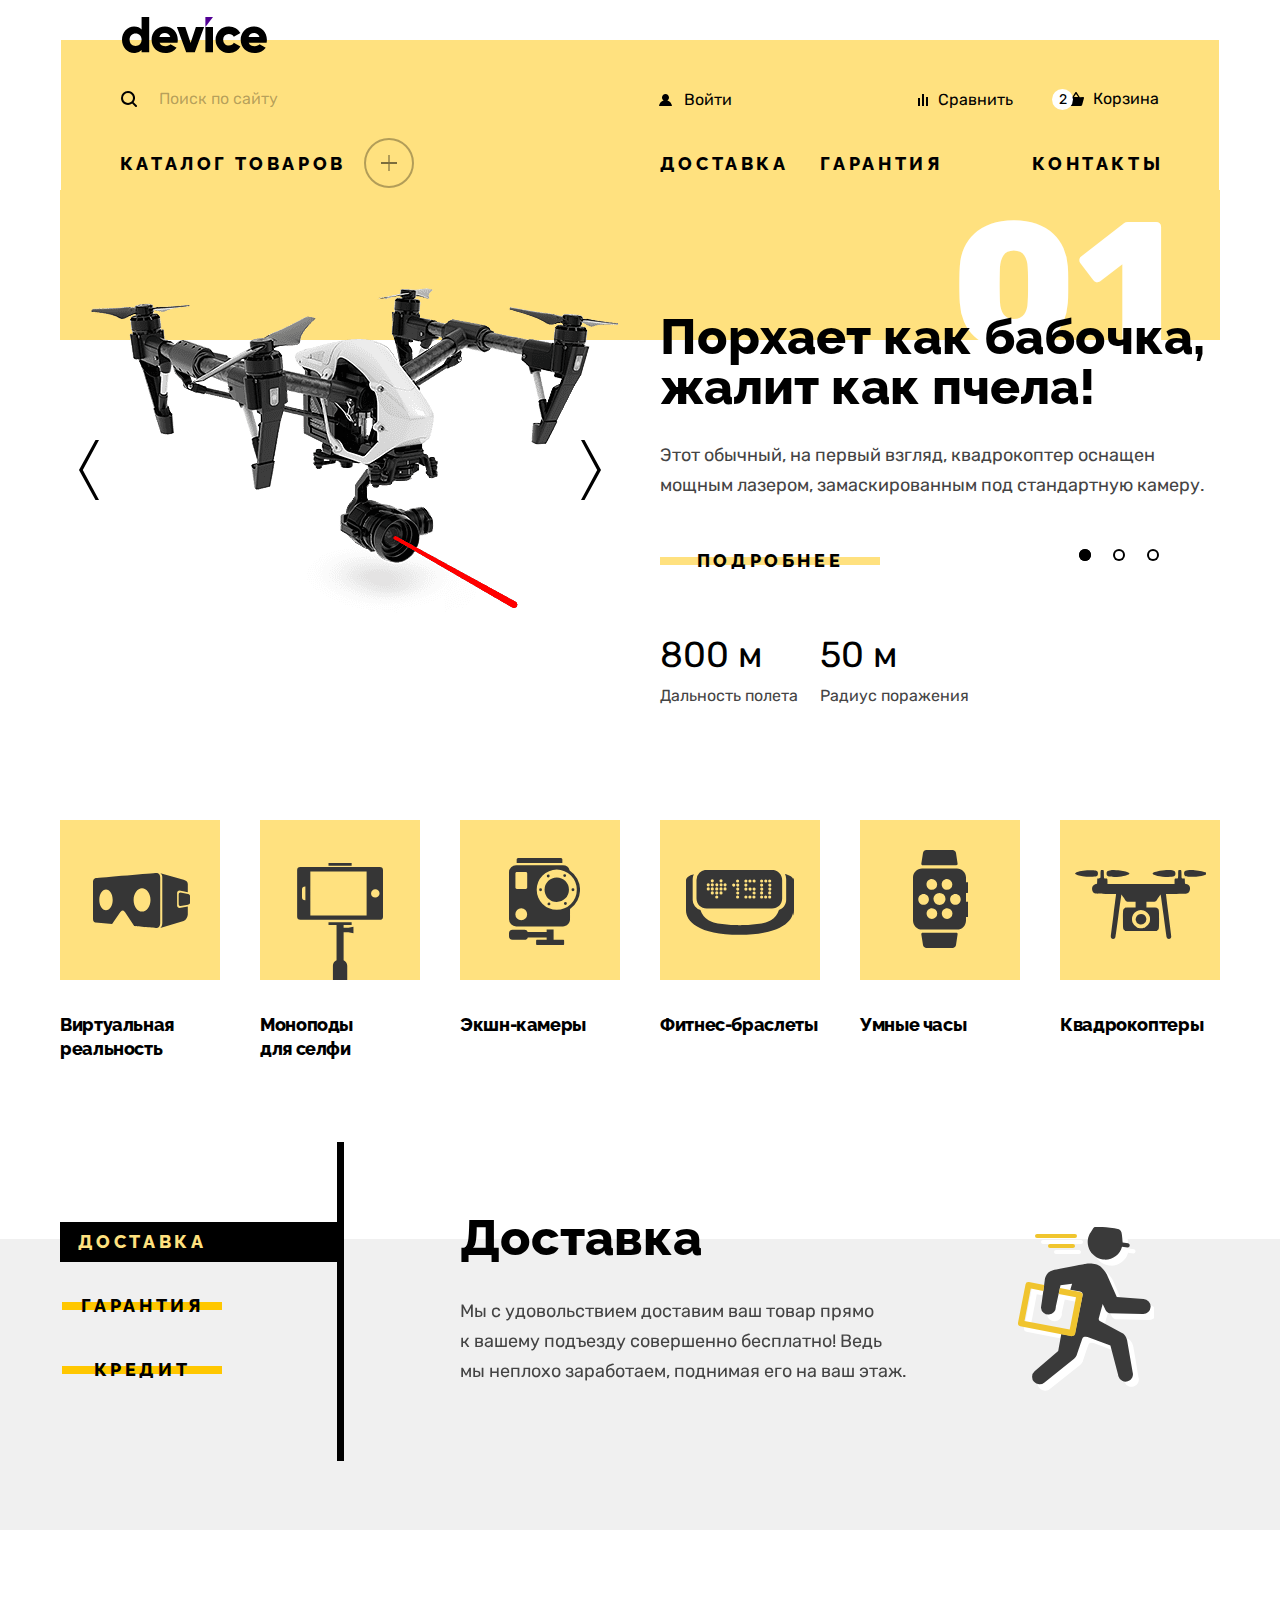
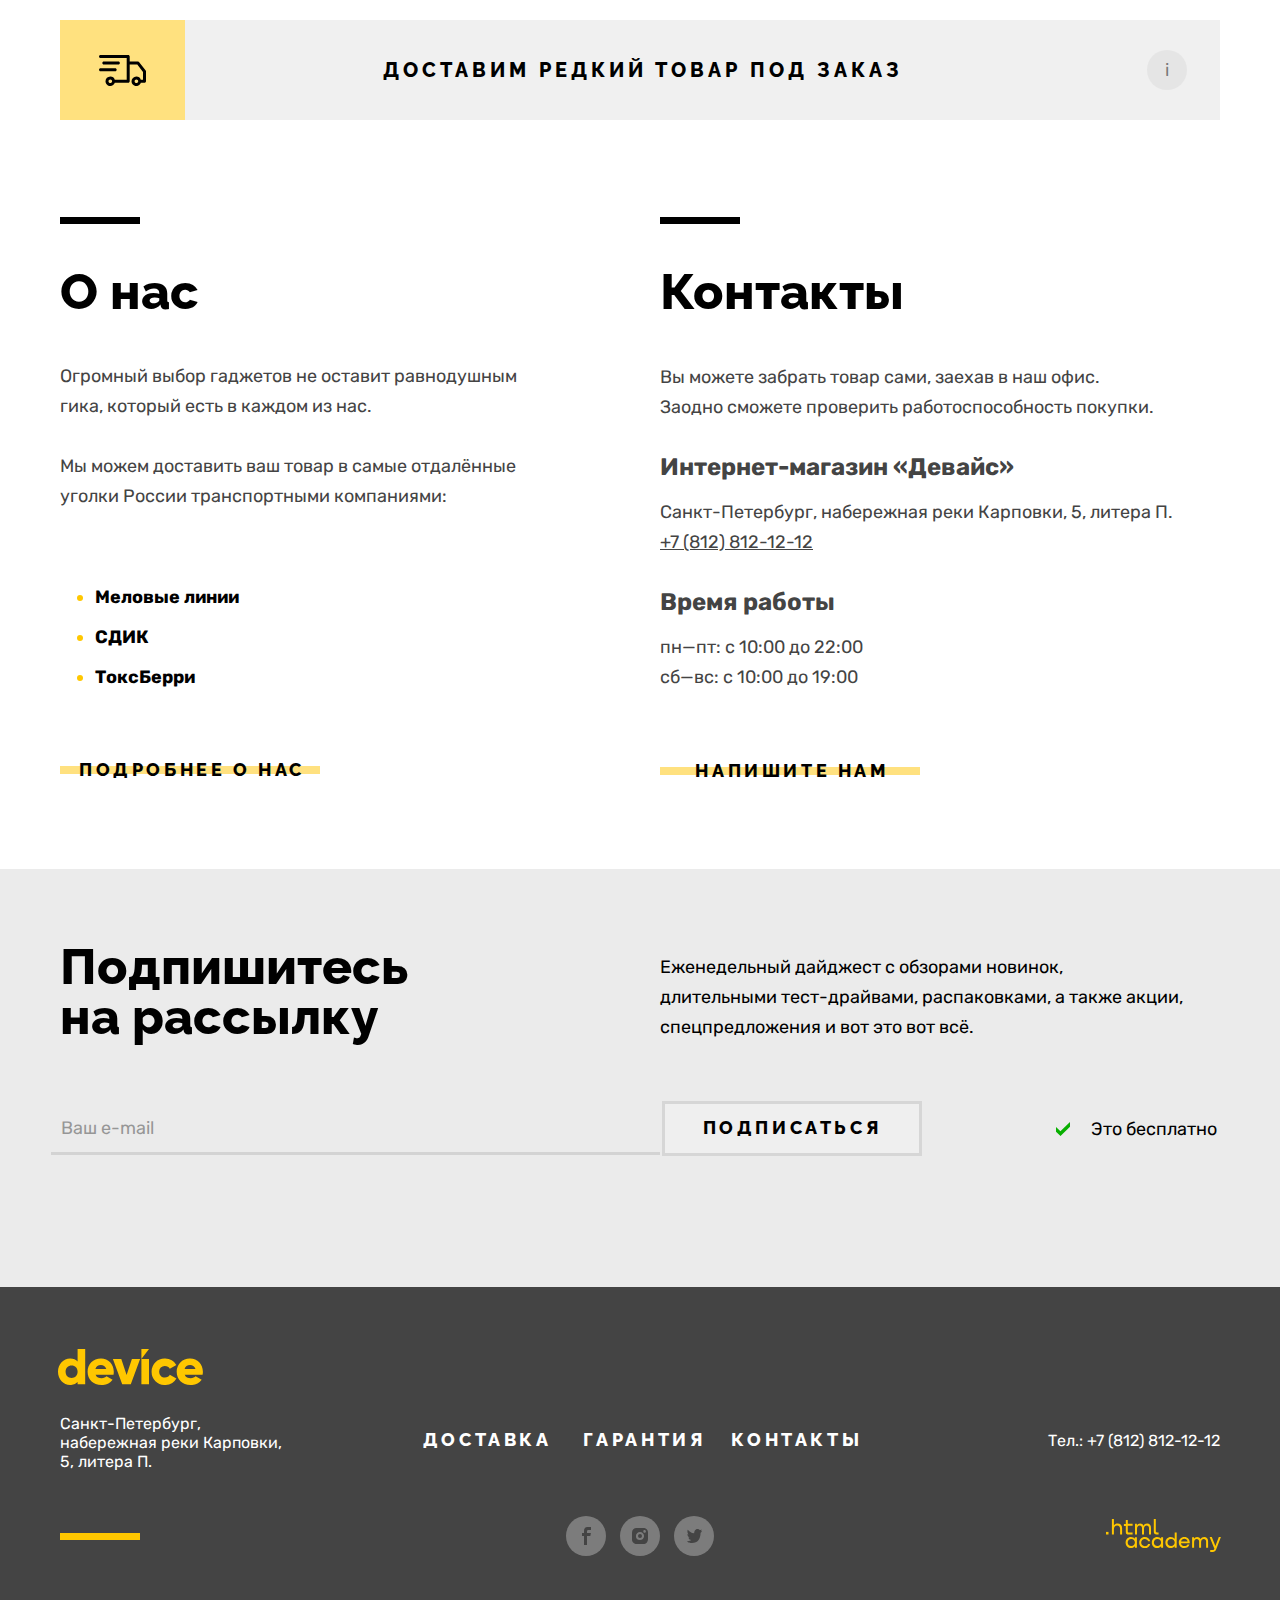
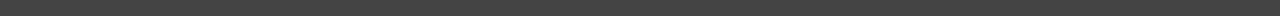
==== commit e75abba1: "Предварительные правки" ====
--- a/index.html
+++ b/index.html
@@ -13,25 +13,27 @@
 </head>
 
 <body>
-  <!-- 
-    1. не смог решить как спрятать плюсик где каталог товаров,остальные псевдо нормально работают :66
-    2. Не знаю как двигать кнопки хедера "Войти" "Сравнить""Корзина", можно наверное абсолютом но думаю такое себе решение, :31
-    3.В каталоге где фильтр где раздел bluetooth не могу подогнать под pixel perfect :1844
-   -->
+
   <header class="page-header">
     <h1 class="visually-hidden">Интернет-магазин "DEVICE"</h1>
     <a class="header-logo" aria-current="page"><img src="./img/logos/logo.svg" width="145" height="36"
         alt="Логотип магазина гаджетов - Девайс"></a>
     <div class="main-nav-top">
       <form class="header-search" method="get" action="https://echo.htmlacademy.ru">
-        <input class="header-search-input" id="search" type="search" name="search" placeholder="Поиск по сайту">
+        <input class="header-search-input" id="search" type="search" name="search" placeholder="Поиск по сайту"
+          required>
         <button class="header-search-button" type="submit">Найти</button>
       </form>
       <ul class="user-list">
-        <li class="user-list-item"><a class="user-list-link user-list-item-login " href="#">Войти</a></li>
-        <li class="user-list-item "><a class="user-list-link user-list-item-compare" href="#">Сравнить</a></li>
-        <li class="user-list-item"><a class="user-list-link user-list-item-cart" href="#">Корзина<span
-              class="numbers">2</span></a>
+        <li class="user-list-item">
+          <a class="user-list-link user-list-item-login " href="#">Войти</a>
+        </li>
+        <li class="user-list-item ">
+          <a class="user-list-link user-list-item-compare" href="#">Сравнить</a>
+        </li>
+        <li class="user-list-item">
+          <a class="user-list-link user-list-item-cart" href="#">Корзина<span class="numbers">2</span>
+          </a>
           <div class="popover-cart ">
             <ul class="popover-cart-list">
               <li class="popover-cart-item">
@@ -53,13 +55,14 @@
             </ul>
             <div class="popover-cart-goods">
               <p class="popover-cart-goods-text">Товаров: <span>2</span></p>
-              <p class="popover-cart-goods-text">Сумма: <span>2000 &#8381;</span> </p>
+              <p class="popover-cart-goods-text">Сумма: <span>2000</span> &#8381;</p>
             </div>
             <button class="open-cart">Открыть корзину</button>
           </div>
         </li>
       </ul>
     </div>
+
     <nav class="main-navigation">
       <ul class="main-navigation-item">
         <li class="main-navigation-list main-navigation-inside-catalog">
@@ -87,7 +90,9 @@
         <li class="main-navigation-list"><a class="main-navigation-list-link" href="#">Контакты</a></li>
       </ul>
     </nav>
+
   </header>
+
   <main class="main-container">
     <section class="slider page-container">
       <h2 class="visually-hidden">Cлайдер</h2>
@@ -112,11 +117,11 @@
           </button>
         </li>
       </ol>
+
       <section class="slide slide-active">
         <div class="slider-img">
           <a href="#"><img src="./img/slider/quadcopter-slider.png" alt="Квадрокоптер" width="560" height="560">
           </a>
-
         </div>
         <div class="slider-info">
           <a class="slider-link" href="#">
@@ -139,6 +144,7 @@
           </ul>
         </div>
       </section>
+
       <section class="slide ">
         <div class="slider-img">
           <a href="#"><img src="./img/slider/fitness-watch-slider.png" alt="Фитнес-браслеты" width="560"
@@ -159,6 +165,7 @@
           </ul>
         </div>
       </section>
+
       <section class="slide ">
         <div class="slider-img">
           <a href="#"><img src="./img/slider/selfi-slider.png" alt="Квадрокоптер" width="560" height="560"> </a>
@@ -188,8 +195,8 @@
           </ul>
         </div>
       </section>
-
     </section>
+
     <section class="page-container">
       <h2 class="visually-hidden">Популярные товары</h2>
       <ul class="popular-goods">
@@ -249,6 +256,7 @@
         </li>
       </ul>
     </section>
+
     <section class="delivery-slider">
       <div class="page-container">
         <h2 class="visually-hidden">Наши сервисы</h2>
@@ -273,16 +281,13 @@
             <div class="services-slider-wrap  ">
               <h3 class="title">Кредит</h3>
               <p class="services-slider-subtitle credit-icon">Залезть в долговую яму стало проще! Кредитные консультанты
-                подберут
-                для
-                вас
-                наиболее выгодные условия
-                кредита. Выгодные для банка, разумеется.</p>
+                подберут для вас наиболее выгодные условия кредита. Выгодные для банка, разумеется.</p>
             </div>
           </div>
         </div>
       </div>
     </section>
+
     <div class="page-container">
       <h2 class="visually-hidden">Доставка</h2>
       <button class="delivery-wrapper">
@@ -307,6 +312,7 @@
         <span class="delivery-info">i</span>
       </button>
     </div>
+
     <div class="info-wrap page-container">
       <section class="about-us black-layer">
         <h3 class="title">О нас</h3>
@@ -335,6 +341,7 @@
         <a class="button button-info" href="#">Напишите нам</a>
       </section>
     </div>
+
     <section class="mail">
       <div class="mail-inner page-container">
         <div class="mail-wrapper">
@@ -348,6 +355,7 @@
               и вот это вот всё.</p>
           </div>
         </div>
+
         <div class="mail-subscribe">
           <form class="mail-form" method="get" action="https://echo.htmlacademy.ru">
             <input class="mail-form-input" id="subscribe" type="email" name="search" placeholder="Ваш e-mail" required>
@@ -358,6 +366,7 @@
       </div>
     </section>
   </main>
+
   <footer class="page-footer">
     <div class="page-footer-inner page-container">
       <a class="footer-logo" aria-current="page"><img src="img/logos/yellow-logo.svg" width="145" height="36"
@@ -448,7 +457,8 @@
       </div>
     </div>
   </footer>
-  <div class="modal-container modal-container-close ">
+
+  <div class="modal-container ">
     <div class="modal modal-delivery">
       <button class="close">
         <span class="visually-hidden">Закрыть</span>
@@ -474,11 +484,11 @@
               placeholder="В свободной форме">
           </p>
           <div class="field-group delivery-form-amount">
-            <label class="delivery-title amount-subtitle" for="amount-info">Количество:
-              <button tabindex="-1" class="info" id="amount-info">
+            <div class="delivery-title amount-subtitle" >Количество:
+              <button  class="info" id="amount-info">
                 <span class="visually-hidden">Посмотреть дополнительную информацию</span>
               </button>
-            </label>
+            </div>
             <div class="popover-amout">
               <p class="popover-amout-text">
                 Постараемся найти, сколько нужно. Привезём сколько получится по требованиям <br>
@@ -486,12 +496,14 @@
               </p>
             </div>
             <div class="amount-wrap">
-              <button class="amount-button input-button-minus" type="button"><span class="visually-hidden">Уменьшить
-                  количество взрослых</span></button>
-              <label for="amount"></label>
+              <button class="amount-button input-button-minus" type="button">
+                <span class="visually-hidden">Уменьшить количество </span>
+              </button>
+              <label class="visually-hidden" for="amount">кол-во товаров</label>
               <input class="amount-input" type="number" id="amount" name="amount" min="1" max="100" step="1" value="1">
-              <button class="amount-button input-button-plus" type="button"><span class="visually-hidden">Увеличить
-                  количество взрослых</span></button>
+              <button class="amount-button input-button-plus" type="button">
+                <span class="visually-hidden">Увеличить количество </span>
+              </button>
             </div>
           </div>
           <button class="button button-delivery-form" type="submit">Отправить</button>
@@ -499,6 +511,7 @@
       </section>
     </div>
   </div>
+
 </body>
 
 </html>
--- a/css/style.css
+++ b/css/style.css
@@ -1,7 +1,7 @@
 /*Fonts*/
 
 @font-face {
-  font-family: Railway;
+  font-family: "Railway";
   font-weight: 800;
   font-style: normal;
   src: url("../fonts/raleway/raleway-800.woff2") format("woff2");
@@ -9,7 +9,7 @@
 }
 
 @font-face {
-  font-family: Rubik;
+  font-family: "Rubik";
   font-weight: 400;
   font-style: normal;
   src: url("../fonts/rubik/rubik-400.woff2") format("woff2");
@@ -17,7 +17,7 @@
 }
 
 @font-face {
-  font-family: Rubik;
+  font-family: "Rubik";
   font-weight: 700;
   font-style: normal;
   src: url("../fonts/rubik/rubik-700.woff2") format("woff2");
@@ -25,7 +25,7 @@
 }
 
 @font-face {
-  font-family: Rubik;
+  font-family: "Rubik";
   font-weight: 800;
   font-style: normal;
   src: url("../fonts/rubik/rubik-800.woff2") format("woff2");
@@ -39,7 +39,7 @@
   --white: #ffffff;
   --light: #f0f0f0;
   --light-grey: #ebebeb;
-  --dark-grey: #B5B3B4;
+  --dark-grey: #b5b3b4;
   --grey: #dcdcdc;
 
   --purple: #af4fff;
@@ -61,6 +61,8 @@
   --transparent-grey50: rgb(220, 220, 220, 0.5);
 
   --modal-background: rgb(229, 229, 229, 0.8);
+
+  --width-gradient: calc((100% - 1160px) / 2 + 328px);
 }
 
 *,
@@ -76,15 +78,19 @@
 }
 
 body {
-  margin: 0;
   display: flex;
   flex-direction: column;
-  font-family: Rubik, Arial, sans-serif;
-  font-size: 18px;
-  line-height: 30px;
   min-width: 1190px;
   margin: 0 auto;
   padding-top: 40px;
+  font-family: "Rubik", "Arial", sans-serif;
+  font-size: 18px;
+  line-height: 30px;
+}
+
+img {
+  max-width: 100%;
+  object-fit: contain;
 }
 
 .visually-hidden {
@@ -104,19 +110,19 @@
   position: relative;
   z-index: 1;
   display: block;
-  font-family: Railway, Impact, sans-serif;
+  width: 220px;
+  padding: 10px 0;
   color: var(--black);
+  font-family: "Railway", "Impact", sans-serif;
   font-size: 18px;
   line-height: 21px;
-  width: 220px;
   text-transform: uppercase;
   text-align: center;
+  border: none;
   text-decoration: none;
   letter-spacing: 0.2em;
-  border: none;
   cursor: pointer;
   outline: none;
-  padding: 10px 0;
 }
 
 .button::before {
@@ -125,25 +131,25 @@
   width: inherit;
   height: 8px;
   z-index: -1;
-  top: 50%;
-  left: -2px;
-  margin-top: -5px;
+  top: 42%;
+  left: 0;
+  right: 0;
   background-color: var(--light-yellow);
 }
 
 .button:hover::before {
   top: 0;
-  height: 40px;
-  margin: 0;
-  transition: top .7s, height .7s, margin .7s;
+  height: 100%;
+  margin: 0;
+  transition: top 0.7s, height 0.7s, margin 0.7s;
 }
 
 .button:focus::before {
   background-color: var(--purple);
 }
 
-.button:focus::before:not(:focus-visible) {
-  background-color: transparent;
+.button:focus:not(:focus-visible)::before {
+  background-color: var(--light-yellow);
 }
 
 .button:focus-visible::before {
@@ -154,47 +160,45 @@
   color: var(--transparent-black30);
 }
 
-
 .main-container {
   flex-grow: 1;
 }
 
 .page-header {
+  max-width: 1160px;
+  min-height: 186px;
+  margin: 0 auto;
   color: var(--black);
   background-color: var(--light-yellow);
-  min-width: 1160px;
-  margin: 0 auto;
-  min-height: 186px;
 }
 
 .header-logo {
+  position: relative;
   display: block;
-  position: relative;
+  width: 145px;
+  height: 36px;
   left: 61px;
   bottom: 23px;
-  width: 145px;
-  height: 36px;
 }
 
 .main-nav-top {
+  display: flex;
+  justify-content: space-between;
   margin: 3px 58px 0 60px;
-  display: flex;
-  justify-content: space-between;
 }
 
 .header-search {
   display: flex;
-  color: inherit;
-  margin-left: -16px;
   width: 516px;
   height: 40px;
+  margin-left: -16px;
   font-size: 16px;
   line-height: 19px;
+  color: inherit;
   background-image: url("../img/icons/search.svg");
   background-repeat: no-repeat;
   background-position: 16px center;
   background-size: 16px 16px;
-  /* border: 2px solid var(--black); */
   border-radius: 20px;
 }
 
@@ -207,15 +211,13 @@
   flex-shrink: 0;
   width: 361px;
   padding-left: 52px;
+  outline: none;
   background: transparent;
-  border: none;
-  outline: none;
   border: 2px solid transparent;
   border-top-left-radius: 20px;
   border-top-right-radius: 0;
   border-bottom-right-radius: 0;
   border-bottom-left-radius: 20px;
-
 }
 
 .header-search-input:not(:placeholder-shown) {
@@ -238,26 +240,25 @@
   position: relative;
   left: -2px;
   flex-shrink: 0;
+  width: 157px;
+  height: 40px;
   background: transparent;
   border: 2px solid var(--black);
-  border-radius: 0px 20px 20px 0px;
-  width: 157px;
-  height: 40px;
+  border-radius: 0 20px 20px 0;
   opacity: 0;
   pointer-events: none;
 }
 
-.header-search-input:not(:placeholder-shown)+.header-search-button {
-  opacity: 1;
+.header-search-input:not(:placeholder-shown) + .header-search-button {
   pointer-events: initial;
   cursor: pointer;
+  opacity: 1;
 }
 
 .header-search-button:hover {
   color: var(--white);
   background-color: var(--black);
   cursor: pointer;
-  /* transition: all 0.3s linear; */
 }
 
 .header-search-button:focus {
@@ -273,44 +274,47 @@
 }
 
 .user-list {
+  display: flex;
+  flex-wrap: wrap;
+  justify-content: flex-end;
+  align-items: center;
   width: 501px;
   margin: 0;
   padding: 0;
   margin-right: -19px;
-
-  display: flex;
-  flex-wrap: wrap;
-  justify-content: space-between;
   list-style: none;
   font-size: 16px;
   line-height: 17px;
-  align-items: center;
 }
 
 .user-list-link {
   height: 20px;
+  margin-left: -38px;
+  padding: 7px 21px 9px 5px;
   color: inherit;
   text-decoration: none;
   outline: none;
-  margin-left: -38px;
-  padding: 7px 21px 9px 5px;
-}
-
-.user-list-link:focus {
-  box-shadow: 0 0 0 2px var(--purple);
-  border-radius: 30px;
-}
+}
+
 
 .user-list-item {
   position: relative;
   max-width: 230px;
+}
+
+.user-list-item:first-child {
+  margin-right: auto;
+}
+
+.user-list-item + .user-list-item {
+  margin-left: 59px;
 }
 
 .user-list-item-login {
   position: relative;
   padding-left: 43px;
   height: 19px;
-  background-image: url(../img/icons/user.svg);
+  background-image: url("../img/icons/user.svg");
   background-repeat: no-repeat;
   background-position: 18px;
   background-size: 13px 12px;
@@ -319,7 +323,7 @@
 .user-list-item-cart {
   position: relative;
   padding-left: 43px;
-  right: 0px;
+  right: 0;
   bottom: 1px;
   width: 120px;
   background-image: url("../img/icons/cart.svg");
@@ -341,26 +345,26 @@
 }
 
 .user-list-link-out {
-  opacity: 0.3;
   position: absolute;
   bottom: -4px;
   left: -18px;
+  opacity: 0.3;
 }
 
 .numbers {
   position: absolute;
+  display: flex;
+  justify-content: center;
+  align-items: center;
   top: 7px;
   right: 107px;
   min-width: 21px;
   height: 21px;
+  padding: 2px 4px;
   font-size: 14px;
   line-height: 17px;
   background: var(--white);
   border-radius: 16px;
-  padding: 2px 4px;
-  display: flex;
-  justify-content: center;
-  align-items: center;
 }
 
 .popover-cart {
@@ -368,19 +372,18 @@
   z-index: 10;
   margin: 0;
   top: 31px;
+  display: none;
   right: -59px;
   width: 320px;
   min-height: 302px;
   color: var(--white);
   background-color: var(--black);
-  box-shadow: 0px 10px 0px var(--transparent-black10);
-  display: none;
+  box-shadow: 0 10px 0 var(--transparent-black10);
 }
 
 .popover-open {
   display: block;
 }
-
 
 .popover-cart-list {
   position: relative;
@@ -401,10 +404,10 @@
 }
 
 .popover-cart-item {
-  padding: 20px;
   display: flex;
   justify-content: space-between;
   align-items: flex-start;
+  padding: 20px;
   list-style: none;
   border-bottom: 1px solid var(--transparent-white10);
 }
@@ -413,9 +416,9 @@
   display: flex;
   align-items: center;
   column-gap: 20px;
+  color: var(--white);
   text-decoration: none;
   outline: none;
-  color: var(--white);
 }
 
 .popover-cart-item-link:hover {
@@ -433,8 +436,6 @@
 .popover-cart-item-link:active {
   opacity: 0.3;
 }
-
-
 
 .popover-cart-item-text {
   display: block;
@@ -449,13 +450,13 @@
   display: block;
   width: 19px;
   height: 19px;
+  padding: 11px 11px 9px 10px;
+  margin-left: 33px;
   background: transparent;
   border: none;
   outline: none;
-  padding: 11px 11px 9px 10px;
-  margin-left: 33px;
   background-size: 11px 11px;
-  background-image: url(../img/icons/delete.svg);
+  background-image: url("../img/icons/delete.svg");
   background-position: center;
   background-repeat: no-repeat;
   cursor: pointer;
@@ -477,12 +478,12 @@
 
 .popover-cart-goods {
   display: flex;
+  justify-content: space-between;
   width: 100%;
   height: 45px;
-  justify-content: space-between;
   padding-left: 20px;
   padding-right: 20px;
-  background-color: #1A1A1A;
+  background-color: #1a1a1a;
 }
 
 .popover-cart-goods-text {
@@ -496,12 +497,12 @@
   margin: 20px;
   width: 280px;
   min-height: 50px;
-  font-family: Railway, Impact, sans-serif;
+  padding-left: 10px;
+  font-family: "Railway", "Impact", sans-serif;
   font-size: 18px;
   line-height: 21px;
   letter-spacing: 0.2em;
   text-transform: uppercase;
-  padding-left: 10px;
   outline: none;
   border: none;
   cursor: pointer;
@@ -515,7 +516,7 @@
   box-shadow: 0 0 0 5px var(--purple);
 }
 
-.open-cart:focus {
+.open-cart:active {
   color: var(--transparent-black30);
   background-color: var(--light-yellow);
 }
@@ -529,19 +530,28 @@
   list-style: none;
 }
 
-
 .main-navigation-list:nth-child(3) {
   margin-right: 59px;
 }
 
-
-.user-list-item:active {
+.user-list-link:hover {
+  opacity: 0.6;
+}
+
+.user-list-link:active {
   opacity: 0.3;
 }
 
-
-
 .user-list-link:focus {
+  box-shadow: 0 0 0 2px var(--purple);
+  border-radius: 30px;
+}
+
+.user-list-link:focus:not(:focus-visible) {
+  box-shadow: none;
+}
+
+.user-list-link:focus-visible {
   box-shadow: 0 0 0 2px var(--purple);
   border-radius: 30px;
 }
@@ -557,26 +567,29 @@
   border-radius: 50px;
 }
 
+.main-navigation-list-link:focus:not(:focus-visible) {
+  box-shadow: none;
+}
+
+.main-navigation-list-link:focus-visible {
+  box-shadow: 0 0 0 2px var(--purple);
+  border-radius: 50px;
+}
 
 .main-navigation-list-link:active {
   opacity: 0.3;
 }
 
-/* .main-navigation-list-plus::after {
-  content: "";
-  background-image: url(../img/icons/plus.svg);
-}
- */
 .main-navigation-inside-link {
   display: block;
-  color: inherit;
-  text-decoration: none;
-  font-size: 16px;
-  line-height: 18px;
-  outline: none;
   margin-right: 11px;
   padding: 3px 7px 2px 11px;
   margin-bottom: 13px;
+  color: inherit;
+  font-size: 16px;
+  line-height: 18px;
+  text-decoration: none;
+  outline: none;
 }
 
 .main-navigation-inside-link:hover {
@@ -588,7 +601,16 @@
   border-radius: 20px;
 }
 
-.main-navigation-inside-list:active {
+.main-navigation-inside-link:focus:not(:focus-visible) {
+  box-shadow: none;
+}
+
+.main-navigation-inside-link:focus-visible {
+  box-shadow: 0 0 0 2px var(--purple);
+  border-radius: 20px;
+}
+
+.main-navigation-inside-link:active {
   color: var(--transparent-black30);
 }
 
@@ -607,37 +629,37 @@
   position: relative;
   display: grid;
   grid-template-areas: "slide";
+  margin-top: -36px;
   color: var(--dark);
   counter-reset: section;
-  margin-top: -36px;
 }
 
 .slider-controls {
   position: absolute;
   z-index: 4;
   top: 280px;
-  padding: 0px 9px;
   display: flex;
   justify-content: flex-start;
+  padding: 0 9px;
   width: 100%;
   transform: translateY(-50%);
 }
 
 .slider-button {
   display: block;
-  outline: none;
-  border: none;
   width: 40px;
   height: 80px;
+  margin-top: 30px;
+  margin-bottom: 30px;
+  padding: 10px;
+  outline: none;
+  border: none;
   background: transparent;
   cursor: pointer;
-  padding: 10px;
-  background-image: url(../img/icons/left-tall-arrow.svg);
+  background-image: url("../img/icons/tall-arrow.svg");
   background-position: center;
   background-repeat: no-repeat;
   background-size: 20px 60px;
-  margin-top: 30px;
-  margin-bottom: 30px;
 }
 
 .forward {
@@ -654,6 +676,15 @@
   border-radius: 6px;
 }
 
+.slider-button:focus:not(:focus-visible) {
+  box-shadow: none;
+}
+
+.slider-button:focus-visible {
+  box-shadow: inset 0 0 0 2px var(--purple);
+  border-radius: 6px;
+}
+
 .slider-button:active {
   opacity: 0.3;
 }
@@ -664,8 +695,8 @@
   top: 350px;
   right: 50px;
   display: flex;
+  justify-content: center;
   flex-wrap: wrap;
-  justify-content: center;
   margin: 0;
   padding: 0;
   list-style: none;
@@ -709,13 +740,13 @@
 
 .slide {
   grid-area: slide;
+  z-index: 0;
+  display: flex;
+  justify-content: space-between;
+  margin: 0;
+  padding: 0;
+  background-image: linear-gradient(180deg, var(--light-yellow) 150px, var(--white) 150px);
   opacity: 0;
-  z-index: 0;
-  margin: 0;
-  padding: 0;
-  display: flex;
-  justify-content: space-between;
-  background-image: linear-gradient(180deg, #FFE17F 150px, white 150px);
 }
 
 .slide-active {
@@ -727,12 +758,12 @@
   position: absolute;
   right: 48px;
   top: 82px;
-  counter-increment: section;
-  content: "0"counter(section) "";
   font-weight: 800;
   font-size: 180px;
   line-height: 30px;
   color: var(--white);
+  counter-increment: section;
+  content: "0"counter(section) "";
 }
 
 .slider-img {
@@ -766,7 +797,6 @@
   text-decoration: none;
 }
 
-
 .slider-list {
   margin: 0;
   padding: 0;
@@ -782,12 +812,12 @@
 }
 
 .main-navigation-item {
-  max-width: 1160px;
-  margin: 0;
-  padding: 0;
   display: flex;
   flex-wrap: wrap;
   justify-content: space-between;
+  max-width: 1160px;
+  margin: 0;
+  padding: 0;
 }
 
 .main-navigation-inside-catalog {
@@ -800,29 +830,28 @@
 
 .main-navigation-list-link {
   position: relative;
-  padding: 12px 0;
-  padding-left: 16px;
-  padding-right: 15px;
-  padding-bottom: 13px;
-  font-family: Railway, Impact, sans-serif;
+  z-index: 6;
+  padding: 12px 16px 12px 15px;
+  font-family: "Railway", "Impact", sans-serif;
   font-size: 18px;
   color: inherit;
   text-decoration: none;
   text-transform: uppercase;
   letter-spacing: 0.2em;
   outline: none;
-  z-index: 6;
-}
-
+}
 
 .main-navigation-inside-list {
   position: relative;
+  display: flex;
+  flex-direction: column;
   list-style: none;
-  display: flex;
-  flex-direction: column;
-  /* width: 222px; */
-  /* padding-right: 20px; */
-}
+}
+
+.main-navigation-inside-list:last-child {
+  margin-left: 11px;
+}
+
 
 .main-navigation-list-link-circle {
   position: relative;
@@ -835,13 +864,13 @@
 .catalog-wrap {
   position: absolute;
   z-index: 5;
+  display: none;
   width: 1160px;
   min-height: 191px;
   left: -44px;
   margin: 0;
   padding: 0;
   background-color: var(--light-yellow);
-  display: none;
 }
 
 .main-navigation-list-link-circle::after {
@@ -869,13 +898,13 @@
 .main-navigation-link-catalog::after {
   position: absolute;
   content: "";
-  right: -28px;
+  right: -35px;
   bottom: 4px;
-  width: 2px;
+  width: 16px;
   height: 16px;
-  background-color: var(--transparent-black30);
-}
-
+  background-image: url("../img/icons/plus.svg");
+  opacity: 0.3;
+}
 
 .main-navigation-inside {
   position: relative;
@@ -884,56 +913,38 @@
   justify-content: flex-start;
   column-gap: 18px;
   min-width: 757px;
-  padding: 0px;
+  padding: 0;
   margin-top: 41px;
   margin-left: 50px;
 }
 
-.main-navigation-list-link:hover~.catalog-wrap,
-.catalog-wrap:hover {
+.main-navigation-inside-catalog:hover .catalog-wrap {
   display: block;
+}
+
+.main-navigation-inside-catalog:hover .main-navigation-list-link-circle::after {
+  border: 2px solid var(--black);
+}
+
+.main-navigation-inside-catalog:hover .main-navigation-link-catalog::before {
+  background-color: var(--black);
 }
 
 .main-navigation-inside-catalog:focus-within .catalog-wrap {
   display: block;
 }
 
-.main-navigation-list-link:hover~.main-navigation-link-catalog::after {
+.main-navigation-inside-catalog:hover .main-navigation-link-catalog::after,
+.main-navigation-inside-catalog:focus-within .main-navigation-link-catalog::after {
   display: none;
 }
 
-.catalog-wrap:hover~.main-navigation-link-catalog::after {
-  display: none;
-}
-
-.main-navigation-inside::after {
-  position: absolute;
-  content: "";
-  z-index: 6;
-  bottom: 140px;
-  left: 253px;
-  height: 50px;
-  width: 50px;
-  border-radius: 74%;
-  border: 2px solid var(--black);
-}
-
-.main-navigation-inside::before {
-  position: absolute;
-  content: "";
-  left: 270px;
-  bottom: 164px;
-  width: 16px;
-  height: 2px;
-  background-color: var(--black);
-}
-
 .popular-goods {
-  margin-top: 61px;
-  padding: 0;
   display: grid;
   grid-template-columns: repeat(6, 160px);
   gap: 40px;
+  margin-top: 61px;
+  padding: 0;
 }
 
 .popular-goods-item {
@@ -944,27 +955,27 @@
   display: grid;
   grid-template-columns: 160px;
   grid-template-rows: 160px 33px min-content;
+  width: 160px;
   list-style: none;
-  width: 160px;
 }
 
 .popular-goods-item-link {
-  font-family: Railway, Impact, sans-serif;
-  color: inherit;
+  font-family: "Railway", "Impact", sans-serif;
   text-decoration: none;
   font-size: 18px;
   line-height: 24px;
+  color: inherit;
   outline: none;
 }
 
 .popular-goods-item-text {
   grid-row: 3/4;
   grid-column: 1/2;
-  font-family: Railway, Impact, sans-serif;
+  margin: 0;
+  font-family: "Railway", "Impact", sans-serif;
   font-size: 18px;
-  margin: 0;
+  line-height: 24px;
   color: var(--black);
-  line-height: 24px;
   letter-spacing: -0.02em;
   text-decoration: none;
   outline: none;
@@ -984,11 +995,11 @@
 .virtual::before {
   position: absolute;
   content: "";
+  top: 33%;
+  right: 19%;
   width: 97px;
   height: 55px;
-  top: 33%;
-  right: 19%;
-  background-image: url(../img/catalog-icons/vr.svg);
+  background-image: url("../img/catalog-icons/vr.svg");
 }
 
 .selfi::before {
@@ -998,7 +1009,7 @@
   height: 117px;
   top: 27%;
   right: 23%;
-  background-image: url(../img/catalog-icons/selfi.svg);
+  background-image: url("../img/catalog-icons/selfi.svg");
 }
 
 .action::before {
@@ -1008,7 +1019,7 @@
   height: 87px;
   top: 24%;
   right: 25%;
-  background-image: url(../img/catalog-icons/action.svg);
+  background-image: url("../img/catalog-icons/action.svg");
 }
 
 .fitness-watch::before {
@@ -1018,7 +1029,7 @@
   height: 65px;
   top: 31%;
   right: 16%;
-  background-image: url(../img/catalog-icons/fitness-watch.svg);
+  background-image: url("../img/catalog-icons/fitness-watch.svg");
 }
 
 .smart-watch::before {
@@ -1028,7 +1039,7 @@
   height: 98px;
   top: 19%;
   left: 33%;
-  background-image: url(../img/catalog-icons/smart-watch.svg);
+  background-image: url("../img/catalog-icons/smart-watch.svg");
 }
 
 .quadcopter::before {
@@ -1038,18 +1049,34 @@
   height: 69px;
   top: 31%;
   right: 9%;
-  background-image: url(../img/catalog-icons/quadcopter.svg);
+  background-image: url("../img/catalog-icons/quadcopter.svg");
 }
 
 .popular-goods-item-wrap:hover .popular-goods-item-img {
   background-color: var(--yellow);
 }
 
-.popular-goods-item-link:focus-within .popular-goods-item-img {
+.popular-goods-item-link:focus .popular-goods-item-img {
   box-shadow: 0 0 0 5px var(--purple);
 }
 
-.popular-goods-item-link:focus-within .popular-goods-item-text {
+.popular-goods-item-link:not(:focus-visible) .popular-goods-item-img {
+  box-shadow: none;
+}
+
+.popular-goods-item-link:focus-visible .popular-goods-item-img {
+  box-shadow: 0 0 0 5px var(--purple);
+}
+
+.popular-goods-item-link:focus .popular-goods-item-text {
+  color: var(--purple);
+}
+
+.popular-goods-item-link:not(:focus-visible) .popular-goods-item-text {
+  color: var(--black);
+}
+
+.popular-goods-item-link:focus-visible .popular-goods-item-text {
   color: var(--purple);
 }
 
@@ -1074,41 +1101,41 @@
   position: relative;
   margin-top: 33px;
   margin-bottom: 120px;
-  color: var(--dark);
   font-size: 18px;
   line-height: 30px;
+  color: var(--dark);
 }
 
 .delivery-icon::before {
   position: absolute;
+  content: "";
   bottom: -5px;
   left: 558px;
-  content: "";
   width: 136px;
   height: 164px;
-  background-image: url(../img/delivery/delivery-1.svg);
+  background-image: url("../img/delivery/delivery-1.svg");
   background-repeat: no-repeat;
 }
 
 .warranty-icon::before {
   position: absolute;
+  content: "";
   bottom: -12px;
   left: 543px;
-  content: "";
   width: 171px;
   height: 195px;
-  background-image: url(../img/delivery/warranty-1.svg);
+  background-image: url("../img/delivery/warranty-1.svg");
   background-repeat: no-repeat;
 }
 
 .credit-icon::before {
   position: absolute;
+  content: "";
   bottom: -5px;
   left: 534px;
-  content: "";
   width: 156px;
   height: 188px;
-  background-image: url(../img/delivery/credit-1.svg);
+  background-image: url("../img/delivery/credit-1.svg");
   background-repeat: no-repeat;
 }
 
@@ -1116,7 +1143,7 @@
   display: block;
   margin: 0;
   padding: 0;
-  font-family: Railway, Impact, sans-serif;
+  font-family: "Railway", "Impact", sans-serif;
   font-size: 50px;
   line-height: 50px;
   color: var(--black);
@@ -1132,11 +1159,11 @@
 }
 
 .services-slider-wrap {
+  z-index: 0;
   grid-area: services-slider-wrap;
   width: 501px;
   margin-left: 238px;
   opacity: 0;
-  z-index: 0;
 }
 
 .services-slider-wrap-active {
@@ -1150,14 +1177,14 @@
 
 .services-btn-wrap {
   position: relative;
-  font-family: Railway, Impact, sans-serif;
+  display: flex;
+  margin-top: 59px;
+  margin-left: 2px;
+  font-family: "Railway", "Impact", sans-serif;
   font-size: 18px;
   line-height: 21px;
   text-transform: uppercase;
-  display: flex;
   flex-direction: column;
-  margin-left: 2px;
-  margin-top: 59px;
 }
 
 .services-btn-wrap::before {
@@ -1172,20 +1199,20 @@
 
 .services-btn {
   margin-top: 23px;
+  width: 160px;
   background: transparent;
-  width: 160px;
 }
 
 .delivery-wrapper {
-  display: flex;
-  position: relative;
+  position: relative;
+  display: flex;
+  justify-content: center;
   width: 1160px;
   height: 100px;
   margin-top: 100px;
-  justify-content: center;
-  background-color: var(--light);
   align-items: center;
   letter-spacing: 0.2em;
+  background-color: var(--light);
   outline: none;
   border: none;
   cursor: pointer;
@@ -1194,19 +1221,19 @@
 .delivery-wrapper-car {
   position: absolute;
   display: block;
+  left: 0;
   width: 125px;
-  left: 0;
   height: 100px;
   background-color: var(--light-yellow);
 }
 
 .svg-car {
   position: absolute;
-  margin: auto;
   top: 0;
   right: 0;
   bottom: 0;
   left: 0;
+  margin: auto;
   fill: var(--black);
 }
 
@@ -1222,6 +1249,14 @@
   box-shadow: 0 0 0 5px var(--purple);
 }
 
+.delivery-wrapper:focus:not(:focus-visible) {
+  box-shadow: none;
+}
+
+.delivery-wrapper:focus-visible {
+  box-shadow: 0 0 0 5px var(--purple);
+}
+
 .delivery-wrapper:active .delivery-link {
   color: var(--transparent-black30);
 }
@@ -1231,11 +1266,11 @@
 }
 
 .delivery-link {
-  font-family: Railway, Impact, sans-serif;
-  color: var(--black);
+  padding-left: 5px;
+  font-family: "Railway", "Impact", sans-serif;
   font-size: 20px;
   line-height: 23px;
-  padding-left: 5px;
+  color: var(--black);
   text-decoration: none;
   text-transform: uppercase;
   letter-spacing: 0.2em;
@@ -1243,16 +1278,16 @@
 
 .delivery-info {
   position: absolute;
+  display: flex;
+  justify-content: center;
   top: 30px;
   right: 33px;
   width: 40px;
   height: 40px;
+  padding-left: 4px;
+  align-items: center;
   background: var(--grey);
   border-radius: 50px;
-  padding-left: 4px;
-  display: flex;
-  justify-content: center;
-  align-items: center;
   opacity: 0.5;
 }
 
@@ -1261,9 +1296,9 @@
 }
 
 .info-wrap {
+  display: flex;
+  justify-content: space-between;
   margin-top: 147px;
-  display: flex;
-  justify-content: space-between;
 }
 
 .about-us {
@@ -1281,8 +1316,7 @@
 }
 
 .about-us p:last-of-type {
-  padding-top: 30px;
-  padding-bottom: 76px;
+  padding: 30px 0 76px;
 }
 
 .about-us-list {
@@ -1292,11 +1326,11 @@
 }
 
 .about-us-item {
+  padding-bottom: 20px;
   font-weight: 700;
   font-size: 18px;
   line-height: 20px;
   color: var(--black);
-  padding-bottom: 20px;
 }
 
 .about-us-item::marker {
@@ -1316,8 +1350,7 @@
 
 .contacts-title {
   margin: 0;
-  padding-top: 30px;
-  padding-bottom: 15px;
+  padding: 30px 0 15px;
   font-weight: 700;
   font-size: 24px;
   line-height: 30px;
@@ -1351,7 +1384,7 @@
   width: 80px;
   height: 7px;
   top: -50px;
-  background-image: url(../img/black-divider.svg);
+  background-image: url("../img/black-divider.svg");
 }
 
 .delivery-slider {
@@ -1414,13 +1447,14 @@
 
 .mail-form-input {
   position: relative;
-  width: 600px;
+  width: 609px;
   height: 50px;
+  margin-left: -9px;
   padding: 10px;
   background: transparent;
-  outline: none;
   border: none;
   border-bottom: 3px solid var(--transparent-black10);
+  outline: none;
 }
 
 .mail-form-input:not(:placeholder-shown):not(:focus):invalid {
@@ -1446,31 +1480,33 @@
   border-bottom: 3px solid var(--transparent-black10);
 }
 
+.mail-form-input:not(:placeholder-shown),
 .mail-form-input:active {
   color: var(--dark);
+  background: transparent;
+  border-bottom: 2px solid var(--black);
   opacity: 1;
-  border-bottom: 3px solid var(--black);
 }
 
 .mail-button {
-  padding: 0;
+  padding: 5px 10px;
   margin-left: -2px;
   width: 260px;
-  height: 55px;
-  color: var(--black);
-  font-family: Railway, Impact, sans-serif;
+  min-height: 55px;
+  font-family: "Railway", "Impact", sans-serif;
   text-transform: uppercase;
   text-align: center;
+  color: var(--black);
   text-decoration: none;
   letter-spacing: 0.2em;
-  border: none;
+  border: 3px solid var(--transparent-black10);
   cursor: pointer;
-  border: 3px solid var(--transparent-black10);
+  outline: none;
 }
 
 .footer-button {
+  font-family: "Railway", "Impact", sans-serif;
   text-transform: uppercase;
-  font-family: Railway, Impact, sans-serif;
   text-decoration: none;
 }
 
@@ -1478,10 +1514,18 @@
   color: var(--white);
   background-color: var(--black);
   cursor: pointer;
+  transition: background-color 0.5s;
 }
 
 .mail-button:focus {
-  outline: none;
+  border: 3px solid var(--purple);
+}
+
+.mail-button:focus:not(:focus-visible) {
+  border: none;
+}
+
+.mail-button:focus-visible {
   border: 3px solid var(--purple);
 }
 
@@ -1505,7 +1549,6 @@
 .footer-logo {
   display: block;
   margin: 62px 0 20px -2px;
-
 }
 
 .footer-info {
@@ -1524,24 +1567,23 @@
 
 .footer-info-nav {
   display: grid;
-  grid-template-columns: repeat(3, 148px);
+  grid-template-columns: repeat(3, auto);
   justify-content: center;
   align-items: center;
-  gap: 12px;
+  gap: 8px;
   letter-spacing: 0.2em;
 }
 
 .footer-navigation {
   position: relative;
+  bottom: 3px;
   display: block;
+  padding: 14px 20px 15px 20px;
+  min-width: 150px;
+  margin-left: -17px;
   color: var(--white);
-  margin-left: -12px;
   line-height: 19px;
   outline: none;
-  /* 
-  padding: 9px 15px 9px 16px; */
-  padding: 14px 20px 15px 20px;
-  bottom: 3px;
 }
 
 .footer-navigation:nth-child(3) {
@@ -1550,14 +1592,14 @@
 
 
 .footer-phone {
-  font-size: 16px;
-  line-height: 1.2;
-  text-decoration: none;
-  outline: none;
   margin-right: -11px;
   padding: 1px 11px 5px;
   margin-left: 34px;
+  font-size: 16px;
+  line-height: 1.2;
   color: var(--white);
+  text-decoration: none;
+  outline: none;
   text-align: right;
 }
 
@@ -1598,19 +1640,19 @@
 }
 
 .footer-info-social {
-  margin: 0;
   display: flex;
   justify-content: flex-end;
   align-items: center;
+  margin: 0;
 }
 
 .footer-social-list {
   position: relative;
+  bottom: 8px;
+  display: grid;
+  grid-template-columns: repeat(3, 40px);
   margin: 0;
   padding: 0;
-  display: grid;
-  bottom: 8px;
-  grid-template-columns: repeat(3, 40px);
   gap: 14px;
 }
 
@@ -1621,7 +1663,7 @@
   height: 7px;
   right: 574px;
   bottom: 16px;
-  background-image: url(../img/yellow-divider.svg);
+  background-image: url("../img/yellow-divider.svg");
 }
 
 .footer-social-item {
@@ -1654,6 +1696,15 @@
   border-radius: 50%;
 }
 
+.footer-social-item-link:focus:not(:focus-visible) {
+  box-shadow: none;
+}
+
+.footer-social-item-link:focus-visible {
+  box-shadow: 0 0 0 5px var(--purple);
+  border-radius: 50%;
+}
+
 .footer-social-item-link:focus .path-icon {
   fill: var(--white);
 }
@@ -1672,11 +1723,8 @@
 
 .link-academy {
   display: block;
-  padding: 7px 8px 0px;
-  margin-left: 384px;
-  margin-top: 41px;
-  margin-bottom: 55px;
-  margin-right: -9px;
+  padding: 7px 8px 0;
+  margin: 41px -9px 55px 384px;
   outline: none;
 }
 
@@ -1689,6 +1737,15 @@
 }
 
 .link-academy:focus {
+  box-shadow: 0 0 0 2px var(--purple);
+  border-radius: 10px;
+}
+
+.link-academy:focus:not(:focus-visible) {
+  box-shadow: none;
+}
+
+.link-academy:focus-visible {
   box-shadow: 0 0 0 2px var(--purple);
   border-radius: 10px;
 }
@@ -1704,25 +1761,25 @@
 }
 
 .breadcrumbs-list {
+  display: flex;
+  flex-wrap: wrap;
+  margin-left: -14px;
   padding: 0;
-  margin-left: -14px;
-  display: flex;
+  padding-top: 2px;
   list-style: none;
-  padding-top: 2px;
 }
 
 .background {
   height: 100%;
-  background: linear-gradient(to right, var(--grey) 28%, var(--light-grey) 28%),
-    linear-gradient(to right, var(--light-grey) 51%, var(--white) 51%);
-  background-size: 131% 70px, 72% 100%;
+  background: linear-gradient(to right, var(--grey) var(--width-gradient), var(--light-grey) var(--width-gradient)),
+    linear-gradient(to right, var(--light-grey) var(--width-gradient), var(--white) var(--width-gradient));
+  background-size: 100% 70px, 100% 100%;
   background-position-y: 13px;
   background-repeat: no-repeat;
 }
 
 .catalog {
   display: flex;
-
 }
 
 .breadcrumbs-list-item {
@@ -1748,7 +1805,7 @@
   background-position: center;
   background-repeat: no-repeat;
   background-size: 4px 7px;
-  background-image: url(../img/icons/arrow.svg);
+  background-image: url("../img/icons/arrow.svg");
   opacity: 0.3;
 }
 
@@ -1764,13 +1821,21 @@
   box-shadow: 0 0 0 5px var(--purple);
 }
 
+.breadcrumbs-list-link:focus:not(:focus-visible) {
+  box-shadow: none;
+}
+
+.breadcrumbs-list-link:focus-visible {
+  box-shadow: 0 0 0 5px var(--purple);
+}
+
 .breadcrumbs-list-link:active {
   color: var(--transparent-black30);
 }
 
 .filter-title {
-  margin-bottom: 111px;
-  font-family: Railway, Impact, sans-serif;
+  margin-bottom: 109px;
+  font-family: "Railway", "Impact", sans-serif;
   font-size: 16px;
   line-height: 19px;
   letter-spacing: 0.2em;
@@ -1788,7 +1853,7 @@
   display: none;
   width: 60px;
   height: 60px;
-  font-family: Railway, Impact, sans-serif;
+  font-family: "Railway", "Impact", sans-serif;
   font-weight: 800;
   font-size: 16px;
   line-height: 60px;
@@ -1807,10 +1872,10 @@
 .product-card-title {
   margin: 0;
   padding: 0;
+  max-width: 290px;
   font-size: 18px;
   line-height: 24px;
   letter-spacing: -0.02em;
-  max-width: 290px;
 }
 
 .filter {
@@ -1822,9 +1887,9 @@
 .catalog-right-column {
   padding: 0;
   width: 760px;
-  padding-bottom: 62px;
   margin-top: 25px;
   margin-left: 132px;
+  padding-bottom: 62px;
 }
 
 .catalog-filter-group {
@@ -1832,6 +1897,10 @@
   padding: 0;
   border: none;
   margin-bottom: 45px;
+}
+
+fieldset.catalog-filter-group:nth-child(2) {
+  margin-bottom: 38px;
 }
 
 .catalog-filter-list {
@@ -1866,10 +1935,9 @@
 .range-scale {
   position: relative;
   height: 2px;
-  background-color: var(--grey);
-  /* margin-top: 16px; */
   margin-bottom: 15px;
   margin-left: 7px;
+  background-color: var(--grey);
 }
 
 .range-bar {
@@ -1892,7 +1960,6 @@
   border: none;
   outline: none;
   box-shadow: inset 0 0 0 2px var(--purple);
-
 }
 
 .catalog-filter-label:focus-within {
@@ -1925,7 +1992,6 @@
 .catalog-filter-label {
   display: flex;
   margin-left: -6px;
-  /* padding-right: 52px; */
   margin-right: 51px;
 }
 
@@ -1945,19 +2011,18 @@
   margin: 0;
 }
 
-
-
 .control {
   position: relative;
   display: block;
-  padding-left: 38px;
-  padding-bottom: 21px;
+  padding-left: 36px;
+  margin-bottom: 21px;
+  cursor: pointer;
 }
 
 .control-mark {
   position: absolute;
-  top: 0;
-  left: 0;
+  top: 1px;
+  left: -1px;
   width: 20px;
   height: 20px;
   border: 2px solid var(--black);
@@ -1965,31 +2030,57 @@
   opacity: 0.2;
 }
 
-.control-input:checked+.control-mark {
+.control-input:checked + .control-mark {
   opacity: 1;
 }
 
-.control-input:checked:hover+.control-mark {
+.control-input:checked:hover + .control-mark {
   opacity: 0.5;
 }
 
-.control-input:checked:focus+.control-mark {
+.control-input:checked:focus + .control-mark {
   border-color: var(--purple);
   opacity: 1;
 }
 
-
-.control-input:hover~.control-label {
-  opacity: 0.5;
-}
-
-
-.control-input:focus+.control-mark {
+.control-input:checked:focus:not(:focus-visible) + .control-mark {
+  border-color: var(--black);
+  opacity: 1;
+}
+
+.control-input:checked:focus-visible + .control-mark {
   border-color: var(--purple);
   opacity: 1;
 }
 
-.control-input:focus~.control-label {
+.control-input:hover ~ .control-label {
+  opacity: 0.5;
+}
+
+.control-input:focus + .control-mark {
+  border-color: var(--purple);
+  opacity: 1;
+}
+
+.control-input:focus:not(:focus-visible) + .control-mark {
+  border-color: var(--black);
+  opacity: 1;
+}
+
+.control-input:focus-visible + .control-mark {
+  border-color: var(--purple);
+  opacity: 1;
+}
+
+.control-input:focus ~ .control-label {
+  color: var(--purple);
+}
+
+.control-input:focus:not(:focus-visible) ~ .control-label {
+  color: var(--black);
+}
+
+.control-input:focus-visible ~ .control-label {
   color: var(--purple);
 }
 
@@ -1999,7 +2090,7 @@
   fill: var(--black);
 }
 
-.control-input[type="checkbox"]:checked~.tick-focus {
+.control-input[type="checkbox"]:checked ~ .tick-focus {
   position: absolute;
   content: "";
   top: 5px;
@@ -2009,11 +2100,11 @@
   opacity: 1;
 }
 
-.control-input[type="radio"]+.control-mark {
+.control-input[type="radio"] + .control-mark {
   border-radius: 50%;
 }
 
-.control-input[type="radio"]:checked+.control-mark::before {
+.control-input[type="radio"]:checked + .control-mark::before {
   position: absolute;
   content: "";
   top: 4px;
@@ -2024,42 +2115,67 @@
   border-radius: 50%;
 }
 
-.control-input:checked:hover~.tick-focus,
-.control-input:checked:hover~.control-label {
+.control-input:checked:hover ~ .tick-focus,
+.control-input:checked:hover ~ .control-label {
   opacity: 0.5;
 }
 
-
-.control-input[type="checkbox"]:checked:focus~.tick-focus {
+.control-input[type="checkbox"]:checked:focus {
   fill: var(--purple);
 }
 
-.control-input[type="checkbox"]:checked:focus~.control-label {
+.control-input[type="checkbox"]:checked:focus:not(:focus-visible) ~ .tick-focus {
+  fill: var(--black);
+}
+
+.control-input[type="checkbox"]:checked:focus-visible ~ .tick-focus {
+  fill: var(--purple);
+}
+
+.control-input[type="checkbox"]:checked:focus ~ .control-label {
   color: var(--purple);
 }
 
+.control-input[type="checkbox"]:checked:focus:not(:focus-visible) ~ .control-label {
+  color: var(--black);
+}
+
+.control-input[type="checkbox"]:checked:focus-visible ~ .control-label {
+  color: var(--purple);
+}
+
 .control-label:active,
-.control-input:checked:active+.control-label,
-.control-input:checked:active+.control-mark,
-.control-input:checked:active~.tick-focus,
-.control-input:checked:active~.control-label {
+.control-input:checked:active + .control-label,
+.control-input:checked:active + .control-mark,
+.control-input:checked:active ~ .tick-focus,
+.control-input:checked:active ~ .control-label {
   opacity: 0.2;
 }
 
-.control-input[type="radio"]:checked:focus+.control-mark::before {
+.control-input[type="radio"]:checked:focus + .control-mark::before {
   background-color: var(--purple);
 }
 
+.control-input[type="radio"]:checked:focus:not(:focus-visible) + .control-mark::before {
+  background-color: var(--black);
+}
+
+.control-input[type="radio"]:checked:focus-visible + .control-mark::before {
+  background-color: var(--purple);
+}
+
 .sorting {
-  padding: 0;
   display: flex;
   justify-content: space-between;
   align-items: center;
+  padding: 0 10px;
+  margin: 0 -10px;
   margin-bottom: 81px;
+  background-color: var(--light-grey);
 }
 
 .sorting-title {
-  font-family: Railway, Impact, sans-serif;
+  font-family: "Railway", "Impact", sans-serif;
   font-size: 16px;
   line-height: 19px;
   text-transform: uppercase;
@@ -2068,13 +2184,15 @@
 
 .sorting-details {
   position: relative;
+  margin-left: 37px;
 }
 
 .sorting-details-summary {
   position: relative;
   display: flex;
-  outline: none;
   padding: 4px 41px 7px 13px;
+  outline: none;
+  cursor: pointer;
 }
 
 .sorting-details-summary::before {
@@ -2084,7 +2202,7 @@
   left: 191px;
   width: 11px;
   height: 6px;
-  background-image: url(../img/icons/arrow-down.svg);
+  background-image: url("../img/icons/arrow-down.svg");
   background-repeat: no-repeat;
   background-size: 11px 6px;
 }
@@ -2097,32 +2215,68 @@
   box-shadow: 0 0 0 5px var(--purple);
 }
 
+.sorting-details-summary:not(:focus-visible) {
+  box-shadow: none;
+}
+
+.sorting-details-summary:focus-visible {
+  box-shadow: 0 0 0 5px var(--purple);
+}
+
 .sorting-details-summary:active {
   opacity: 0.3;
 }
 
+.sorting-details-wrap {
+  position: absolute;
+  z-index: 1;
+  top: 35px;
+  width: 218px;
+  min-height: 100px;
+  background-color: var(--light-yellow);
+  border-radius: 10px;
+  box-shadow: 0 10px 0 var(--transparent-black10);
+}
+
+.sorting-details-item {
+  list-style: none;
+}
+
+.sorting-details-list {
+  padding-bottom: 10px;
+}
+
+.sorting-details-list-link {
+  text-decoration: none;
+  color: inherit;
+}
+
+.sorting-details-list-link:hover {
+  opacity: 0.5;
+}
+
 .sorting-breadcrumbs-list {
 
   display: flex;
   list-style: none;
-  margin-left: 279px;
+  margin-left: auto;
 }
 
 .sorting-breadcrumbs-item {
   position: relative;
   display: block;
+}
+
+.sorting-breadcrumbs-item + li {
+  margin-left: 18px;
 }
 
 .sorting-breadcrumbs-item-link {
   display: block;
-  /* padding: 6px 10px; */
   outline: none;
 }
 
 .breadcrumbs-up {
-  position: absolute;
-  right: 29px;
-  top: -5px;
   width: 0;
   height: 0;
   border-left: 5px solid transparent;
@@ -2132,11 +2286,8 @@
 }
 
 .breadcrumbs-down {
-  position: absolute;
-  width: 0px;
-  right: 0px;
-  top: -5px;
-  height: 0px;
+  width: 0;
+  height: 0;
   border-left: 6px solid transparent;
   border-right: 5px solid transparent;
   border-top: 10px solid var(--black);
@@ -2165,11 +2316,10 @@
 }
 
 .product {
-  /*  position: relative; */
-  margin: 0;
   display: grid;
   grid-template-columns: repeat(2, 360px);
   gap: 46px 40px;
+  margin: 0;
 }
 
 .product-card-description {
@@ -2182,38 +2332,41 @@
 .product-card-link {
   font-size: 18px;
   line-height: 24px;
+  color: var(--black);
   text-decoration: none;
-  color: var(--black);
   outline: none;
 }
 
 .product-card-price {
+  padding-top: 3px;
+  padding-right: 1px;
   font-size: 18px;
   line-height: 21px;
   color: var(--dark);
-  padding-top: 3px;
-  padding-right: 1px;
 }
 
 .product-card-hover {
   position: absolute;
-  top: 0;
-  left: 0;
-  width: 360px;
-  height: 380px;
-  display: none;
-  padding-top: 170px;
-  padding-left: 92px;
-  align-items: center;
+  top: 5px;
+  left: 5px;
+  right: 5px;
+  display: grid;
+  place-items: center;
+  height: 370px;
+  pointer-events: none;
   background-color: rgba(240, 240, 240, 0.8);
+  opacity: 0;
 }
 
 .button-product {
+  place-items: center;
   width: 180px;
+  pointer-events: auto;
 }
 
 .button-submit {
   width: 200px;
+  margin-top: -21px;
 }
 
 .services-btn::before,
@@ -2224,14 +2377,15 @@
 
 .pic {
   display: block;
-}
-
-.product-card:hover .product-card-hover {
-  display: block;
+  background-color: var(--light-grey);
+}
+
+.product-card:hover .product-card-hover,
+.product-card:focus-within .product-card-hover {
+  opacity: 1;
 }
 
 .product-card-link:focus-within .pic {
-  outline: none;
   border: none;
   outline: 5px solid var(--purple);
   outline-offset: -5px;
@@ -2246,41 +2400,51 @@
 .load-more {
   display: flex;
   justify-content: center;
-  width: 760px;
-  height: 55px;
+  align-items: center;
   margin-top: 47px;
   margin-bottom: 49px;
   padding-left: 3px;
-  align-items: center;
-  font-family: Railway, Impact, sans-serif;
+  width: 760px;
+  height: 55px;
+  font-family: "Railway", "Impact", sans-serif;
   font-size: 16px;
   line-height: 19px;
   letter-spacing: 0.2em;
   color: var(--black);
-  border: 3px solid var(--transparent-black10);
+  box-shadow: inset 0 0 0 3px var(--transparent-black10);
   outline: none;
   text-decoration: none;
   text-transform: uppercase;
+  border: none;
 }
 
 .load-more:hover {
-  border: 3px solid var(--black);
+  box-shadow: inset 0 0 0 3px var(--black);
 }
 
 .load-more:focus {
-  border: transparent;
   box-shadow: inset 0 0 0 5px var(--purple);
 }
 
+.load-more:focus:not(:focus-visible) {
+  box-shadow: inset 0 0 0 3px var(--transparent-black30);
+  color: var(--transparent-black30);
+}
+
+.load-more:focus-visible {
+  box-shadow: inset 0 0 0 5px var(--purple);
+}
+
 .load-more:active {
-  opacity: 0.3;
+  box-shadow: inset 0 0 0 3px var(--transparent-black30);
+  color: var(--transparent-black30);
 }
 
 .pagination {
-  padding: 0;
   display: flex;
   justify-content: space-between;
   align-items: center;
+  padding: 0;
   width: 760px;
   height: 70px;
   letter-spacing: 0.2em;
@@ -2293,15 +2457,14 @@
 
 .pagination-item-link {
   display: block;
+  color: var(--black);
   text-decoration: none;
   outline: none;
-  color: var(--black);
-
 }
 
 .pagination-item:nth-child(1),
 .pagination-item:nth-child(7) {
-  font-family: Railway, Impact, sans-serif;
+  font-family: "Railway", "Impact", sans-serif;
   text-transform: uppercase;
   opacity: 1;
 }
@@ -2353,7 +2516,6 @@
   box-shadow: inset 0 0 0 5px var(--purple);
 }
 
-
 .pagination-item-first-link:active,
 .pagination-item-last-link:active {
   background-color: var(--grey);
@@ -2367,10 +2529,10 @@
 
 .services-btn-active::after {
   position: absolute;
+  content: "";
+  z-index: -1;
   top: 1px;
   left: -2px;
-  z-index: -1;
-  content: "";
   width: 278px;
   height: 40px;
   background-color: var(--black);
@@ -2381,10 +2543,10 @@
   z-index: 11;
   top: 0;
   left: 0;
-  display: flex;
   width: 100%;
   height: 100%;
   background-color: var(--modal-background);
+  display: none;
 }
 
 .modal {
@@ -2399,20 +2561,18 @@
 
 .modal-content {
   position: relative;
-  display: block;
   padding: 63px 57px 56px 71px;
   width: 920px;
   height: 580px;
   border: 10px solid #000000;
-
 }
 
 .delivery-form {
-  margin-top: 67px;
   display: grid;
-  grid-template-columns: repeat(2, 360px);
+  grid-template-columns: 360px 160px 160px;
   column-gap: 40px;
   row-gap: 14px;
+  margin-top: 67px;
 }
 
 .field-group {
@@ -2427,6 +2587,7 @@
 }
 
 .delivery-form-e-mail {
+  grid-column: 2/4;
   position: relative;
 }
 
@@ -2456,19 +2617,19 @@
   position: absolute;
   display: block;
   z-index: 1;
-  cursor: pointer;
   top: 77px;
   right: 67px;
   width: 50px;
   height: 50px;
+  padding: 10px;
+  border: none;
+  outline: none;
   background: transparent;
-  border: none;
-  outline: none;
-  padding: 10px;
   background-size: 26px 26px;
-  background-image: url(../img/icons/big-cross-close.svg);
+  background-image: url("../img/icons/big-cross-close.svg");
   background-position: center;
   background-repeat: no-repeat;
+  cursor: pointer;
 }
 
 .close:hover {
@@ -2476,7 +2637,6 @@
 }
 
 .close:focus {
-
   box-shadow: 0 0 0 5px var(--purple);
   border-radius: 50%;
 }
@@ -2514,10 +2674,10 @@
   background-color: var(--light-grey);
 }
 
-.delivery-input:focus {
+/* .delivery-input:focus {
   box-shadow: 0 0 0 5px var(--purple);
 }
-
+ */
 .delivery-input:focus:not(:focus-visible) {
   box-shadow: none;
 }
@@ -2534,8 +2694,18 @@
   box-shadow: 0 0 0 3px var(--red);
 }
 
-.delivery-input:not(:placeholder-shown):not(:focus):invalid+.delivery-subtitle {
+.delivery-input:not(:placeholder-shown):not(:focus):invalid + .delivery-subtitle {
   color: var(--red);
+}
+
+.delivery-input:not(:placeholder-shown),
+.amount-wrap:not(:placeholder-shown) {
+  box-shadow: inset 0 0 0 3px var(--black);
+  background-color: var(--white);
+}
+
+.delivery-input:not(:placeholder-shown) + .delivery-subtitle {
+  color: var(--black);
 }
 
 .delivery-form-name-icon::before {
@@ -2545,7 +2715,7 @@
   top: 58px;
   width: 13px;
   height: 12px;
-  background-image: url(../img/icons/user.svg);
+  background-image: url("../img/icons/user.svg");
   opacity: 0.25;
 }
 
@@ -2556,13 +2726,13 @@
   top: 58px;
   width: 15px;
   height: 12px;
-  background-image: url(../img/icons/mail.svg);
+  background-image: url("../img/icons/mail.svg");
   opacity: 0.25;
 }
 
 .amount-subtitle {
-  padding-right: 34px;
-  position: relative;
+  position: relative;
+  padding-right: 35px;
 }
 
 .info {
@@ -2585,7 +2755,6 @@
   align-items: center;
 }
 
-
 .popover-amout {
   position: absolute;
   z-index: 1;
@@ -2595,13 +2764,12 @@
   width: 200px;
   min-height: 160px;
   background-color: var(--black);
-  box-shadow: 0px 10px 0px var(--transparent-black10);
-}
-
-.amount-subtitle:hover~.popover-amout {
+  box-shadow: 0 10px 0 var(--transparent-black10);
+}
+
+.amount-subtitle:hover ~ .popover-amout {
   display: block;
 }
-
 
 .popover-amout-text {
   position: relative;
@@ -2627,6 +2795,7 @@
 
 .delivery-form-amount {
   position: relative;
+  grid-column: 2/4;
   align-items: flex-end;
   height: 60px;
 }
@@ -2648,9 +2817,12 @@
 }
 
 .amount-input {
+  width: 58px;
   text-align: center;
   background-color: var(--light);
   border: none;
+  outline: none;
+  appearance: textfield;
 }
 
 .amount-input::-webkit-outer-spin-button,
@@ -2685,25 +2857,25 @@
 
 .input-button-minus::after {
   position: absolute;
-  content: '';
+  content: "";
   display: block;
   top: 21px;
   left: 19px;
   width: 16px;
   height: 16px;
-  background-image: url(../img/icons/minus.svg);
+  background-image: url("../img/icons/minus.svg");
   opacity: 0.3;
 }
 
 .input-button-plus::after {
-  content: '';
+  content: "";
   display: block;
   position: absolute;
   width: 16px;
   height: 16px;
   top: 21px;
   left: 16px;
-  background-image: url(../img/icons/plus.svg);
+  background-image: url("../img/icons/plus.svg");
   opacity: 0.3;
 }
 
@@ -2747,6 +2919,6 @@
   opacity: 0.1;
 }
 
-.modal-container-close {
-  display: none;
-}
+.modal-container-open {
+  display: flex;
+}
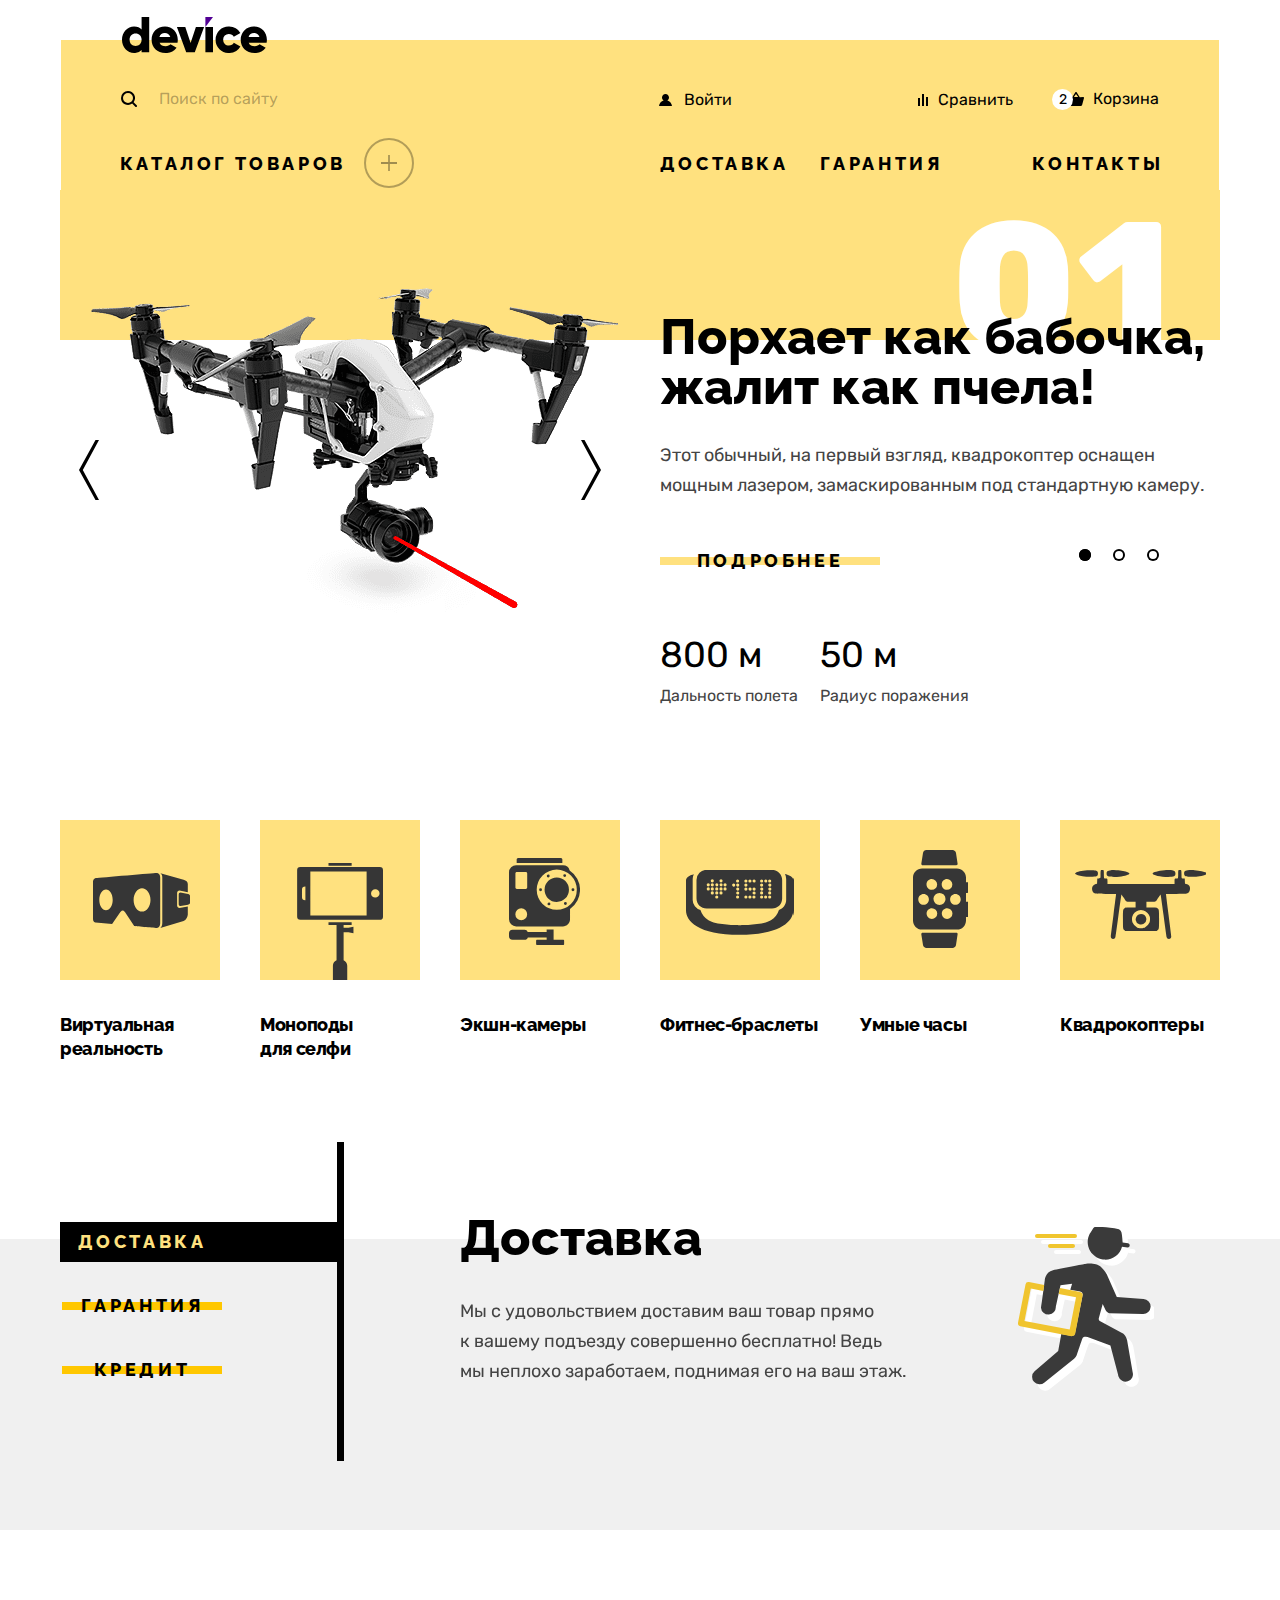
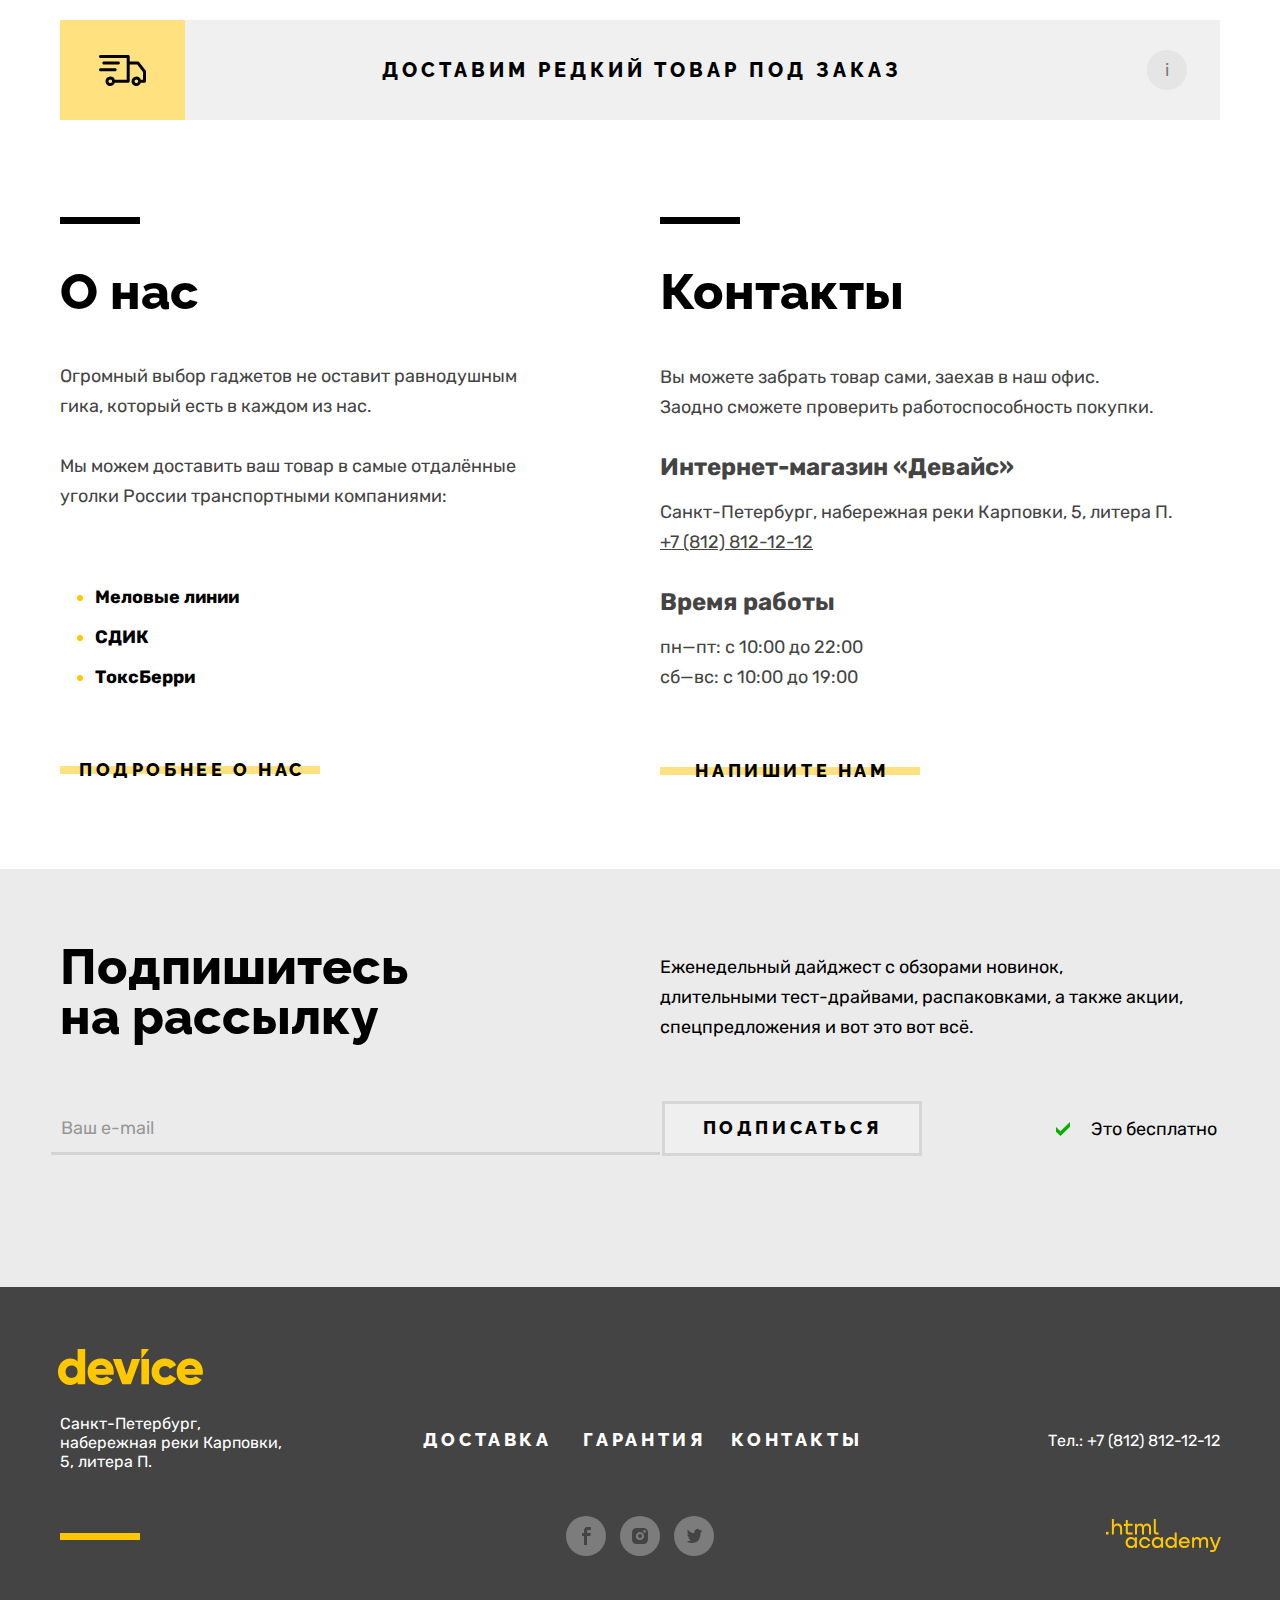
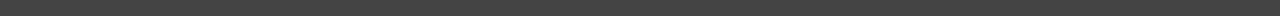
==== commit 78650604: "Защита" ====
--- a/index.html
+++ b/index.html
@@ -20,24 +20,29 @@
         alt="Логотип магазина гаджетов - Девайс"></a>
     <div class="main-nav-top">
       <form class="header-search" method="get" action="https://echo.htmlacademy.ru">
+        <label for="search">
+          <span class="visually-hidden">Поиск</span>
+        </label>
         <input class="header-search-input" id="search" type="search" name="search" placeholder="Поиск по сайту"
           required>
         <button class="header-search-button" type="submit">Найти</button>
       </form>
       <ul class="user-list">
         <li class="user-list-item">
-          <a class="user-list-link user-list-item-login " href="#">Войти</a>
+          <a class="user-list-link user-list-item-login " href="blank.html">Войти</a>
         </li>
         <li class="user-list-item ">
-          <a class="user-list-link user-list-item-compare" href="#">Сравнить</a>
+          <a class="user-list-link user-list-item-compare" href="blank.html">Сравнить</a>
         </li>
         <li class="user-list-item">
-          <a class="user-list-link user-list-item-cart" href="#">Корзина<span class="numbers">2</span>
+          <a class="user-list-link user-list-item-cart" href="blank.html">Корзина<span class="numbers">2</span>
           </a>
           <div class="popover-cart ">
+            <!-- popover-open -->
+            <h2 class="visually-hidden">Корзина</h2>
             <ul class="popover-cart-list">
               <li class="popover-cart-item">
-                <a class="popover-cart-item-link" href="#"><img src="./img/amateur-selfie.jpg" class="pic"
+                <a class="popover-cart-item-link" href="blank.html"><img src="./img/amateur-selfie.jpg" class="pic"
                     alt="Любительская селфи-палка" width="41" height="43">
                   <p class="popover-cart-item-text"> Любительская селфи-палка</p>
                 </a>
@@ -45,7 +50,7 @@
                 </button>
               </li>
               <li class="popover-cart-item">
-                <a class="popover-cart-item-link" href="#">
+                <a class="popover-cart-item-link" href="blank.html">
                   <img src="./img/prof-selfie.jpg" class="pic" alt="Любительская селфи-палка" width="41" height="43">
                   <p class="popover-cart-item-text"> Профессиональная селфи-палка</p>
                 </a>
@@ -71,23 +76,23 @@
           <div class="catalog-wrap">
             <ul class="main-navigation-inside">
               <li class="main-navigation-inside-list">
-                <a class="main-navigation-inside-link" href="#">Виртуальная реальность</a>
+                <a class="main-navigation-inside-link" href="blank.html">Виртуальная реальность</a>
                 <a class="main-navigation-inside-link" href="catalog.html">Моноподы для селфи</a>
-                <a class="main-navigation-inside-link" href="#">Экшн-камеры</a>
+                <a class="main-navigation-inside-link" href="blank.html">Экшн-камеры</a>
               </li>
               <li class="main-navigation-inside-list">
-                <a class="main-navigation-inside-link" href="#">Фитнес-браслеты</a>
-                <a class="main-navigation-inside-link" href="#">Умные часы</a>
+                <a class="main-navigation-inside-link" href="blank.html">Фитнес-браслеты</a>
+                <a class="main-navigation-inside-link" href="blank.html">Умные часы</a>
               </li>
               <li class="main-navigation-inside-list">
-                <a class="main-navigation-inside-link" href="#">Квадрокоптеры</a>
+                <a class="main-navigation-inside-link" href="blank.html">Квадрокоптеры</a>
               </li>
             </ul>
           </div>
         </li>
-        <li class="main-navigation-list"><a class="main-navigation-list-link" href="#">Доставка</a></li>
-        <li class="main-navigation-list"><a class="main-navigation-list-link" href="#">Гарантия</a></li>
-        <li class="main-navigation-list"><a class="main-navigation-list-link" href="#">Контакты</a></li>
+        <li class="main-navigation-list"><a class="main-navigation-list-link" href="blank.html">Доставка</a></li>
+        <li class="main-navigation-list"><a class="main-navigation-list-link" href="blank.html">Гарантия</a></li>
+        <li class="main-navigation-list"><a class="main-navigation-list-link" href="blank.html">Контакты</a></li>
       </ul>
     </nav>
 
@@ -97,41 +102,45 @@
     <section class="slider page-container">
       <h2 class="visually-hidden">Cлайдер</h2>
       <div class="slider-controls">
-        <button type="button" class="slider-button back"></button>
-        <button type="button" class="slider-button forward"></button>
+        <button type="button" class="slider-button back">
+          <span class="visually-hidden">Предыдущий слайд</span>
+        </button>
+        <button type="button" class="slider-button forward">
+          <span class="visually-hidden">Следущий слайд</span>
+        </button>
       </div>
       <ol class="slider-pagination">
         <li class="slider-pagination-item">
           <button class="slider-pagination-button slider-pagination-button-current" type="button">
-            <span class="visually-hidden">1 слайд</span>
+            <span class="visually-hidden">1-ый слайд</span>
           </button>
         </li>
         <li class="slider-pagination-item">
           <button class="slider-pagination-button " type="button">
-            <span class="visually-hidden">2 слайд</span>
+            <span class="visually-hidden">2-ый слайд</span>
           </button>
         </li>
         <li class="slider-pagination-item">
           <button class="slider-pagination-button" type="button">
-            <span class="visually-hidden">3 слайд</span>
+            <span class="visually-hidden">3-ый слайд</span>
           </button>
         </li>
       </ol>
 
       <section class="slide slide-active">
         <div class="slider-img">
-          <a href="#"><img src="./img/slider/quadcopter-slider.png" alt="Квадрокоптер" width="560" height="560">
+          <a href="blank.html"><img src="./img/slider/quadcopter-slider.png" alt="Квадрокоптер" width="560" height="560">
           </a>
         </div>
         <div class="slider-info">
-          <a class="slider-link" href="#">
+          <a class="slider-link" href="blank.html">
             <h3 class="title">Порхает как бабочка, жалит как пчела!</h3>
           </a>
           <p class="slider-subtitle">Этот обычный, на первый взгляд, квадрокоптер оснащен мощным лазером,
             замаскированным
             под стандартную камеру.
           </p>
-          <a class="button" href="#">Подробнее</a>
+          <a class="button" href="blank.html">Подробнее</a>
           <ul class="slider-list">
             <li class="slider-list-item">
               <span class="slider-advantage">800 м</span>
@@ -147,16 +156,16 @@
 
       <section class="slide ">
         <div class="slider-img">
-          <a href="#"><img src="./img/slider/fitness-watch-slider.png" alt="Фитнес-браслеты" width="560"
+          <a href="blank.html"><img src="./img/slider/fitness-watch-slider.png" alt="Фитнес-браслеты" width="560"
               height="560"></a>
         </div>
         <div class="slider-info">
-          <a class="slider-link" href="#">
+          <a class="slider-link" href="blank.html">
             <h3 class="title">Худеем <br> правильно!</h3>
           </a>
           <p class="slider-subtitle">Мотивирующие фитнес-браслеты помогут найти в себе силы не пропускать занятия и
             соблюдать диету.</p>
-          <a class="button" href="#">Подробнее</a>
+          <a class="button" href="blank.html">Подробнее</a>
           <ul class="slider-list">
             <li class="slider-list-item">
               <span class="slider-advantage">48 часов</span>
@@ -168,17 +177,17 @@
 
       <section class="slide ">
         <div class="slider-img">
-          <a href="#"><img src="./img/slider/selfi-slider.png" alt="Квадрокоптер" width="560" height="560"> </a>
+          <a href="blank.html"><img src="./img/slider/selfi-slider.png" alt="Квадрокоптер" width="560" height="560"> </a>
         </div>
         <div class="slider-info">
-          <a class="slider-link" href="#">
+          <a class="slider-link" href="blank.html">
             <h3 class="title">Делай селфи, <br> как Бен Стиллер! </h3>
           </a>
           <p class="slider-subtitle">Самая длинная палка для селфи доступна в нашем магазине. Восемь (Восемь, Карл!)
             метров длиной и весом всего 5
             кг.
           </p>
-          <a class="button" href="#">Подробнее</a>
+          <a class="button" href="blank.html">Подробнее</a>
           <ul class="slider-list">
             <li class="slider-list-item">
               <span class="slider-advantage">8,5 м</span>
@@ -201,7 +210,7 @@
       <h2 class="visually-hidden">Популярные товары</h2>
       <ul class="popular-goods">
         <li class="popular-goods-item">
-          <a class="popular-goods-item-link" href="#">
+          <a class="popular-goods-item-link" href="blank.html">
             <div class="popular-goods-item-wrap">
               <div class="popular-goods-item-img virtual">
               </div>
@@ -219,7 +228,7 @@
           </a>
         </li>
         <li class="popular-goods-item">
-          <a class="popular-goods-item-link" href="#">
+          <a class="popular-goods-item-link" href="blank.html">
             <div class="popular-goods-item-wrap">
               <div class="popular-goods-item-img action">
               </div>
@@ -228,7 +237,7 @@
           </a>
         </li>
         <li class="popular-goods-item">
-          <a class="popular-goods-item-link" href="#">
+          <a class="popular-goods-item-link" href="blank.html">
             <div class="popular-goods-item-wrap">
               <div class="popular-goods-item-img fitness-watch">
               </div>
@@ -237,7 +246,7 @@
           </a>
         </li>
         <li class="popular-goods-item">
-          <a class="popular-goods-item-link" href="#">
+          <a class="popular-goods-item-link" href="blank.html">
             <div class="popular-goods-item-wrap">
               <div class="popular-goods-item-img smart-watch">
               </div>
@@ -246,7 +255,7 @@
           </a>
         </li>
         <li class="popular-goods-item">
-          <a class="popular-goods-item-link" href="#">
+          <a class="popular-goods-item-link" href="blank.html">
             <div class="popular-goods-item-wrap">
               <div class="popular-goods-item-img quadcopter">
               </div>
@@ -294,7 +303,7 @@
         <span class="delivery-wrapper-car">
           <svg class="svg-car" width="47" height="31" viewBox="0 0 47 31" fill="none"
             xmlns="http://www.w3.org/2000/svg">
-            <g clip-path="url(#a)" fill="evenodd">
+            <g clip-path="url(blank.htmla)" fill="evenodd">
               <path
                 d="m46.7 15.4-6.5-8.2c-.3-.4-.7-.6-1.2-.6h-8.3V1.5C30.7.7 30 0 29.2 0H1.5C.7 0 0 .7 0 1.5S.7 3 1.5 3h26.2V24.7H15.8a4.7 4.7 0 0 0-4.5-3.3 4.9 4.9 0 0 0-4.8 4.8c0 2.6 2.2 4.8 4.8 4.8 2.1 0 3.9-1.4 4.5-3.3h13.4c.8 0 1.5-.7 1.5-1.5V9.6h7.6l5.7 7.3v7.9h-2.2a4.7 4.7 0 0 0-4.5-3.3 4.9 4.9 0 0 0-4.8 4.8c0 2.6 2.1 4.8 4.8 4.8 2.1 0 3.9-1.4 4.5-3.3h3.7c.8 0 1.5-.7 1.5-1.5v-9.9c0-.4-.1-.7-.3-1ZM11.3 28c-1 0-1.8-.8-1.8-1.8s.8-1.8 1.8-1.8 1.8.8 1.8 1.8-.9 1.8-1.8 1.8Zm26.1 0c-1 0-1.8-.8-1.8-1.8s.8-1.8 1.8-1.8 1.8.8 1.8 1.8-.9 1.8-1.8 1.8Z" />
               <path
@@ -302,14 +311,15 @@
             </g>
             <defs>
               <clipPath id="a">
-                <path fill="#fff" d="M0 0h47v31H0z" />
+                <path fill="blank.htmlfff" d="M0 0h47v31H0z" />
               </clipPath>
             </defs>
           </svg>
-          <span class="visually-hidden">Машинка</span>
+          <span class="visually-hidden">Машина svg.</span>
         </span>
         <span class="delivery-link">Доставим редкий товар под заказ</span>
         <span class="delivery-info">i</span>
+        <span class="visually-hidden">Дополнительная информация.</span>
       </button>
     </div>
 
@@ -326,7 +336,7 @@
           <li class="about-us-item">СДИК</li>
           <li class="about-us-item">ТоксБерри</li>
         </ul>
-        <a class="button button-info" href="#">Подробнее о нас</a>
+        <a class="button button-info" href="blank.html">Подробнее о нас</a>
       </section>
       <section class="contacts black-layer">
         <h3 class="title">Контакты</h3>
@@ -338,7 +348,7 @@
         <h4 class="contacts-title">Время работы</h4>
         <p class="contacts-work">пн—пт: с 10:00 до 22:00</p>
         <p class="contacts-work">сб—вс: с 10:00 до 19:00</p>
-        <a class="button button-info" href="#">Напишите нам</a>
+        <a class="button button-info" href="blank.html">Напишите нам</a>
       </section>
     </div>
 
@@ -374,9 +384,9 @@
       <div class="footer-info">
         <address class="footer-address">Санкт-Петербург, набережная реки Карповки, 5, литера П.</address>
         <div class="footer-info-nav">
-          <a class="footer-button footer-navigation" href="#">Доставка</a>
-          <a class="footer-button footer-navigation" href="#">Гарантия</a>
-          <a class="footer-button footer-navigation" href="#">Контакты</a>
+          <a class="footer-button footer-navigation" href="blank.html">Доставка</a>
+          <a class="footer-button footer-navigation" href="blank.html">Гарантия</a>
+          <a class="footer-button footer-navigation" href="blank.html">Контакты</a>
         </div>
         <a class="footer-phone" href="tel:+78128121212">Тел.: +7 (812) 812-12-12</a>
       </div>
@@ -459,6 +469,7 @@
   </footer>
 
   <div class="modal-container ">
+    <!-- modal-container-open -->
     <div class="modal modal-delivery">
       <button class="close">
         <span class="visually-hidden">Закрыть</span>
@@ -484,22 +495,23 @@
               placeholder="В свободной форме">
           </p>
           <div class="field-group delivery-form-amount">
-            <div class="delivery-title amount-subtitle" >Количество:
-              <button  class="info" id="amount-info">
+            <div class="delivery-title amount-subtitle">Количество:
+              <button class="info" type="button" >
                 <span class="visually-hidden">Посмотреть дополнительную информацию</span>
               </button>
-            </div>
-            <div class="popover-amout">
+              <div class="popover-amout">
               <p class="popover-amout-text">
                 Постараемся найти, сколько нужно. Привезём сколько получится по требованиям <br>
                 к провозу багажа.
               </p>
             </div>
+            </div>
+            
             <div class="amount-wrap">
               <button class="amount-button input-button-minus" type="button">
                 <span class="visually-hidden">Уменьшить количество </span>
               </button>
-              <label class="visually-hidden" for="amount">кол-во товаров</label>
+              <label class="visually-hidden" for="amount">количество товаров</label>
               <input class="amount-input" type="number" id="amount" name="amount" min="1" max="100" step="1" value="1">
               <button class="amount-button input-button-plus" type="button">
                 <span class="visually-hidden">Увеличить количество </span>
--- a/css/style.css
+++ b/css/style.css
@@ -61,6 +61,7 @@
   --transparent-grey50: rgb(220, 220, 220, 0.5);
 
   --modal-background: rgb(229, 229, 229, 0.8);
+  --popover-background: #1a1a1a;
 
   --width-gradient: calc((100% - 1160px) / 2 + 328px);
 }
@@ -373,7 +374,7 @@
   margin: 0;
   top: 31px;
   display: none;
-  right: -59px;
+  right: -60px;
   width: 320px;
   min-height: 302px;
   color: var(--white);
@@ -480,10 +481,10 @@
   display: flex;
   justify-content: space-between;
   width: 100%;
-  height: 45px;
+  min-height: 45px;
   padding-left: 20px;
-  padding-right: 20px;
-  background-color: #1a1a1a;
+  padding-right: 22px;
+  background-color: var(--popover-background);
 }
 
 .popover-cart-goods-text {
@@ -580,6 +581,10 @@
   opacity: 0.3;
 }
 
+.main-navigation-list-link:active + .main-navigation-link-catalog::before {
+  opacity: 0.3;
+}
+
 .main-navigation-inside-link {
   display: block;
   margin-right: 11px;
@@ -892,7 +897,7 @@
   bottom: 11px;
   width: 16px;
   height: 2px;
-  background-color: var(--transparent-black30);
+  background-color: var(--transparent-black10);
 }
 
 .main-navigation-link-catalog::after {
@@ -1266,7 +1271,7 @@
 }
 
 .delivery-link {
-  padding-left: 5px;
+  padding: 0 138px 0 142px;
   font-family: "Railway", "Impact", sans-serif;
   font-size: 20px;
   line-height: 23px;
@@ -1834,13 +1839,19 @@
 }
 
 .filter-title {
-  margin-bottom: 109px;
+  margin: 3px 0 99px -10px;
+  padding: 10px;
   font-family: "Railway", "Impact", sans-serif;
   font-size: 16px;
   line-height: 19px;
   letter-spacing: 0.2em;
   text-transform: uppercase;
 }
+
+.filter .filter-title {
+  background-color: var(--grey);
+}
+
 
 .product-card {
   position: relative;
@@ -2505,6 +2516,11 @@
   opacity: 0.1;
 }
 
+.pagination-item-link-others {
+  padding: 8px 15px 11px 22px;
+  letter-spacing: -0.6em;
+}
+
 .pagination-item-first-link:hover,
 .pagination-item-last-link:hover {
   background-color: var(--grey);
@@ -2744,7 +2760,7 @@
   position: absolute;
   content: "i";
   top: -2px;
-  right: 14px;
+  right: 16px;
   width: 26px;
   height: 26px;
   background-color: var(--light-yellow);
@@ -2759,15 +2775,15 @@
   position: absolute;
   z-index: 1;
   display: none;
-  top: 34px;
-  left: 178px;
+  top: 35px;
+  right: -18px;
   width: 200px;
-  min-height: 160px;
+  min-height: 159px;
   background-color: var(--black);
   box-shadow: 0 10px 0 var(--transparent-black10);
 }
 
-.amount-subtitle:hover ~ .popover-amout {
+.info:hover ~ .popover-amout {
   display: block;
 }
 
@@ -2922,3 +2938,34 @@
 .modal-container-open {
   display: flex;
 }
+
+.cat-container {
+  position: relative;
+}
+
+.cat-img {
+  margin: 25px 0;
+}
+
+.cat-wrap {
+  position: absolute;
+  top: 36%;
+  display: grid;
+  grid-template-columns: 1fr 1fr;
+  column-gap: 300px;
+}
+
+.cat-wrap-text {
+  margin: 0;
+  width: 400px;
+  color: var(--black);
+  font-family: "Railway", "Impact", sans-serif;
+  font-size: 36px;
+  line-height: 36px;
+  text-transform: uppercase;
+  text-align: center;
+}
+
+.cat-img:hover {
+  transform: scale(1.1);
+}
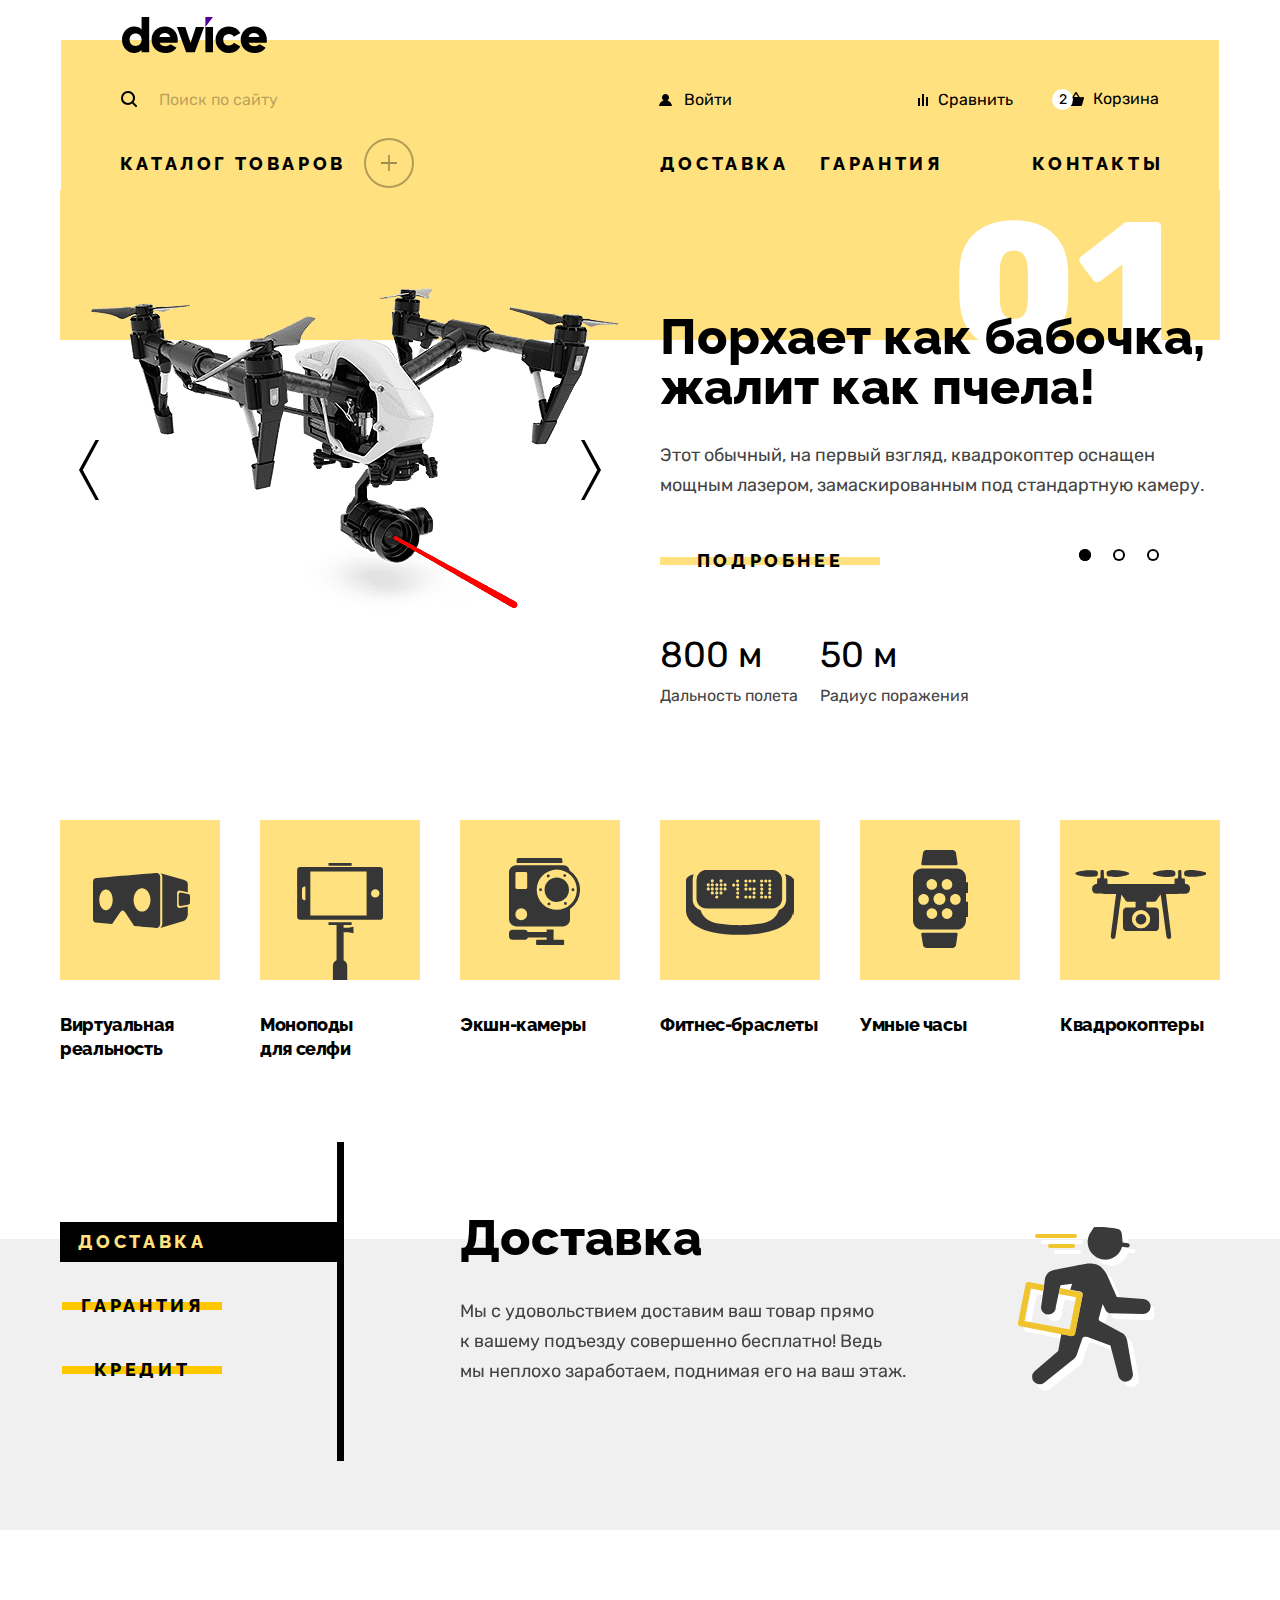
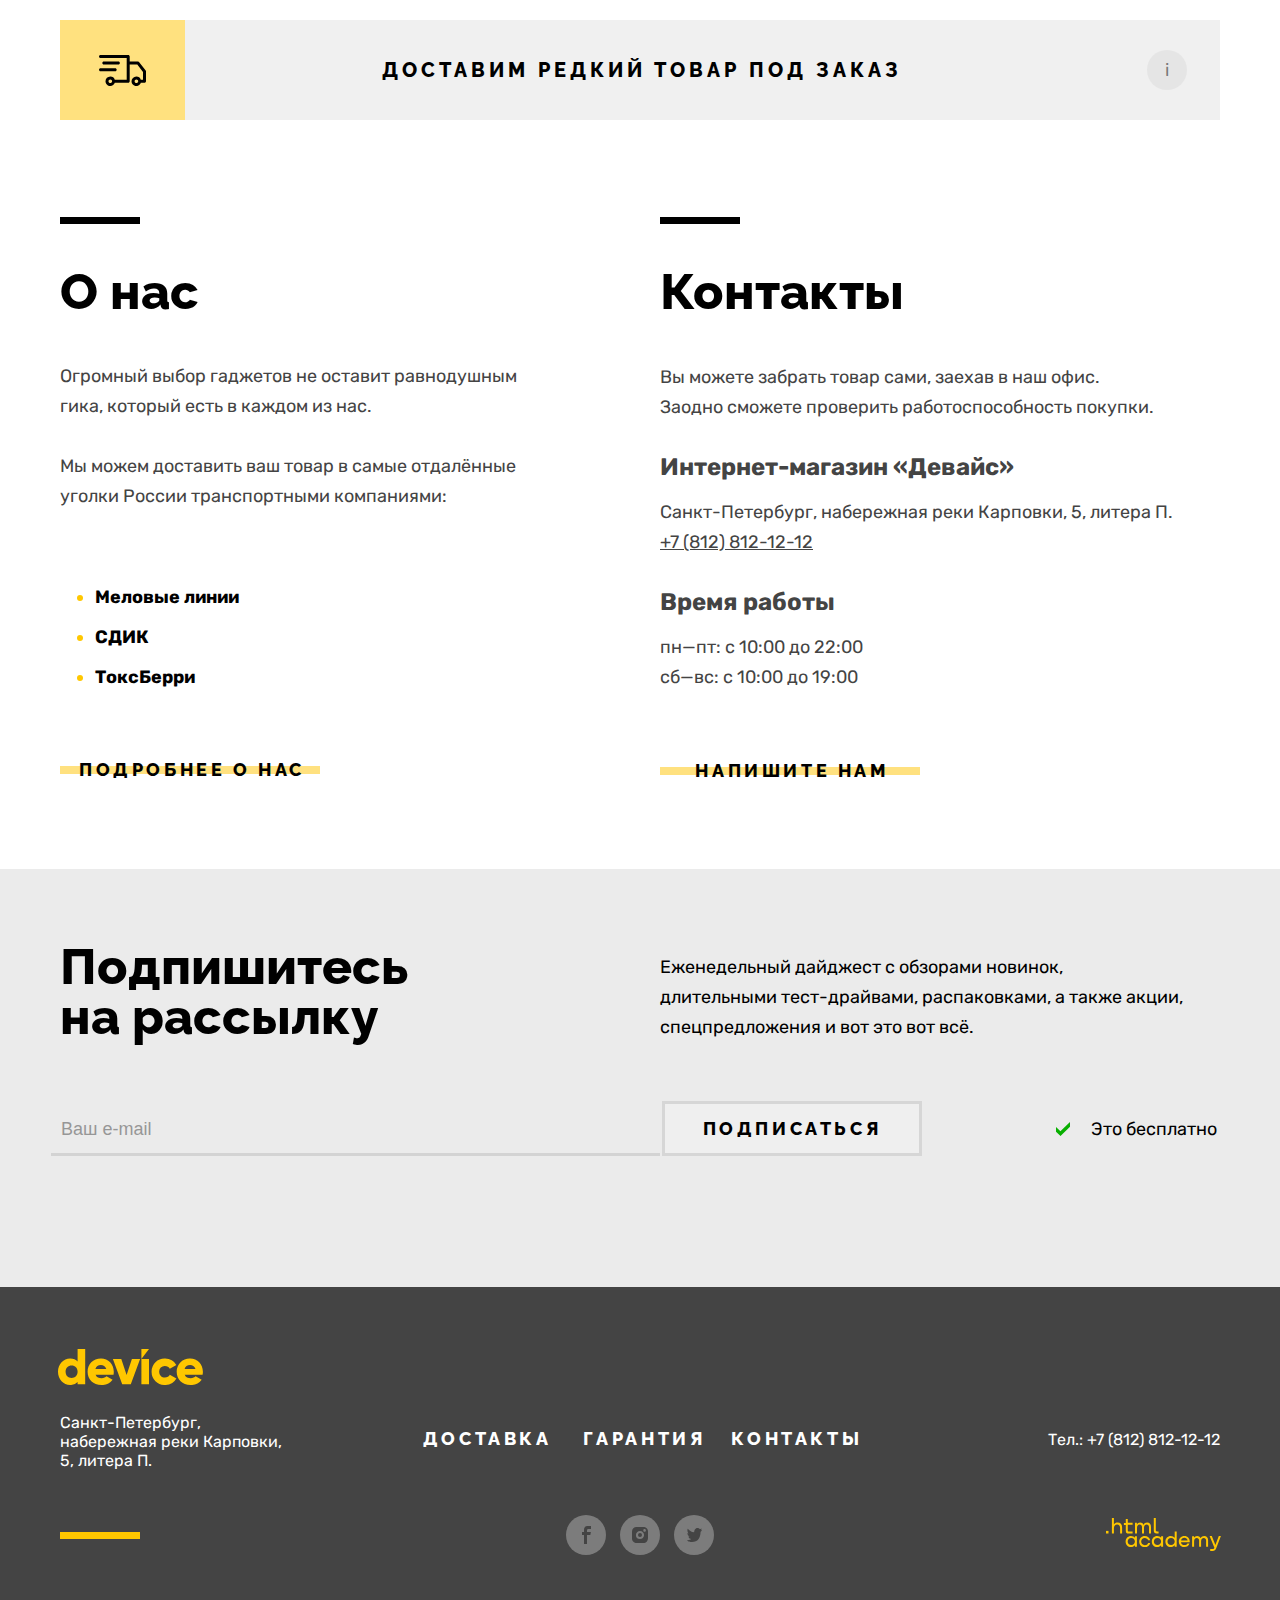
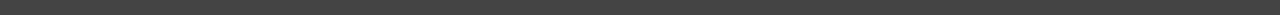
==== commit 98bcebb9: "Защита-2" ====
--- a/index.html
+++ b/index.html
@@ -15,13 +15,13 @@
 <body>
 
   <header class="page-header">
-    <h1 class="visually-hidden">Интернет-магазин "DEVICE"</h1>
+    <h1 class="visually-hidden">Интернет-магазин "DEVICE".</h1>
     <a class="header-logo" aria-current="page"><img src="./img/logos/logo.svg" width="145" height="36"
-        alt="Логотип магазина гаджетов - Девайс"></a>
+        alt="Логотип магазина гаджетов - Девайс."></a>
     <div class="main-nav-top">
       <form class="header-search" method="get" action="https://echo.htmlacademy.ru">
         <label for="search">
-          <span class="visually-hidden">Поиск</span>
+          <span class="visually-hidden">Поиск.</span>
         </label>
         <input class="header-search-input" id="search" type="search" name="search" placeholder="Поиск по сайту"
           required>
@@ -38,23 +38,23 @@
           <a class="user-list-link user-list-item-cart" href="blank.html">Корзина<span class="numbers">2</span>
           </a>
           <div class="popover-cart ">
-            <!-- popover-open -->
-            <h2 class="visually-hidden">Корзина</h2>
+            <!--Для отображения окна нужно добавить класс popover-open-->
+            <h2 class="visually-hidden">Корзина.</h2>
             <ul class="popover-cart-list">
               <li class="popover-cart-item">
                 <a class="popover-cart-item-link" href="blank.html"><img src="./img/amateur-selfie.jpg" class="pic"
-                    alt="Любительская селфи-палка" width="41" height="43">
-                  <p class="popover-cart-item-text"> Любительская селфи-палка</p>
+                    alt="Любительская селфи-палка." width="41" height="43">
+                  <p class="popover-cart-item-text">Любительская селфи-палка</p>
                 </a>
-                <button class="delete"><span class="visually-hidden">Удалить из корзины</span>
+                <button class="delete" type="button"><span class="visually-hidden">Удалить из корзины.</span>
                 </button>
               </li>
               <li class="popover-cart-item">
                 <a class="popover-cart-item-link" href="blank.html">
-                  <img src="./img/prof-selfie.jpg" class="pic" alt="Любительская селфи-палка" width="41" height="43">
-                  <p class="popover-cart-item-text"> Профессиональная селфи-палка</p>
+                  <img src="./img/prof-selfie.jpg" class="pic" alt="Любительская селфи-палка." width="41" height="43">
+                  <p class="popover-cart-item-text">Профессиональная селфи-палка</p>
                 </a>
-                <button class="delete"><span class="visually-hidden">Удалить из корзины</span>
+                <button class="delete" type="button"><span class="visually-hidden">Удалить из корзины.</span>
                 </button>
               </li>
             </ul>
@@ -62,7 +62,7 @@
               <p class="popover-cart-goods-text">Товаров: <span>2</span></p>
               <p class="popover-cart-goods-text">Сумма: <span>2000</span> &#8381;</p>
             </div>
-            <button class="open-cart">Открыть корзину</button>
+            <a class="open-cart" href="blank.html">Открыть корзину</a>
           </div>
         </li>
       </ul>
@@ -100,36 +100,37 @@
 
   <main class="main-container">
     <section class="slider page-container">
-      <h2 class="visually-hidden">Cлайдер</h2>
+      <h2 class="visually-hidden">Cлайдер.</h2>
       <div class="slider-controls">
         <button type="button" class="slider-button back">
-          <span class="visually-hidden">Предыдущий слайд</span>
+          <span class="visually-hidden">Предыдущий слайд.</span>
         </button>
         <button type="button" class="slider-button forward">
-          <span class="visually-hidden">Следущий слайд</span>
+          <span class="visually-hidden">Следущий слайд.</span>
         </button>
       </div>
       <ol class="slider-pagination">
         <li class="slider-pagination-item">
           <button class="slider-pagination-button slider-pagination-button-current" type="button">
-            <span class="visually-hidden">1-ый слайд</span>
+            <span class="visually-hidden">1-ый слайд.</span>
           </button>
         </li>
         <li class="slider-pagination-item">
           <button class="slider-pagination-button " type="button">
-            <span class="visually-hidden">2-ый слайд</span>
+            <span class="visually-hidden">2-ый слайд.</span>
           </button>
         </li>
         <li class="slider-pagination-item">
           <button class="slider-pagination-button" type="button">
-            <span class="visually-hidden">3-ый слайд</span>
+            <span class="visually-hidden">3-ый слайд.</span>
           </button>
         </li>
       </ol>
 
       <section class="slide slide-active">
         <div class="slider-img">
-          <a href="blank.html"><img src="./img/slider/quadcopter-slider.png" alt="Квадрокоптер" width="560" height="560">
+          <a href="blank.html"><img src="./img/slider/quadcopter-slider.png" alt="Квадрокоптер." width="560"
+              height="560">
           </a>
         </div>
         <div class="slider-info">
@@ -156,7 +157,7 @@
 
       <section class="slide ">
         <div class="slider-img">
-          <a href="blank.html"><img src="./img/slider/fitness-watch-slider.png" alt="Фитнес-браслеты" width="560"
+          <a href="blank.html"><img src="./img/slider/fitness-watch-slider.png" alt="Фитнес-браслеты." width="560"
               height="560"></a>
         </div>
         <div class="slider-info">
@@ -177,7 +178,8 @@
 
       <section class="slide ">
         <div class="slider-img">
-          <a href="blank.html"><img src="./img/slider/selfi-slider.png" alt="Квадрокоптер" width="560" height="560"> </a>
+          <a href="blank.html"><img src="./img/slider/selfi-slider.png" alt="Квадрокоптер." width="560" height="560">
+          </a>
         </div>
         <div class="slider-info">
           <a class="slider-link" href="blank.html">
@@ -207,7 +209,7 @@
     </section>
 
     <section class="page-container">
-      <h2 class="visually-hidden">Популярные товары</h2>
+      <h2 class="visually-hidden">Популярные товары.</h2>
       <ul class="popular-goods">
         <li class="popular-goods-item">
           <a class="popular-goods-item-link" href="blank.html">
@@ -268,7 +270,7 @@
 
     <section class="delivery-slider">
       <div class="page-container">
-        <h2 class="visually-hidden">Наши сервисы</h2>
+        <h2 class="visually-hidden">Наши сервисы.</h2>
         <div class="services-slider">
           <div class="services-btn-wrap">
             <button class="button services-btn services-btn-active" type="button">Доставка</button>
@@ -298,8 +300,8 @@
     </section>
 
     <div class="page-container">
-      <h2 class="visually-hidden">Доставка</h2>
-      <button class="delivery-wrapper">
+      <h2 class="visually-hidden">Доставка.</h2>
+      <a class="delivery-wrapper">
         <span class="delivery-wrapper-car">
           <svg class="svg-car" width="47" height="31" viewBox="0 0 47 31" fill="none"
             xmlns="http://www.w3.org/2000/svg">
@@ -319,8 +321,7 @@
         </span>
         <span class="delivery-link">Доставим редкий товар под заказ</span>
         <span class="delivery-info">i</span>
-        <span class="visually-hidden">Дополнительная информация.</span>
-      </button>
+      </a>
     </div>
 
     <div class="info-wrap page-container">
@@ -368,6 +369,7 @@
 
         <div class="mail-subscribe">
           <form class="mail-form" method="get" action="https://echo.htmlacademy.ru">
+            <label class="visually-hidden" for="subscribe">Email</label>
             <input class="mail-form-input" id="subscribe" type="email" name="search" placeholder="Ваш e-mail" required>
             <button class=" mail-button " type="submit">Подписаться</button>
           </form>
@@ -380,7 +382,7 @@
   <footer class="page-footer">
     <div class="page-footer-inner page-container">
       <a class="footer-logo" aria-current="page"><img src="img/logos/yellow-logo.svg" width="145" height="36"
-          alt="Логотип магазина гаджетов - Девайс"></a>
+          alt="Логотип магазина гаджетов - Девайс."></a>
       <div class="footer-info">
         <address class="footer-address">Санкт-Петербург, набережная реки Карповки, 5, литера П.</address>
         <div class="footer-info-nav">
@@ -399,7 +401,7 @@
                 <path class="path-icon"
                   d="M22.5 14H25v-3h-3.4c-2.8 0-3.6 1.7-3.6 4.2V17h-2v3h2v9h3v-9h3.3l.6-3H21v-1.5c0-.8.3-1.5 1.5-1.5Z" />
               </svg>
-              <span class="visually-hidden">Facebook</span>
+              <span class="visually-hidden">Facebook.</span>
             </a>
           </li>
           <li class="footer-social-item">
@@ -410,7 +412,7 @@
                 <path class="path-icon"
                   d="M26.7 13.3c-.9-.9-2-1.3-3.4-1.3h-6.6a4.5 4.5 0 0 0-4.7 4.7v6.6c0 1.4.4 2.6 1.4 3.4.9.9 2 1.3 3.3 1.3h6.6c1.4 0 2.6-.4 3.4-1.3a5 5 0 0 0 1.3-3.4v-6.6c0-1.4-.4-2.6-1.3-3.4ZM20 24.1a4.1 4.1 0 0 1-4.1-4.1c0-2.3 1.9-4.1 4.1-4.1 2.2 0 4.1 1.8 4.1 4.1s-1.9 4.1-4.1 4.1Zm4.6-7.4c-.7 0-1.3-.5-1.3-1.3s.5-1.3 1.3-1.3c.7 0 1.3.6 1.3 1.3 0 .7-.6 1.3-1.3 1.3Z" />
               </svg>
-              <span class="visually-hidden">Instagram</span>
+              <span class="visually-hidden">Instagram.</span>
             </a>
           </li>
           <li class="footer-social-item">
@@ -420,7 +422,7 @@
                 <path class="path-icon"
                   d="M22.7 13.1c1.5-.5 2.6.3 3.2 1.1l1.7-.6a2 2 0 0 1-.8 1.6c.7.2 1.2-.4 1.2-.4-.1.9-.9 1.7-1.4 1.9-.2 6.3-2.8 10.4-8.9 10.3h-.4c-.3 0-3.7-.4-4.3-1.8 2 .2 3.4-.4 4.1-1.1-.8-.3-2.4-.4-2.6-2.8.3.2.5.3 1.1.2-1.1-.8-2.3-1.5-2.2-3.5.3.3.9.5 1.2.4-.6-.2-1.8-3.1-.8-4.6 1.6 1.7 3.3 3.4 6.3 3.5.2-2.1 1-3.5 2.6-4.2Z" />
               </svg>
-              <span class="visually-hidden">Twitter</span>
+              <span class="visually-hidden">Twitter.</span>
             </a>
           </li>
         </ul>
@@ -462,20 +464,20 @@
               d="M109.4 27L105.8 18.1H103.6L108.4 29.7C108.1 30.6 107.7 30.9 106.7 30.9H104.2V32.9H106.7C108.5 32.9 109.5 32.1 110.2 30.3L114.9 18.1H112.8L109.4 27Z"
               fill="evenodd" />
           </svg>
-          <span class="visually-hidden">Html Academy</span>
+          <span class="visually-hidden">Html Academy.</span>
         </a>
       </div>
     </div>
   </footer>
 
-  <div class="modal-container ">
-    <!-- modal-container-open -->
+  <div class="modal-container  ">
+    <!--Для отображения окна нужно добавить класс modal-container-open-->
     <div class="modal modal-delivery">
       <button class="close">
-        <span class="visually-hidden">Закрыть</span>
+        <span class="visually-hidden">Закрыть.</span>
       </button>
       <section class="modal-content">
-        <h1 class="title ">Доставка под заказ</h1>
+        <h2 class="title ">Доставка под заказ</h2>
         <form class="delivery-form" action="https://echo.htmlacademy.ru/" method="post">
           <p class="field-group delivery-form-name">
             <label class="delivery-title delivery-form-name-icon" for="delivery-name">Ваше имя:</label>
@@ -490,31 +492,31 @@
             <span class="delivery-subtitle">Забавный у вас адрес</span>
           </p>
           <p class="field-group">
-            <label class="delivery-title " for="text-form">Что нужно привезти:</label>
-            <input class="delivery-input delivery-input-text" id="text-form" type="text" name="text-form"
-              placeholder="В свободной форме">
+            <label class="delivery-title" for="text-form">Что нужно привезти:</label>
+            <textarea class="delivery-input delivery-input-text" id="text-form" name="text-form" rows="1" cols="1"
+              placeholder="В свободной форме" required></textarea>
           </p>
           <div class="field-group delivery-form-amount">
             <div class="delivery-title amount-subtitle">Количество:
-              <button class="info" type="button" >
-                <span class="visually-hidden">Посмотреть дополнительную информацию</span>
+              <button class="info" type="button">
+                <span class="visually-hidden">Посмотреть дополнительную информацию.</span>
               </button>
               <div class="popover-amout">
-              <p class="popover-amout-text">
-                Постараемся найти, сколько нужно. Привезём сколько получится по требованиям <br>
-                к провозу багажа.
-              </p>
-            </div>
-            </div>
-            
+                <p class="popover-amout-text">
+                  Постараемся найти, сколько нужно. Привезём сколько получится по требованиям <br>
+                  к провозу багажа.
+                </p>
+              </div>
+            </div>
+
             <div class="amount-wrap">
               <button class="amount-button input-button-minus" type="button">
-                <span class="visually-hidden">Уменьшить количество </span>
+                <span class="visually-hidden">Уменьшить количество.</span>
               </button>
-              <label class="visually-hidden" for="amount">количество товаров</label>
+              <label class="visually-hidden" for="amount">Количество товаров</label>
               <input class="amount-input" type="number" id="amount" name="amount" min="1" max="100" step="1" value="1">
               <button class="amount-button input-button-plus" type="button">
-                <span class="visually-hidden">Увеличить количество </span>
+                <span class="visually-hidden">Увеличить количество.</span>
               </button>
             </div>
           </div>
--- a/css/style.css
+++ b/css/style.css
@@ -212,6 +212,9 @@
   flex-shrink: 0;
   width: 361px;
   padding-left: 52px;
+  font-family: "Rubik", "Arial", sans-serif;
+  font-size: 16px;
+  line-height: 19px;
   outline: none;
   background: transparent;
   border: 2px solid transparent;
@@ -243,6 +246,10 @@
   flex-shrink: 0;
   width: 157px;
   height: 40px;
+  font-family: "Rubik", "Arial", sans-serif;
+  font-size: 16px;
+  line-height: 19px;
+  text-align: center;
   background: transparent;
   border: 2px solid var(--black);
   border-radius: 0 20px 20px 0;
@@ -292,6 +299,8 @@
   height: 20px;
   margin-left: -38px;
   padding: 7px 21px 9px 5px;
+  font-size: 16px;
+  line-height: 19px;
   color: inherit;
   text-decoration: none;
   outline: none;
@@ -372,7 +381,7 @@
   position: absolute;
   z-index: 10;
   margin: 0;
-  top: 31px;
+  top: 32px;
   display: none;
   right: -60px;
   width: 320px;
@@ -395,13 +404,13 @@
 .popover-cart-list::before {
   position: absolute;
   content: "";
-  top: -7px;
-  right: 154px;
+  top: -6px;
+  right: 156px;
   width: 0;
   height: 0;
-  border-left: 8px solid transparent;
-  border-right: 8px solid transparent;
-  border-bottom: 7px solid var(--black);
+  border-left: 7px solid transparent;
+  border-right: 7px solid transparent;
+  border-bottom: 6px solid var(--black);
 }
 
 .popover-cart-item {
@@ -442,6 +451,8 @@
   display: block;
   margin: 0;
   padding-left: 3px;
+  font-size: 16px;
+  line-height: 20px;
 }
 
 .delete {
@@ -495,14 +506,20 @@
 }
 
 .open-cart {
+  display: block;
   margin: 20px;
   width: 280px;
-  min-height: 50px;
-  padding-left: 10px;
+  min-height: 49px;
+  padding: 13px 7px 13px 9px;
   font-family: "Railway", "Impact", sans-serif;
+  font-weight: 800;
   font-size: 18px;
   line-height: 21px;
+  text-align: center;
+  color: var(--black);
+  background-color: var(--white);
   letter-spacing: 0.2em;
+  text-decoration: none;
   text-transform: uppercase;
   outline: none;
   border: none;
@@ -625,9 +642,7 @@
 }
 
 .page-content-header {
-  padding-top: 37px;
-  padding-bottom: 16px;
-  padding-left: 61px;
+  padding: 38px 61px 15px;
 }
 
 .slider {
@@ -697,7 +712,7 @@
 .slider-pagination {
   position: absolute;
   z-index: 2;
-  top: 350px;
+  bottom: 189px;
   right: 50px;
   display: flex;
   justify-content: center;
@@ -781,7 +796,7 @@
 }
 
 .slider-subtitle {
-  margin: 28px 0 40px;
+  margin: 23px 0 40px;
 }
 
 .slider-advantage {
@@ -819,7 +834,7 @@
 .main-navigation-item {
   display: flex;
   flex-wrap: wrap;
-  justify-content: space-between;
+  justify-content: flex-end;
   max-width: 1160px;
   margin: 0;
   padding: 0;
@@ -1149,13 +1164,15 @@
   margin: 0;
   padding: 0;
   font-family: "Railway", "Impact", sans-serif;
+  font-weight: 800;
   font-size: 50px;
   line-height: 50px;
   color: var(--black);
 }
 
 .slider .title {
-  margin-top: 122px;
+  padding: 5px 0;
+  margin-top: 117px;
 }
 
 .services-slider-right {
@@ -1250,18 +1267,18 @@
   background-color: var(--yellow);
 }
 
-.delivery-wrapper:focus {
+.delivery-wrapper:focus-within {
   box-shadow: 0 0 0 5px var(--purple);
 }
 
-.delivery-wrapper:focus:not(:focus-visible) {
+/* .delivery-wrapper:focus:not(:focus-visible) {
   box-shadow: none;
 }
 
 .delivery-wrapper:focus-visible {
   box-shadow: 0 0 0 5px var(--purple);
 }
-
+ */
 .delivery-wrapper:active .delivery-link {
   color: var(--transparent-black30);
 }
@@ -1273,6 +1290,7 @@
 .delivery-link {
   padding: 0 138px 0 142px;
   font-family: "Railway", "Impact", sans-serif;
+  font-weight: 800;
   font-size: 20px;
   line-height: 23px;
   color: var(--black);
@@ -1314,6 +1332,8 @@
 
 .about-us-subtitle {
   margin: 0;
+  font-size: 18px;
+  line-height: 30px;
 }
 
 .about-us p:first-of-type {
@@ -1456,6 +1476,8 @@
   height: 50px;
   margin-left: -9px;
   padding: 10px;
+  font-size: 18px;
+  line-height: 30px;
   background: transparent;
   border: none;
   border-bottom: 3px solid var(--transparent-black10);
@@ -1499,6 +1521,8 @@
   width: 260px;
   min-height: 55px;
   font-family: "Railway", "Impact", sans-serif;
+  font-size: 18px;
+  line-height: 21px;
   text-transform: uppercase;
   text-align: center;
   color: var(--black);
@@ -1553,7 +1577,9 @@
 
 .footer-logo {
   display: block;
-  margin: 62px 0 20px -2px;
+  margin: 62px 0 28px -2px;
+  width: 145px;
+  height: 36px;
 }
 
 .footer-info {
@@ -1587,7 +1613,8 @@
   min-width: 150px;
   margin-left: -17px;
   color: var(--white);
-  line-height: 19px;
+  font-size: 18px;
+  line-height: 21px;
   outline: none;
 }
 
@@ -1601,7 +1628,7 @@
   padding: 1px 11px 5px;
   margin-left: 34px;
   font-size: 16px;
-  line-height: 1.2;
+  line-height: 30px;
   color: var(--white);
   text-decoration: none;
   outline: none;
@@ -1907,7 +1934,7 @@
   margin: 0;
   padding: 0;
   border: none;
-  margin-bottom: 45px;
+  margin-bottom: 46px;
 }
 
 fieldset.catalog-filter-group:nth-child(2) {
@@ -1923,10 +1950,12 @@
 
 .filter-subtitle {
   position: relative;
+  margin-bottom: 37px;
+  padding: 0;
   font-weight: 700;
   font-size: 18px;
   line-height: 20px;
-  margin-bottom: 37px;
+  letter-spacing: -0.02em;
 }
 
 .filter-subtitle::before {
@@ -2004,12 +2033,16 @@
   display: flex;
   margin-left: -6px;
   margin-right: 51px;
+  font-size: 15px;
+  line-height: 18px;
 }
 
 .range-input {
   width: 30px;
   padding: 0 2px;
   color: var(--transparent-black30);
+  font-size: 15px;
+  line-height: 18px;
   background-color: transparent;
   border: none;
   appearance: textfield;
@@ -2198,15 +2231,20 @@
   margin-left: 37px;
 }
 
-.sorting-details-summary {
-  position: relative;
-  display: flex;
-  padding: 4px 41px 7px 13px;
+.sorting-details-select {
+  position: relative;
+  display: flex;
+  padding: 4px 12px 5px 8px;
+  font-family: "Rubik", "Arial", sans-serif;
+  font-size: 16px;
+  line-height: 19px;
   outline: none;
   cursor: pointer;
-}
-
-.sorting-details-summary::before {
+  border: none;
+  background-color: var(--light-grey);
+}
+
+.sorting-details-select::before {
   position: absolute;
   content: "";
   top: 12px;
@@ -2218,23 +2256,23 @@
   background-size: 11px 6px;
 }
 
-.sorting-details-summary:hover {
+.sorting-details-select:hover {
   opacity: 0.6;
 }
 
-.sorting-details-summary:focus {
+.sorting-details-select:focus {
   box-shadow: 0 0 0 5px var(--purple);
 }
 
-.sorting-details-summary:not(:focus-visible) {
+.sorting-details-select:not(:focus-visible) {
   box-shadow: none;
 }
 
-.sorting-details-summary:focus-visible {
+.sorting-details-select:focus-visible {
   box-shadow: 0 0 0 5px var(--purple);
 }
 
-.sorting-details-summary:active {
+.sorting-details-select:active {
   opacity: 0.3;
 }
 
@@ -2377,7 +2415,7 @@
 
 .button-submit {
   width: 200px;
-  margin-top: -21px;
+  margin-top: -22px;
 }
 
 .services-btn::before,
@@ -2675,6 +2713,7 @@
 .delivery-input {
   padding: 0 50px 0 20px;
   height: 60px;
+  font-family: "Rubik", "Arial", sans-serif;
   font-size: 16px;
   line-height: 20px;
   border: none;
@@ -2818,8 +2857,9 @@
 
 .delivery-input-text {
   width: 560px;
-  padding: 0 20px;
+  padding: 20px 20px;
   margin-bottom: 29px;
+  resize: none;
 }
 
 .button-delivery-form {
@@ -2834,6 +2874,8 @@
 
 .amount-input {
   width: 58px;
+  font-size: 16px;
+  line-height: 20px;
   text-align: center;
   background-color: var(--light);
   border: none;
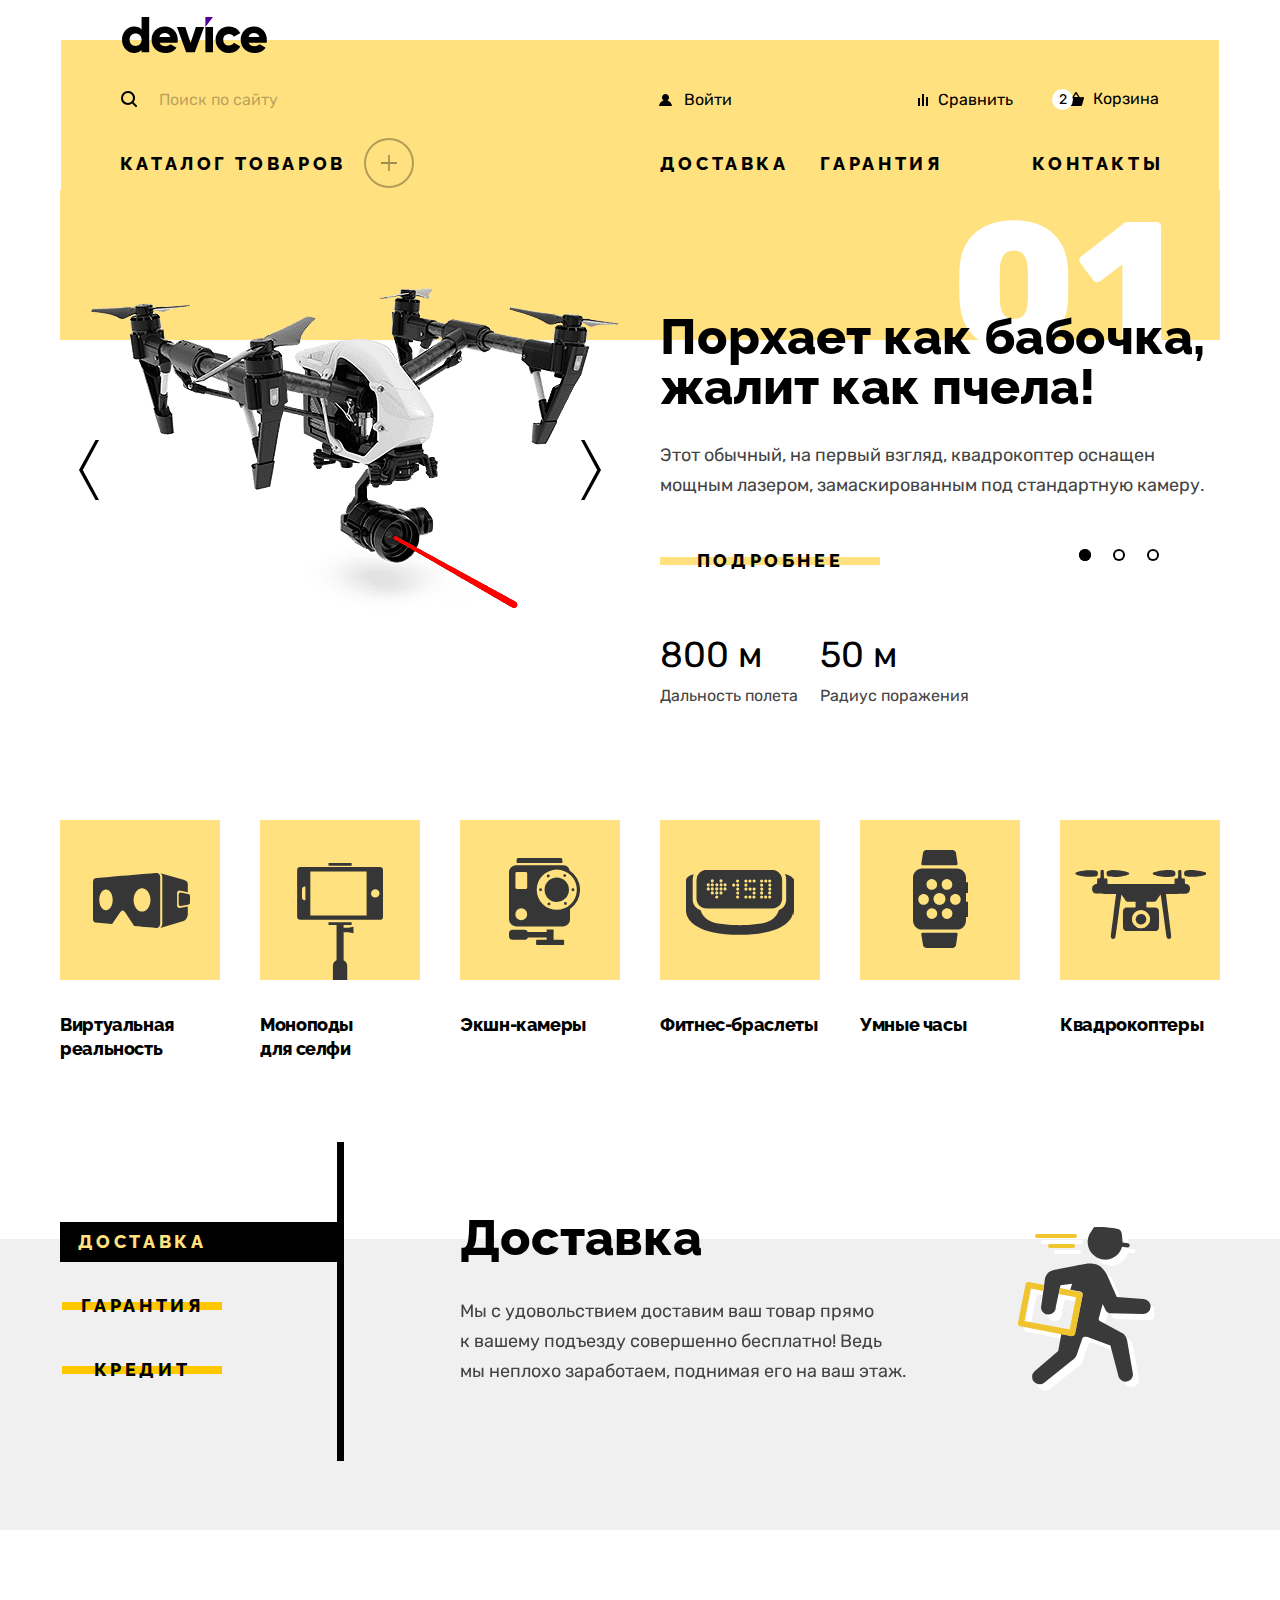
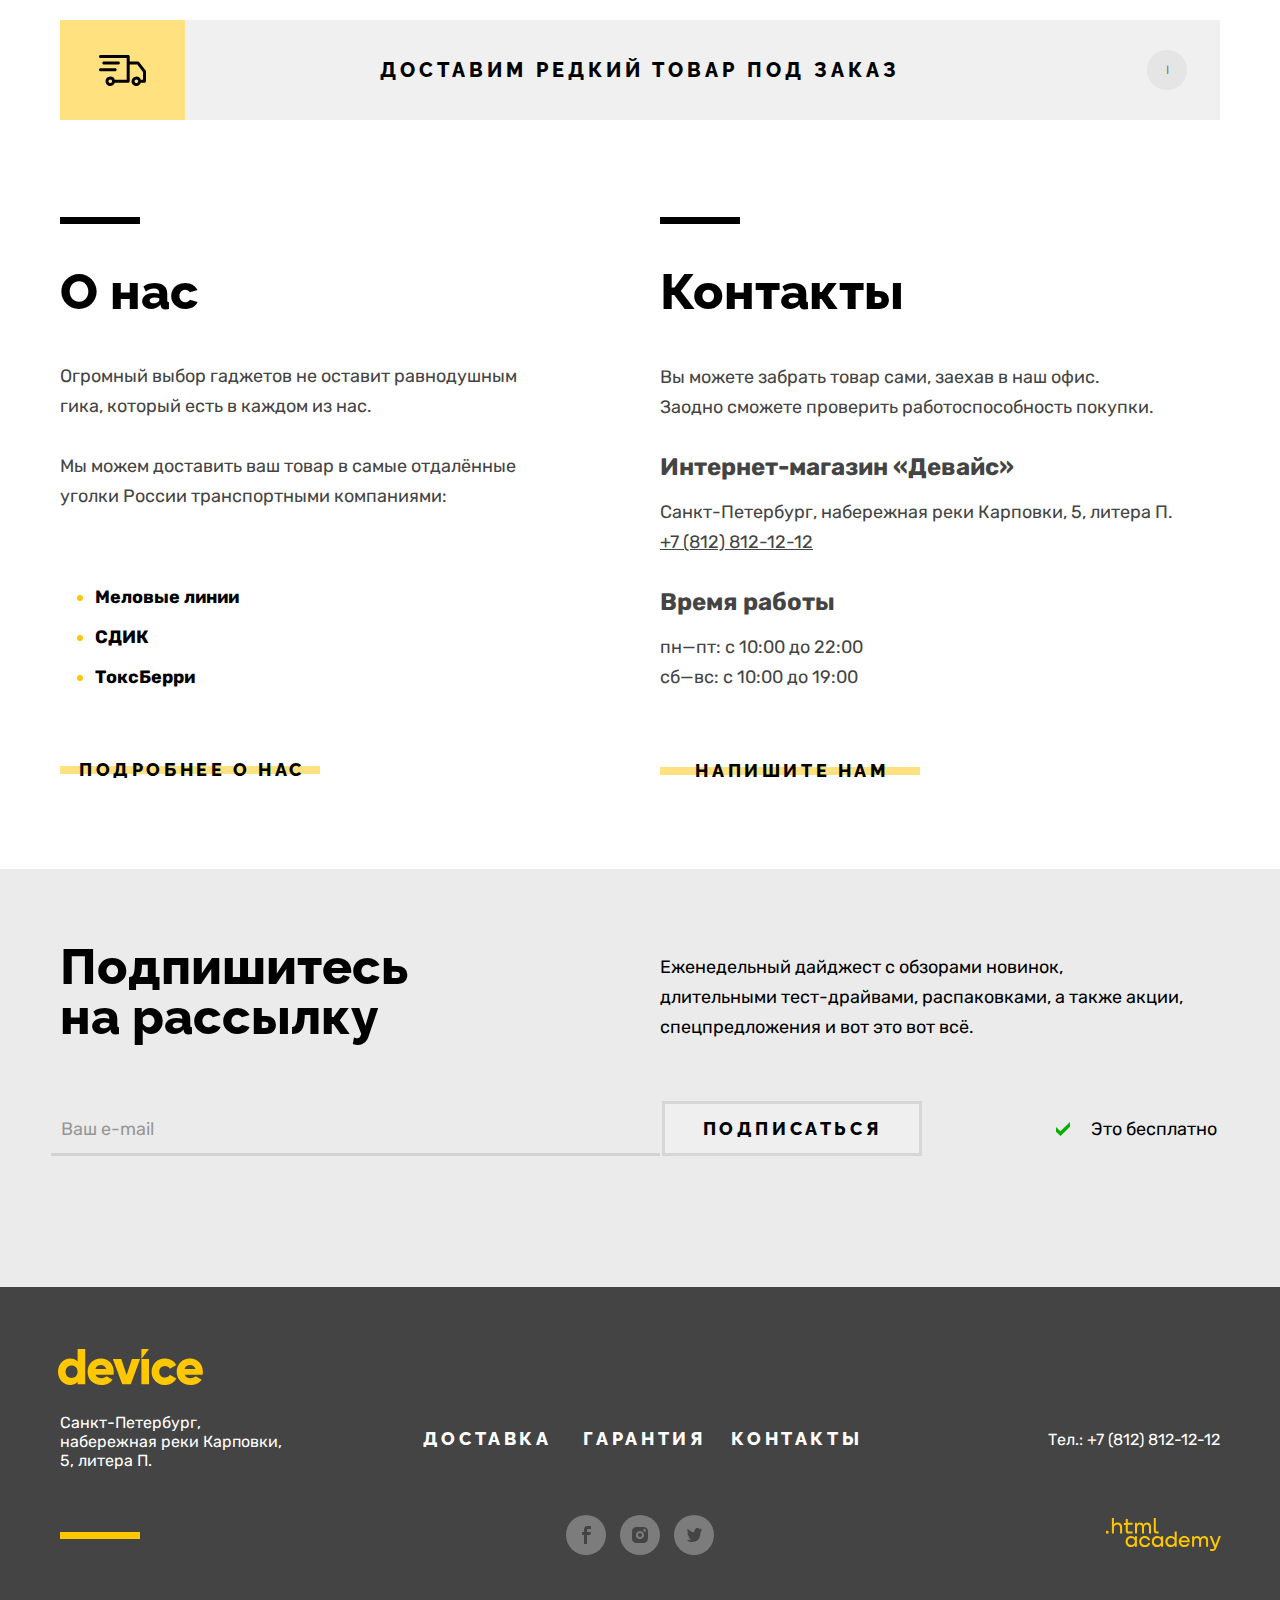
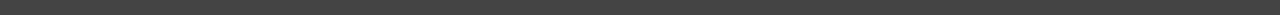
==== commit 85b17416: "защита-3" ====
--- a/index.html
+++ b/index.html
@@ -299,30 +299,10 @@
       </div>
     </section>
 
-    <div class="page-container">
+    <section class="page-container">
       <h2 class="visually-hidden">Доставка.</h2>
-      <a class="delivery-wrapper">
-        <span class="delivery-wrapper-car">
-          <svg class="svg-car" width="47" height="31" viewBox="0 0 47 31" fill="none"
-            xmlns="http://www.w3.org/2000/svg">
-            <g clip-path="url(blank.htmla)" fill="evenodd">
-              <path
-                d="m46.7 15.4-6.5-8.2c-.3-.4-.7-.6-1.2-.6h-8.3V1.5C30.7.7 30 0 29.2 0H1.5C.7 0 0 .7 0 1.5S.7 3 1.5 3h26.2V24.7H15.8a4.7 4.7 0 0 0-4.5-3.3 4.9 4.9 0 0 0-4.8 4.8c0 2.6 2.2 4.8 4.8 4.8 2.1 0 3.9-1.4 4.5-3.3h13.4c.8 0 1.5-.7 1.5-1.5V9.6h7.6l5.7 7.3v7.9h-2.2a4.7 4.7 0 0 0-4.5-3.3 4.9 4.9 0 0 0-4.8 4.8c0 2.6 2.1 4.8 4.8 4.8 2.1 0 3.9-1.4 4.5-3.3h3.7c.8 0 1.5-.7 1.5-1.5v-9.9c0-.4-.1-.7-.3-1ZM11.3 28c-1 0-1.8-.8-1.8-1.8s.8-1.8 1.8-1.8 1.8.8 1.8 1.8-.9 1.8-1.8 1.8Zm26.1 0c-1 0-1.8-.8-1.8-1.8s.8-1.8 1.8-1.8 1.8.8 1.8 1.8-.9 1.8-1.8 1.8Z" />
-              <path
-                d="M19.4 9.6c.8 0 1.5-.7 1.5-1.5s-.7-1.5-1.5-1.5H4.8c-.8 0-1.5.7-1.5 1.5S4 9.6 4.8 9.6h14.6ZM17.7 14.7c0-.8-.7-1.5-1.5-1.5H1.5c-.8 0-1.5.7-1.5 1.5s.7 1.5 1.5 1.5h14.7c.8 0 1.5-.7 1.5-1.5Z" />
-            </g>
-            <defs>
-              <clipPath id="a">
-                <path fill="blank.htmlfff" d="M0 0h47v31H0z" />
-              </clipPath>
-            </defs>
-          </svg>
-          <span class="visually-hidden">Машина svg.</span>
-        </span>
-        <span class="delivery-link">Доставим редкий товар под заказ</span>
-        <span class="delivery-info">i</span>
-      </a>
-    </div>
+      <a class="delivery-wrapper" href="blank.html">Доставим редкий товар под заказ</a>
+    </section>
 
     <div class="info-wrap page-container">
       <section class="about-us black-layer">
@@ -473,7 +453,7 @@
   <div class="modal-container  ">
     <!--Для отображения окна нужно добавить класс modal-container-open-->
     <div class="modal modal-delivery">
-      <button class="close">
+      <button type="button" class="close">
         <span class="visually-hidden">Закрыть.</span>
       </button>
       <section class="modal-content">
--- a/css/style.css
+++ b/css/style.css
@@ -74,8 +74,6 @@
 
 html {
   height: 100%;
-  /*outline: 5px solid red;
-  outline-offset: -5px;*/
 }
 
 body {
@@ -1232,63 +1230,6 @@
   width: 1160px;
   height: 100px;
   margin-top: 100px;
-  align-items: center;
-  letter-spacing: 0.2em;
-  background-color: var(--light);
-  outline: none;
-  border: none;
-  cursor: pointer;
-}
-
-.delivery-wrapper-car {
-  position: absolute;
-  display: block;
-  left: 0;
-  width: 125px;
-  height: 100px;
-  background-color: var(--light-yellow);
-}
-
-.svg-car {
-  position: absolute;
-  top: 0;
-  right: 0;
-  bottom: 0;
-  left: 0;
-  margin: auto;
-  fill: var(--black);
-}
-
-.delivery-wrapper:hover {
-  background-color: var(--light-grey);
-}
-
-.delivery-wrapper:hover .delivery-wrapper-car {
-  background-color: var(--yellow);
-}
-
-.delivery-wrapper:focus-within {
-  box-shadow: 0 0 0 5px var(--purple);
-}
-
-/* .delivery-wrapper:focus:not(:focus-visible) {
-  box-shadow: none;
-}
-
-.delivery-wrapper:focus-visible {
-  box-shadow: 0 0 0 5px var(--purple);
-}
- */
-.delivery-wrapper:active .delivery-link {
-  color: var(--transparent-black30);
-}
-
-.delivery-wrapper:active .svg-car {
-  opacity: 0.3;
-}
-
-.delivery-link {
-  padding: 0 138px 0 142px;
   font-family: "Railway", "Impact", sans-serif;
   font-weight: 800;
   font-size: 20px;
@@ -1297,24 +1238,74 @@
   text-decoration: none;
   text-transform: uppercase;
   letter-spacing: 0.2em;
-}
-
-.delivery-info {
-  position: absolute;
-  display: flex;
-  justify-content: center;
+  align-items: center;
+  background-color: var(--light);
+  background-image: linear-gradient(to right, var(--light-yellow) 125px, var(--light) 125px);
+  outline: none;
+  border: none;
+  cursor: pointer;
+}
+
+.delivery-wrapper::before {
+  position: absolute;
+  content: "";
+  left: 39px;
+  width: 47px;
+  height: 31px;
+  background-image: url("../img/icons/car.svg");
+  background-size: 47px 31px;
+  background-repeat: no-repeat;
+}
+
+.delivery-wrapper::after {
+  position: absolute;
+  content: "i";
   top: 30px;
   right: 33px;
+  display: flex;
+  justify-content: center;
   width: 40px;
   height: 40px;
   padding-left: 4px;
+  font-size: 12px;
+  font-family: "Rubik", "Arial", sans-serif;
+  font-weight: 400;
+  font-style: normal;
   align-items: center;
   background: var(--grey);
   border-radius: 50px;
   opacity: 0.5;
 }
 
-.delivery-wrapper:hover .delivery-info {
+.delivery-wrapper:hover {
+  background-image: linear-gradient(to right, var(--yellow) 125px, var(--light-grey) 125px);
+}
+
+.delivery-wrapper:hover .delivery-wrapper-car {
+  background-color: var(--yellow);
+}
+
+.delivery-wrapper:focus-within {
+  box-shadow: 0 0 0 5px var(--purple);
+}
+
+/* .delivery-wrapper:focus:not(:focus-visible) {
+  box-shadow: none;
+}
+
+.delivery-wrapper:focus-visible {
+  box-shadow: 0 0 0 5px var(--purple);
+}
+ */
+.delivery-wrapper:active {
+  color: var(--transparent-black30);
+}
+
+.delivery-wrapper:active::before {
+  opacity: 0.3;
+}
+
+.delivery-wrapper:hover::after {
   opacity: 1;
 }
 
@@ -1476,6 +1467,7 @@
   height: 50px;
   margin-left: -9px;
   padding: 10px;
+  font-family: "Rubik", "Arial", sans-serif;
   font-size: 18px;
   line-height: 30px;
   background: transparent;
@@ -1622,7 +1614,6 @@
   margin-left: -22px;
 }
 
-
 .footer-phone {
   margin-right: -11px;
   padding: 1px 11px 5px;
@@ -2231,10 +2222,10 @@
   margin-left: 37px;
 }
 
-.sorting-details-select {
-  position: relative;
-  display: flex;
-  padding: 4px 12px 5px 8px;
+.sorting-details-summary {
+  position: relative;
+  display: flex;
+  padding: 4px 41px 7px 13px;
   font-family: "Rubik", "Arial", sans-serif;
   font-size: 16px;
   line-height: 19px;
@@ -2244,7 +2235,7 @@
   background-color: var(--light-grey);
 }
 
-.sorting-details-select::before {
+.sorting-details-summary::before {
   position: absolute;
   content: "";
   top: 12px;
@@ -2256,23 +2247,23 @@
   background-size: 11px 6px;
 }
 
-.sorting-details-select:hover {
+.sorting-details-summary:hover {
   opacity: 0.6;
 }
 
-.sorting-details-select:focus {
+.sorting-details-summary:focus {
   box-shadow: 0 0 0 5px var(--purple);
 }
 
-.sorting-details-select:not(:focus-visible) {
+.sorting-details-summary:not(:focus-visible) {
   box-shadow: none;
 }
 
-.sorting-details-select:focus-visible {
+.sorting-details-summary:focus-visible {
   box-shadow: 0 0 0 5px var(--purple);
 }
 
-.sorting-details-select:active {
+.sorting-details-summary:active {
   opacity: 0.3;
 }
 
@@ -2711,7 +2702,7 @@
 }
 
 .delivery-input {
-  padding: 0 50px 0 20px;
+  padding: 0 50px 1px 20px;
   height: 60px;
   font-family: "Rubik", "Arial", sans-serif;
   font-size: 16px;
@@ -2729,10 +2720,6 @@
   background-color: var(--light-grey);
 }
 
-/* .delivery-input:focus {
-  box-shadow: 0 0 0 5px var(--purple);
-}
- */
 .delivery-input:focus:not(:focus-visible) {
   box-shadow: none;
 }
@@ -2874,6 +2861,7 @@
 
 .amount-input {
   width: 58px;
+  font-family: "Rubik", "Arial", sans-serif;
   font-size: 16px;
   line-height: 20px;
   text-align: center;
